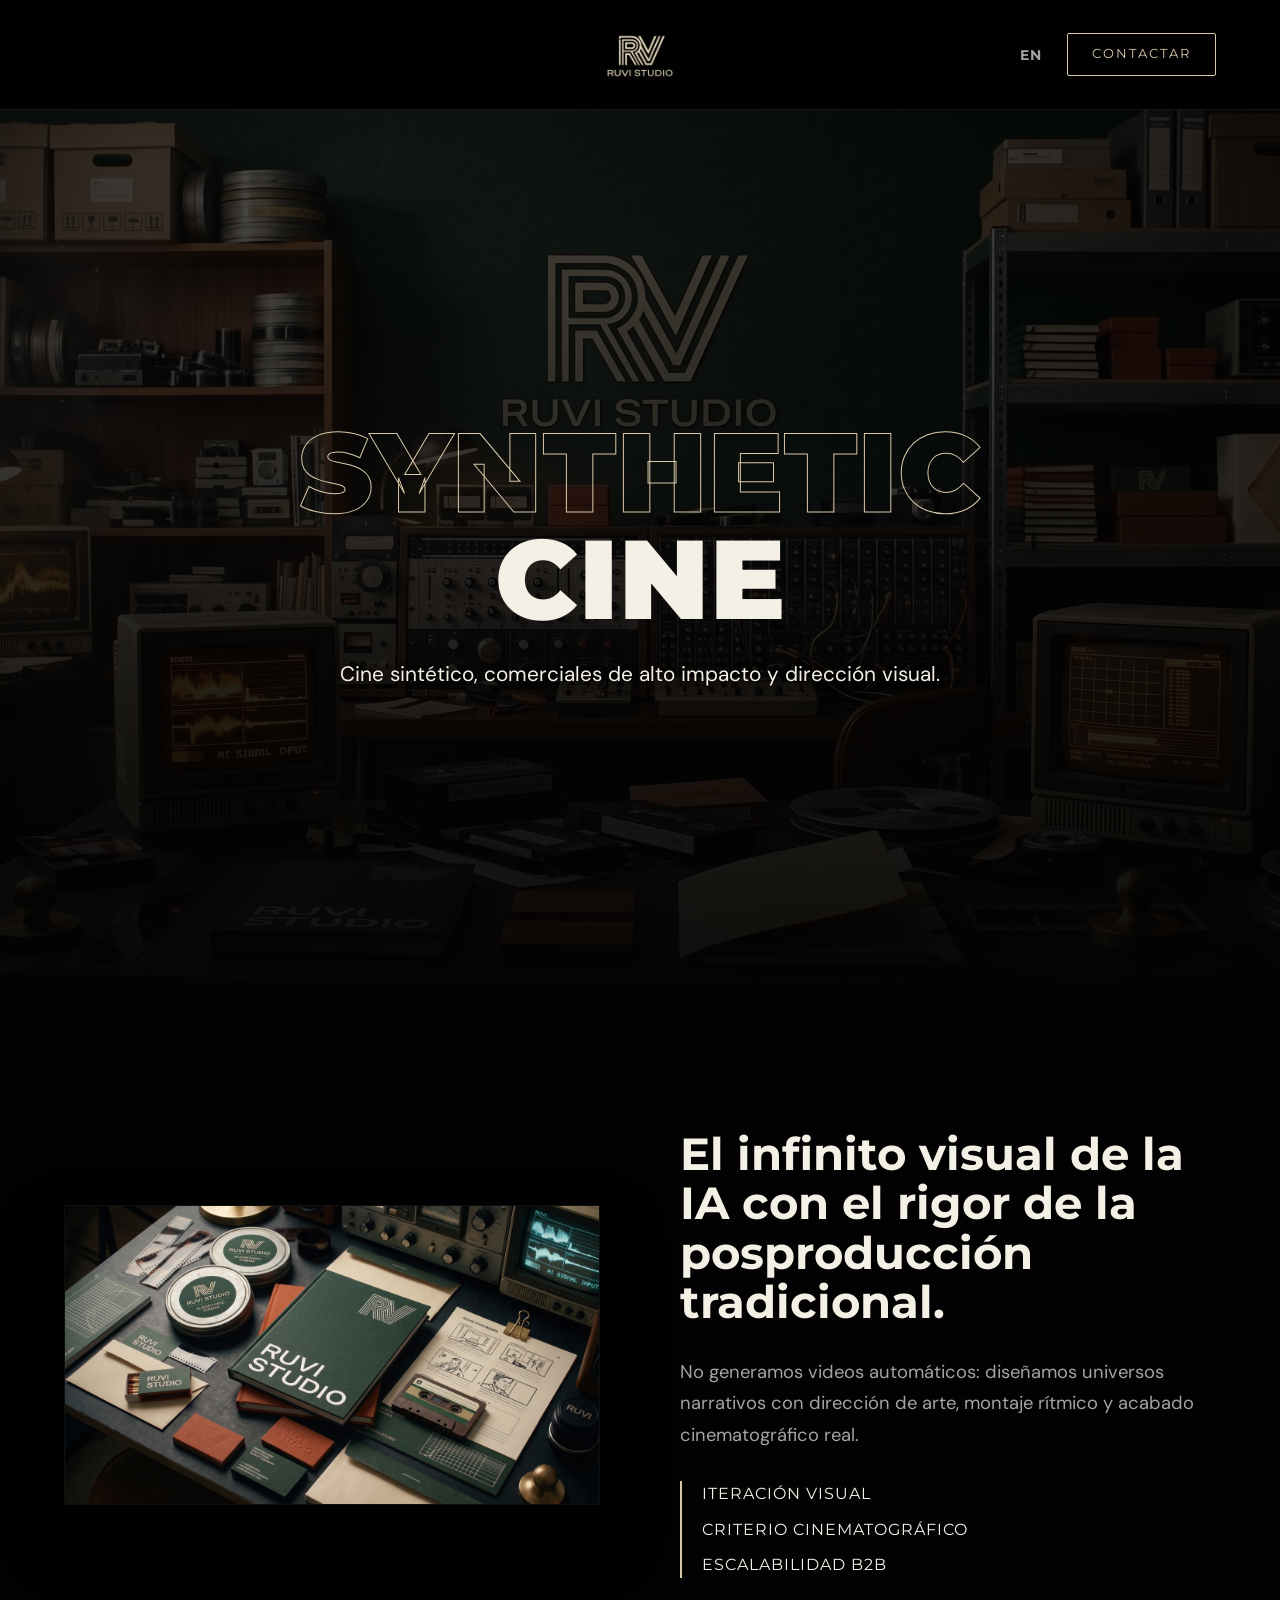
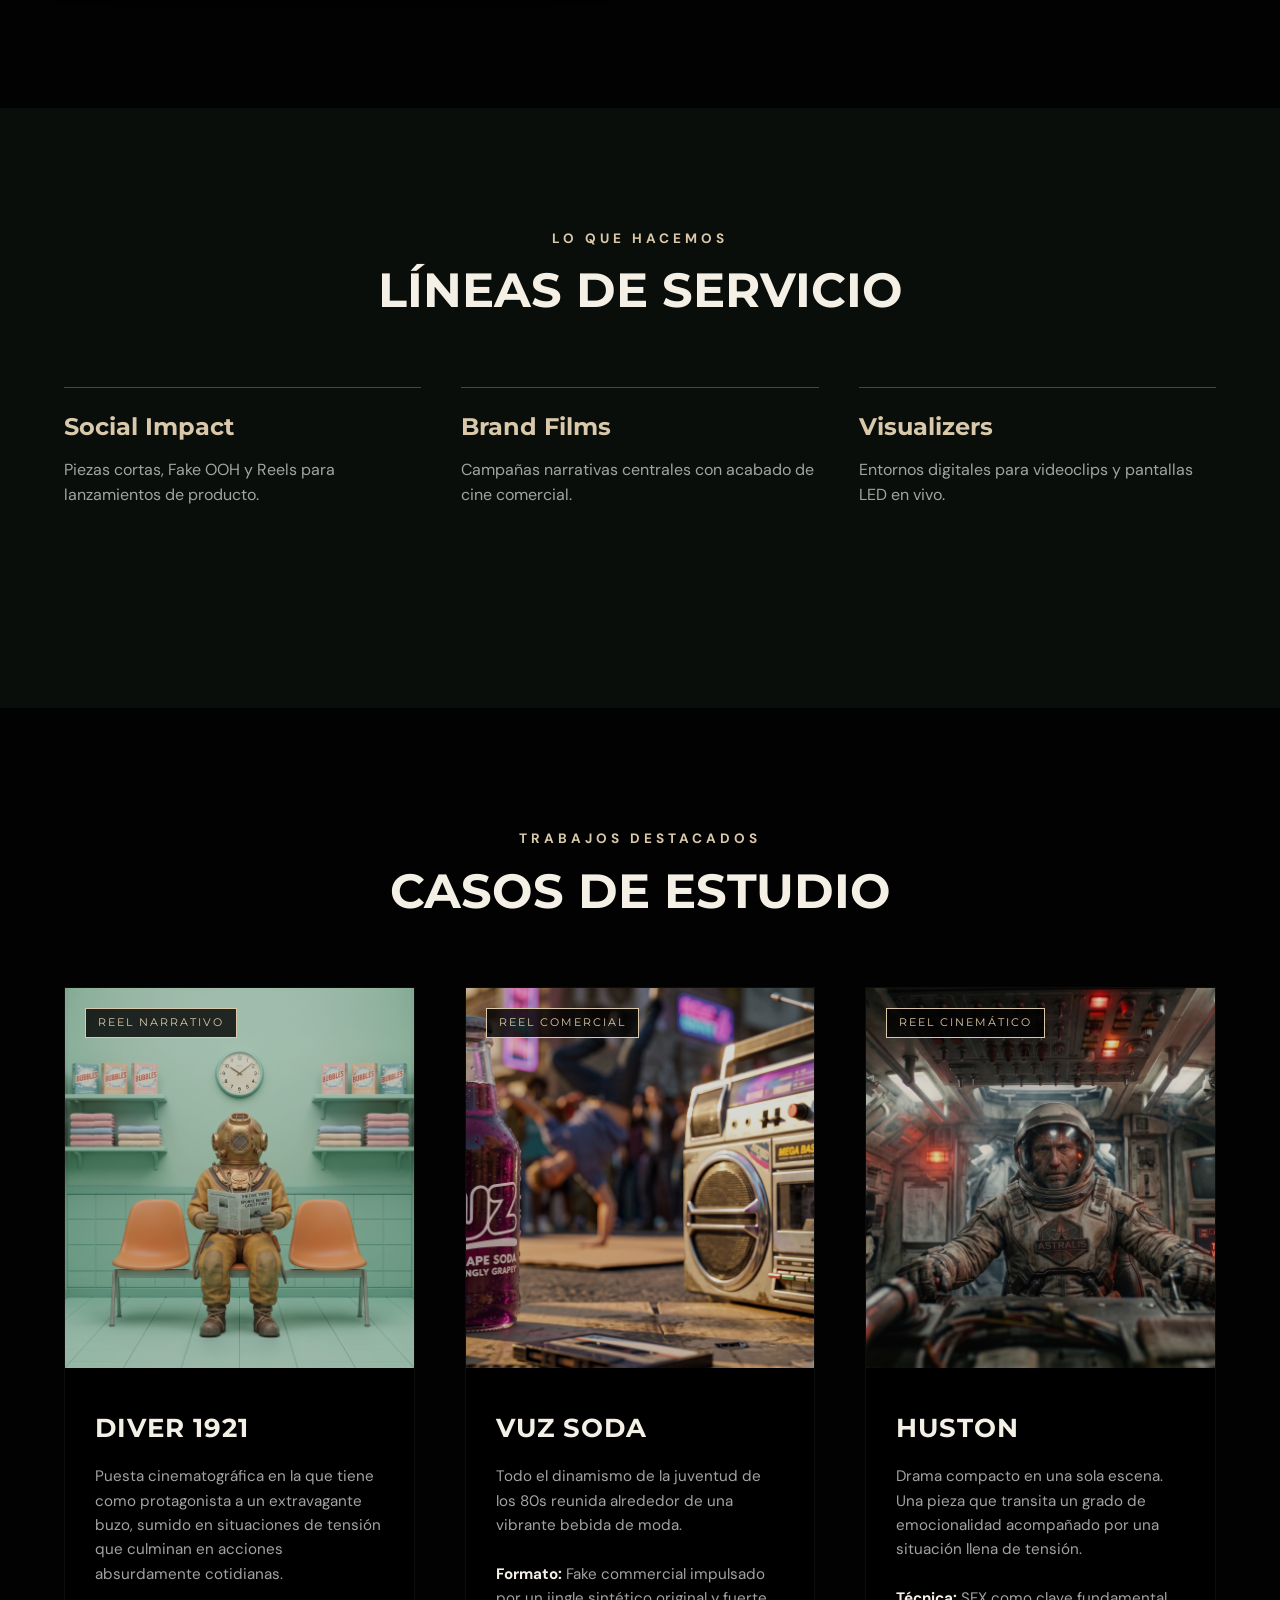
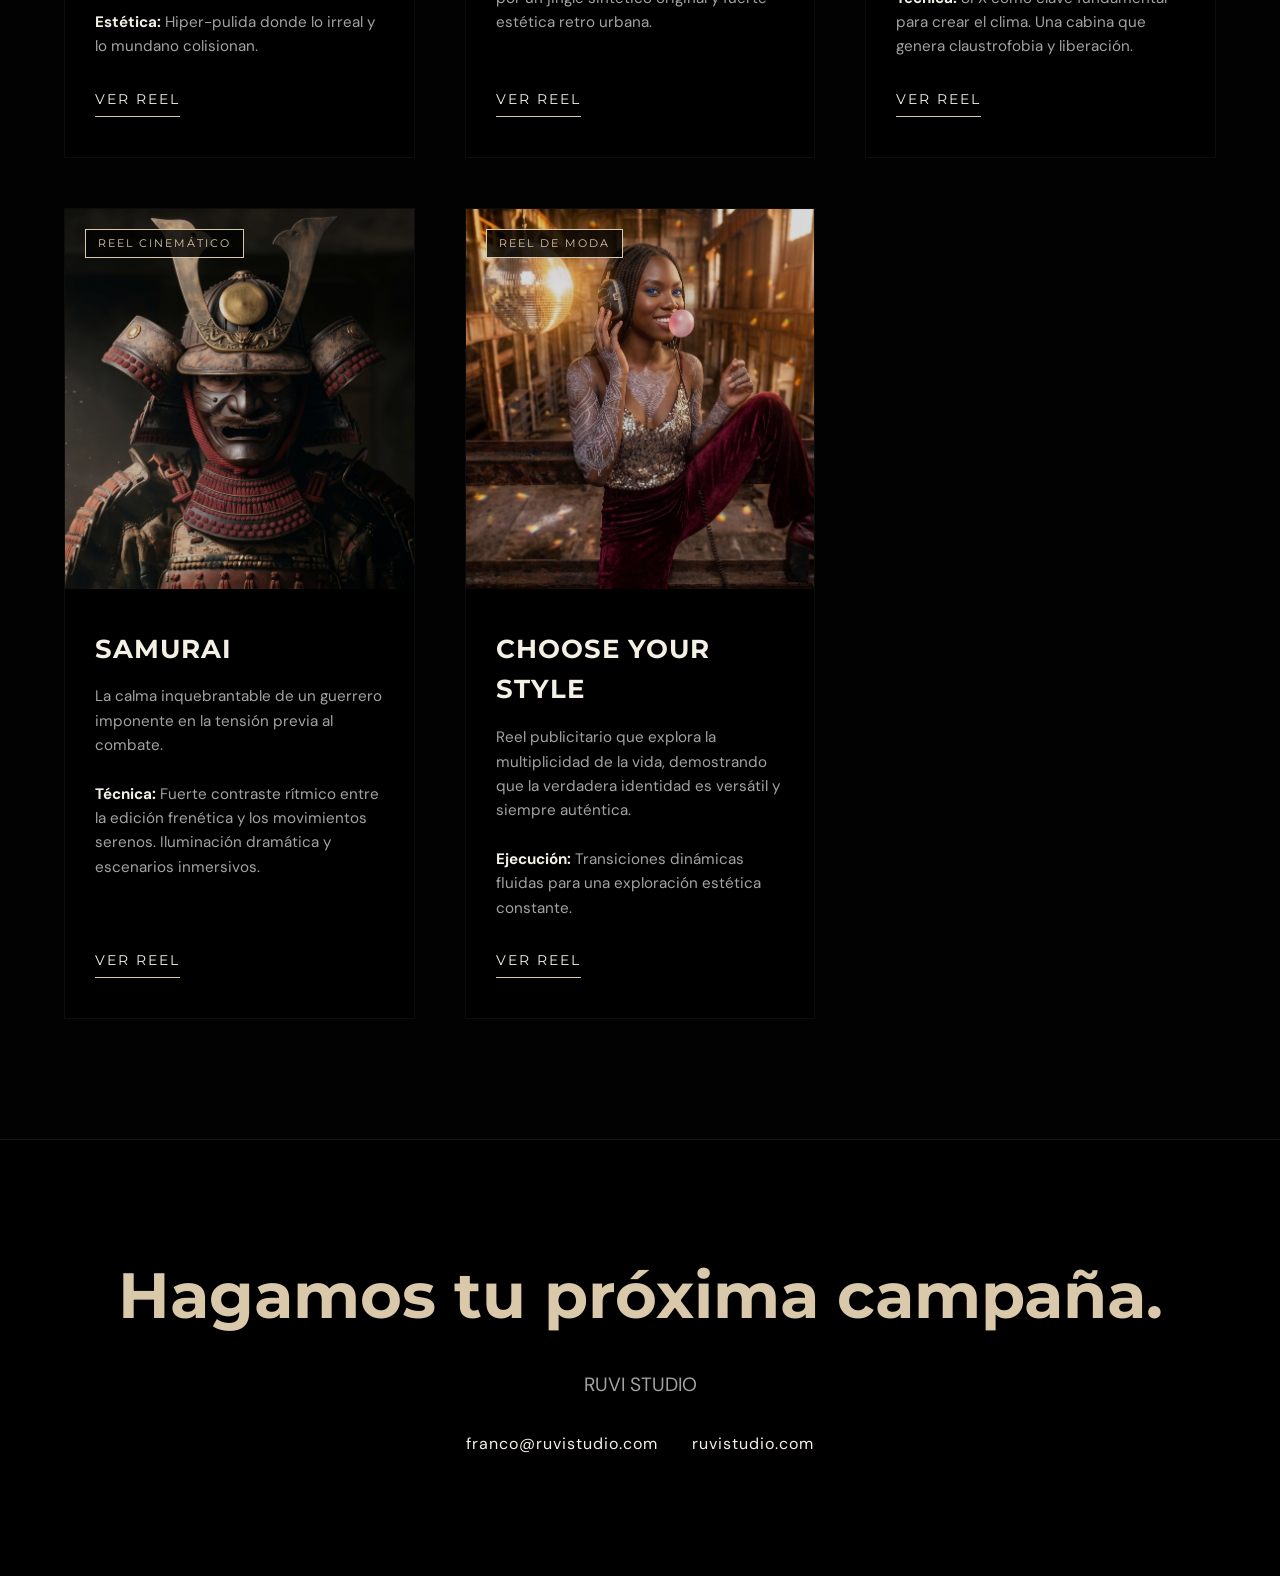
==== index.html @ b134ee83 "index.html" ====
<!DOCTYPE html>
<html lang="es">
<head>
    <meta charset="UTF-8">
    <meta name="viewport" content="width=device-width, initial-scale=1.0">
    <title>RUVI Studio | Synthetic Cinema & Creative Direction</title>
    
    <link rel="icon" type="image/png" href="logo.png">
    <link href="https://fonts.googleapis.com/css2?family=DM+Sans:wght@400;500&family=Montserrat:wght@700;900&display=swap" rel="stylesheet">
    <style>
        :root {
            --bg-deep: #020202; 
            --bg-section: #0a0e0b; 
            --text-main: #f4f0e6;
            --text-muted: #a3a3a3;
            --accent-gold: #d9c8aa;
            --accent-green: #142920;
        }

        * { margin: 0; padding: 0; box-sizing: border-box; }
        body {
            background-color: var(--bg-deep);
            color: var(--text-main);
            font-family: 'DM Sans', sans-serif;
            line-height: 1.6;
            overflow-x: hidden;
            -webkit-font-smoothing: antialiased;
        }

        [lang="es"] .en { display: none !important; }
        [lang="en"] .es { display: none !important; }

        nav {
            position: fixed;
            top: 0; width: 100%; 
            height: 110px; 
            display: flex;
            justify-content: center;
            align-items: center;
            background: rgba(2, 2, 2, 0.85);
            backdrop-filter: blur(15px);
            z-index: 100;
            border-bottom: 1px solid rgba(217, 200, 170, 0.1);
        }
        
        .logo-img { height: 85px; transition: transform 0.3s; }
        .logo-img:hover { transform: scale(1.05); }
        
        .nav-controls {
            position: absolute; right: 5%;
            display: flex; align-items: center; gap: 25px;
        }
        .lang-btn {
            background: transparent; border: none; color: var(--text-muted);
            font-family: 'Montserrat', sans-serif; font-size: 0.9rem; font-weight: 700;
            cursor: pointer; transition: color 0.3s; letter-spacing: 1px;
        }
        .lang-btn:hover { color: var(--accent-gold); }
        .nav-btn {
            color: var(--accent-gold); text-decoration: none; font-family: 'Montserrat', sans-serif;
            font-size: 0.8rem; letter-spacing: 2px; border: 1px solid var(--accent-gold);
            padding: 10px 24px; border-radius: 2px; transition: all 0.3s; text-transform: uppercase;
        }
        .nav-btn:hover { background: var(--accent-gold); color: #000; }

        .hero {
            height: 100vh; display: flex; flex-direction: column; justify-content: center;
            align-items: center; text-align: center; padding: 0 5%;
            background: linear-gradient(rgba(2, 2, 2, 0.7), rgba(2, 2, 2, 0.95)), url('Foto%2002.jpg') center/cover no-repeat;
            margin-top: 110px; 
        }
        .hero-title {
            font-family: 'Montserrat', sans-serif; font-weight: 900;
            font-size: clamp(3rem, 10vw, 7rem); line-height: 0.95; margin-bottom: 25px; letter-spacing: 1px;
        }
        .outline { color: transparent; -webkit-text-stroke: 1px var(--accent-gold); }
        .hero-desc {
            max-width: 800px; font-size: 1.3rem; color: var(--text-main); margin-bottom: 10px;
            text-shadow: 0 2px 8px rgba(0,0,0,0.9); font-weight: 400;
        }

        .container { padding: 120px 5%; background-color: var(--bg-section); }
        .container-dark { padding: 120px 5%; background-color: var(--bg-deep); }
        .section-header { margin-bottom: 70px; text-align: center; }
        .section-header p { color: var(--accent-gold); font-weight: 700; letter-spacing: 4px; font-size: 0.85rem; margin-bottom: 15px;}
        .section-header h2 { font-family: 'Montserrat', sans-serif; font-size: 3rem; text-transform: uppercase; line-height: 1.1; }

        .vision-section { display: grid; grid-template-columns: 1fr 1fr; gap: 80px; align-items: center; }
        .vision-img { width: 100%; border-radius: 2px; box-shadow: 0 30px 60px rgba(0,0,0,0.9); border: 1px solid rgba(255,255,255,0.05); }
        .vision-text h2 { font-family: 'Montserrat', sans-serif; font-size: 2.8rem; margin-bottom: 30px; line-height: 1.1; }
        .vision-text p { font-size: 1.15rem; color: var(--text-muted); margin-bottom: 25px; line-height: 1.7; }
        .vision-bullets { margin-top: 30px; border-left: 2px solid var(--accent-gold); padding-left: 20px; }
        .vision-bullets li { list-style: none; font-family: 'Montserrat', sans-serif; font-size: 1rem; color: var(--text-main); margin-bottom: 10px; letter-spacing: 1px; }

        .services-grid { display: grid; grid-template-columns: repeat(auto-fit, minmax(300px, 1fr)); gap: 40px; margin-bottom: 80px; }
        .service-box { border-top: 1px solid rgba(217, 200, 170, 0.3); padding-top: 20px; }
        .service-box h3 { font-family: 'Montserrat', sans-serif; font-size: 1.5rem; color: var(--accent-gold); margin-bottom: 10px; }
        .service-box p { color: var(--text-muted); font-size: 1rem; }

        .grid { display: grid; grid-template-columns: repeat(auto-fit, minmax(350px, 1fr)); gap: 50px; }
        .card { background: #000; border: 1px solid rgba(255, 255, 255, 0.05); transition: all 0.5s ease; display: flex; flex-direction: column; }
        .card:hover { border-color: var(--accent-gold); transform: translateY(-8px); box-shadow: 0 20px 40px rgba(0,0,0,0.6); }
        
        /* SLIDER STYLES */
        .slider-container { width: 100%; height: 380px; overflow: hidden; position: relative; }
        .card-tag { position: absolute; top: 20px; left: 20px; background: rgba(0,0,0,0.8); color: var(--accent-gold); padding: 5px 12px; font-family: 'Montserrat', sans-serif; font-size: 0.7rem; letter-spacing: 2px; text-transform: uppercase; z-index: 10; border: 1px solid var(--accent-gold); }
        .slider-wrapper { width: 100%; height: 100%; position: relative; }
        .slide { width: 100%; height: 100%; object-fit: cover; position: absolute; top: 0; left: 0; opacity: 0; transition: opacity 0.5s ease, transform 0.8s ease; }
        .slide.active { opacity: 0.85; z-index: 2; }
        .card:hover .slide.active { opacity: 1; transform: scale(1.04); }
        
        .slider-btn { position: absolute; top: 50%; transform: translateY(-50%); background: rgba(0,0,0,0.4); color: var(--accent-gold); border: 1px solid rgba(217, 200, 170, 0.2); width: 40px; height: 40px; border-radius: 50%; cursor: pointer; z-index: 10; display: flex; justify-content: center; align-items: center; transition: all 0.3s; opacity: 0; }
        .card:hover .slider-btn { opacity: 1; }
        .slider-btn:hover { background: var(--accent-gold); color: #000; }
        .slider-btn.prev { left: 10px; }
        .slider-btn.next { right: 10px; }

        .card-body { padding: 40px 30px; display: flex; flex-direction: column; flex-grow: 1; z-index: 5; position: relative;}
        .card-title { font-family: 'Montserrat', sans-serif; font-size: 1.6rem; margin-bottom: 15px; letter-spacing: 1px; text-transform: uppercase; }
        .card-text { font-size: 0.95rem; color: var(--text-muted); margin-bottom: 30px; flex-grow: 1; }
        .card-text strong { color: var(--text-main); }
        .watch-btn { align-self: flex-start; color: var(--text-main); text-decoration: none; font-family: 'Montserrat', sans-serif; font-size: 0.85rem; letter-spacing: 2px; border-bottom: 1px solid var(--accent-gold); padding-bottom: 5px; text-transform: uppercase; transition: color 0.3s; }
        .watch-btn:hover { color: var(--accent-gold); }

        footer { text-align: center; padding: 120px 5%; background: #000; border-top: 1px solid rgba(217, 200, 170, 0.1); }
        footer h2 { font-family: 'Montserrat', sans-serif; font-size: clamp(2rem, 5vw, 4rem); margin-bottom: 40px; color: var(--accent-gold); line-height: 1.1; }
        footer p { color: var(--text-muted); margin-bottom: 30px; font-size: 1.2rem; }
        footer a { color: var(--text-main); text-decoration: none; margin: 0 15px; letter-spacing: 1px; font-size: 1rem; border-bottom: 1px solid transparent; padding-bottom: 2px; transition: border-color 0.3s;}
        footer a:hover { border-color: var(--accent-gold); }

        @media (max-width: 900px) {
            .vision-section { grid-template-columns: 1fr; gap: 40px; }
            .nav-btn { display: none; }
            .slider-btn { opacity: 1; background: rgba(0,0,0,0.6); } /* Flechas siempre visibles en celu */
        }
    </style>
</head>
<body>

    <nav>
        <a href="#">
            <img src="logo.png" alt="RUVI Studio Logo" class="logo-img">
        </a>
        <div class="nav-controls">
            <button id="langBtn" class="lang-btn" onclick="toggleLang()">EN</button>
            <a href="mailto:franco@ruvistudio.com" class="nav-btn">
                <span class="es">Contactar</span>
                <span class="en">Start a Project</span>
            </a>
        </div>
    </nav>

    <section class="hero">
        <div class="hero-title">
            <div class="outline">SYNTHETIC</div>
            <div class="es">CINE</div>
            <div class="en">CINEMA</div>
        </div>
        <p class="hero-desc es">Cine sintético, comerciales de alto impacto y dirección visual.</p>
        <p class="hero-desc en">Synthetic cinema, high-impact commercials, and visual direction.</p>
    </section>

    <section class="container-dark vision-section">
        <div>
            <img src="FOTO%2001.jpg" alt="RUVI Studio Workspace" class="vision-img">
        </div>
        <div class="vision-text">
            <h2 class="es">El infinito visual de la IA con el rigor de la posproducción tradicional.</h2>
            <h2 class="en">The infinite visual potential of AI with traditional post-production rigor.</h2>
            
            <div class="es">
                <p>No generamos videos automáticos: diseñamos universos narrativos con dirección de arte, montaje rítmico y acabado cinematográfico real.</p>
                <ul class="vision-bullets">
                    <li>ITERACIÓN VISUAL</li>
                    <li>CRITERIO CINEMATOGRÁFICO</li>
                    <li>ESCALABILIDAD B2B</li>
                </ul>
            </div>
            
            <div class="en">
                <p>We don't generate automatic videos: we design narrative universes with art direction, rhythmic editing, and a real cinematic finish.</p>
                <ul class="vision-bullets">
                    <li>VISUAL ITERATION</li>
                    <li>CINEMATIC CRAFT</li>
                    <li>B2B SCALABILITY</li>
                </ul>
            </div>
        </div>
    </section>

    <section class="container">
        <div class="section-header">
            <p class="es">LO QUE HACEMOS</p>
            <p class="en">WHAT WE DO</p>
            <h2 class="es">Líneas de Servicio</h2>
            <h2 class="en">Service Lines</h2>
        </div>

        <div class="services-grid es">
            <div class="service-box">
                <h3>Social Impact</h3>
                <p>Piezas cortas, Fake OOH y Reels para lanzamientos de producto.</p>
            </div>
            <div class="service-box">
                <h3>Brand Films</h3>
                <p>Campañas narrativas centrales con acabado de cine comercial.</p>
            </div>
            <div class="service-box">
                <h3>Visualizers</h3>
                <p>Entornos digitales para videoclips y pantallas LED en vivo.</p>
            </div>
        </div>

        <div class="services-grid en">
            <div class="service-box">
                <h3>Social Impact</h3>
                <p>Short-form pieces, Fake OOH, and Reels for product launches.</p>
            </div>
            <div class="service-box">
                <h3>Brand Films</h3>
                <p>Core narrative campaigns with a commercial cinema finish.</p>
            </div>
            <div class="service-box">
                <h3>Visualizers</h3>
                <p>Digital environments for music videos and live LED screens.</p>
            </div>
        </div>
    </section>

    <section class="container-dark">
        <div class="section-header">
            <p class="es">TRABAJOS DESTACADOS</p>
            <p class="en">SELECTED WORK</p>
            <h2 class="es">Casos de Estudio</h2>
            <h2 class="en">Case Studies</h2>
        </div>

        <div class="grid">
            
            <!-- 1. DIVER 1921 -->
            <div class="card">
                <div class="slider-container">
                    <span class="card-tag es">Reel Narrativo</span>
                    <span class="card-tag en">Narrative Reel</span>
                    <button class="slider-btn prev" onclick="moveSlide(this, -1)">&#10094;</button>
                    <button class="slider-btn next" onclick="moveSlide(this, 1)">&#10095;</button>
                    <div class="slider-wrapper">
                        <img src="Lavanderia.png" class="slide active" alt="Diver">
                        <img src="Sushi%20bar.png" class="slide" alt="Diver">
                        <img src="Telephone.png" class="slide" alt="Diver">
                        <img src="Pasillo.jpeg" class="slide" alt="Diver">
                    </div>
                </div>
                <div class="card-body">
                    <h3 class="card-title">DIVER 1921</h3>
                    <div class="card-text es">
                        <p>Puesta cinematográfica en la que tiene como protagonista a un extravagante buzo, sumido en situaciones de tensión que culminan en acciones absurdamente cotidianas.</p>
                        <p><br><strong>Estética:</strong> Hiper-pulida donde lo irreal y lo mundano colisionan.</p>
                    </div>
                    <div class="card-text en">
                        <p>A cinematic staging featuring an extravagant diver immersed in tense situations that culminate in absurdly mundane actions.</p>
                        <p><br><strong>Aesthetics:</strong> Hyper-polished where the unreal and mundane collide.</p>
                    </div>
                    <a href="https://youtu.be/rPnYFZ-M8tg" target="_blank" class="watch-btn es">Ver Reel</a>
                    <a href="https://youtu.be/rPnYFZ-M8tg" target="_blank" class="watch-btn en">Watch Reel</a>
                </div>
            </div>

            <!-- 2. VUZ SODA -->
            <div class="card">
                <div class="slider-container">
                    <span class="card-tag es">Reel Comercial</span>
                    <span class="card-tag en">Commercial Reel</span>
                    <button class="slider-btn prev" onclick="moveSlide(this, -1)">&#10094;</button>
                    <button class="slider-btn next" onclick="moveSlide(this, 1)">&#10095;</button>
                    <div class="slider-wrapper">
                        <img src="Vuz%20Parlante.jpg" class="slide active" alt="VUZ">
                        <img src="Vuz%20Skate.jpg" class="slide" alt="VUZ">
                        <img src="Vuz%20Chico.jpg" class="slide" alt="VUZ">
                        <img src="Vuz%20Boliche.jpg" class="slide" alt="VUZ">
                    </div>
                </div>
                <div class="card-body">
                    <h3 class="card-title">VUZ SODA</h3>
                    <div class="card-text es">
                        <p>Todo el dinamismo de la juventud de los 80s reunida alrededor de una vibrante bebida de moda.</p>
                        <p><br><strong>Formato:</strong> Fake commercial impulsado por un jingle sintético original y fuerte estética retro urbana.</p>
                    </div>
                    <div class="card-text en">
                        <p>The dynamism of 80s youth gathered around a vibrant, trendy beverage.</p>
                        <p><br><strong>Format:</strong> Fake commercial driven by an original synthetic jingle and strong retro urban aesthetics.</p>
                    </div>
                    <a href="https://youtu.be/ayEPDruBNKI" target="_blank" class="watch-btn es">Ver Reel</a>
                    <a href="https://youtu.be/ayEPDruBNKI" target="_blank" class="watch-btn en">Watch Reel</a>
                </div>
            </div>

            <!-- 3. HUSTON (Sin slider, foto única) -->
            <div class="card">
                <div class="slider-container">
                    <span class="card-tag es">Reel Cinemático</span>
                    <span class="card-tag en">Cinematic Reel</span>
                    <div class="slider-wrapper">
                        <img src="Astronauta.jpg" class="slide active" alt="Huston">
                    </div>
                </div>
                <div class="card-body">
                    <h3 class="card-title">HUSTON</h3>
                    <div class="card-text es">
                        <p>Drama compacto en una sola escena. Una pieza que transita un grado de emocionalidad acompañado por una situación llena de tensión.</p>
                        <p><br><strong>Técnica:</strong> SFX como clave fundamental para crear el clima. Una cabina que genera claustrofobia y liberación.</p>
                    </div>
                    <div class="card-text en">
                        <p>A compact drama in a single scene. A piece that traverses emotional depth accompanied by a tension-filled situation.</p>
                        <p><br><strong>Technique:</strong> SFX as the fundamental key to setting the mood. A cabin that generates both claustrophobia and liberation.</p>
                    </div>
                    <a href="https://youtu.be/eiHfpl1FxrQ" target="_blank" class="watch-btn es">Ver Reel</a>
                    <a href="https://youtu.be/eiHfpl1FxrQ" target="_blank" class="watch-btn en">Watch Reel</a>
                </div>
            </div>

            <!-- 4. SAMURAI -->
            <div class="card">
                <div class="slider-container">
                    <span class="card-tag es">Reel Cinemático</span>
                    <span class="card-tag en">Cinematic Reel</span>
                    <button class="slider-btn prev" onclick="moveSlide(this, -1)">&#10094;</button>
                    <button class="slider-btn next" onclick="moveSlide(this, 1)">&#10095;</button>
                    <div class="slider-wrapper">
                        <img src="SAMURAI%20CASCO.jpeg" class="slide active" alt="Samurai">
                        <img src="Samurai%20smoking.jpg" class="slide" alt="Samurai">
                        <img src="Sitting%20Samurai.jpg" class="slide" alt="Samurai">
                    </div>
                </div>
                <div class="card-body">
                    <h3 class="card-title">SAMURAI</h3>
                    <div class="card-text es">
                        <p>La calma inquebrantable de un guerrero imponente en la tensión previa al combate.</p>
                        <p><br><strong>Técnica:</strong> Fuerte contraste rítmico entre la edición frenética y los movimientos serenos. Iluminación dramática y escenarios inmersivos.</p>
                    </div>
                    <div class="card-text en">
                        <p>The unbreakable calm of an imposing warrior in the pre-combat tension.</p>
                        <p><br><strong>Technique:</strong> Strong rhythmic contrast between frantic editing and serene movements. Dramatic lighting and immersive settings.</p>
                    </div>
                    <a href="https://youtu.be/cr6pFpzVu3k" target="_blank" class="watch-btn es">Ver Reel</a>
                    <a href="https://youtu.be/cr6pFpzVu3k" target="_blank" class="watch-btn en">Watch Reel</a>
                </div>
            </div>

            <!-- 5. CHOOSE YOUR STYLE -->
            <div class="card">
                <div class="slider-container">
                    <span class="card-tag es">Reel de Moda</span>
                    <span class="card-tag en">Fashion Reel</span>
                    <button class="slider-btn prev" onclick="moveSlide(this, -1)">&#10094;</button>
                    <button class="slider-btn next" onclick="moveSlide(this, 1)">&#10095;</button>
                    <div class="slider-wrapper">
                        <img src="Chica%2070.jpeg" class="slide active" alt="Style">
                        <img src="MET%20gala.jpeg" class="slide" alt="Style">
                        <img src="Electrica.jpeg" class="slide" alt="Style">
                        <img src="Chica%20vestido.png" class="slide" alt="Style">
                    </div>
                </div>
                <div class="card-body">
                    <h3 class="card-title">CHOOSE YOUR STYLE</h3>
                    <div class="card-text es">
                        <p> Reel publicitario que explora la multiplicidad de la vida, demostrando que la verdadera identidad es versátil y siempre auténtica.</p>
                        <p><br><strong>Ejecución:</strong> Transiciones dinámicas fluidas para una exploración estética constante.</p>
                    </div>
                    <div class="card-text en">
                        <p> Advertising reel exploring life's multiplicity, proving that true identity is versatile and always authentic.</p>
                        <p><br><strong>Execution:</strong> Fluid dynamic transitions for constant aesthetic exploration.</p>
                    </div>
                    <a href="https://youtu.be/c0Q_Xpwpi2w" target="_blank" class="watch-btn es">Ver Reel</a>
                    <a href="https://youtu.be/c0Q_Xpwpi2w" target="_blank" class="watch-btn en">Watch Reel</a>
                </div>
            </div>

        </div>
    </section>

    <footer>
        <h2 class="es">Hagamos tu próxima campaña.</h2>
        <h2 class="en">Let's build your next campaign.</h2>
        <p class="es">RUVI STUDIO</p>
        <p class="en">RUVI STUDIO</p>
        <div>
            <a href="mailto:franco@ruvistudio.com">franco@ruvistudio.com</a>
            <a href="https://ruvistudio.com">ruvistudio.com</a>
        </div>
    </footer>

    <script>
        // Lógica de Idiomas
        function toggleLang() {
            const htmlTag = document.documentElement;
            const btn = document.getElementById('langBtn');
            
            if (htmlTag.getAttribute('lang') === 'es') {
                htmlTag.setAttribute('lang', 'en');
                btn.textContent = 'ES';
            } else {
                htmlTag.setAttribute('lang', 'es');
                btn.textContent = 'EN';
            }
        }

        // Lógica de Sliders
        function moveSlide(btn, direction) {
            const container = btn.parentElement.querySelector('.slider-wrapper');
            const slides = container.querySelectorAll('.slide');
            let activeIndex = 0;
            
            slides.forEach((slide, index) => {
                if (slide.classList.contains('active')) {
                    activeIndex = index;
                    slide.classList.remove('active');
                }
            });
            
            let newIndex = activeIndex + direction;
            if (newIndex < 0) newIndex = slides.length - 1;
            if (newIndex >= slides.length) newIndex = 0;
            
            slides[newIndex].classList.add('active');
        }
    </script>
</body>
</html>
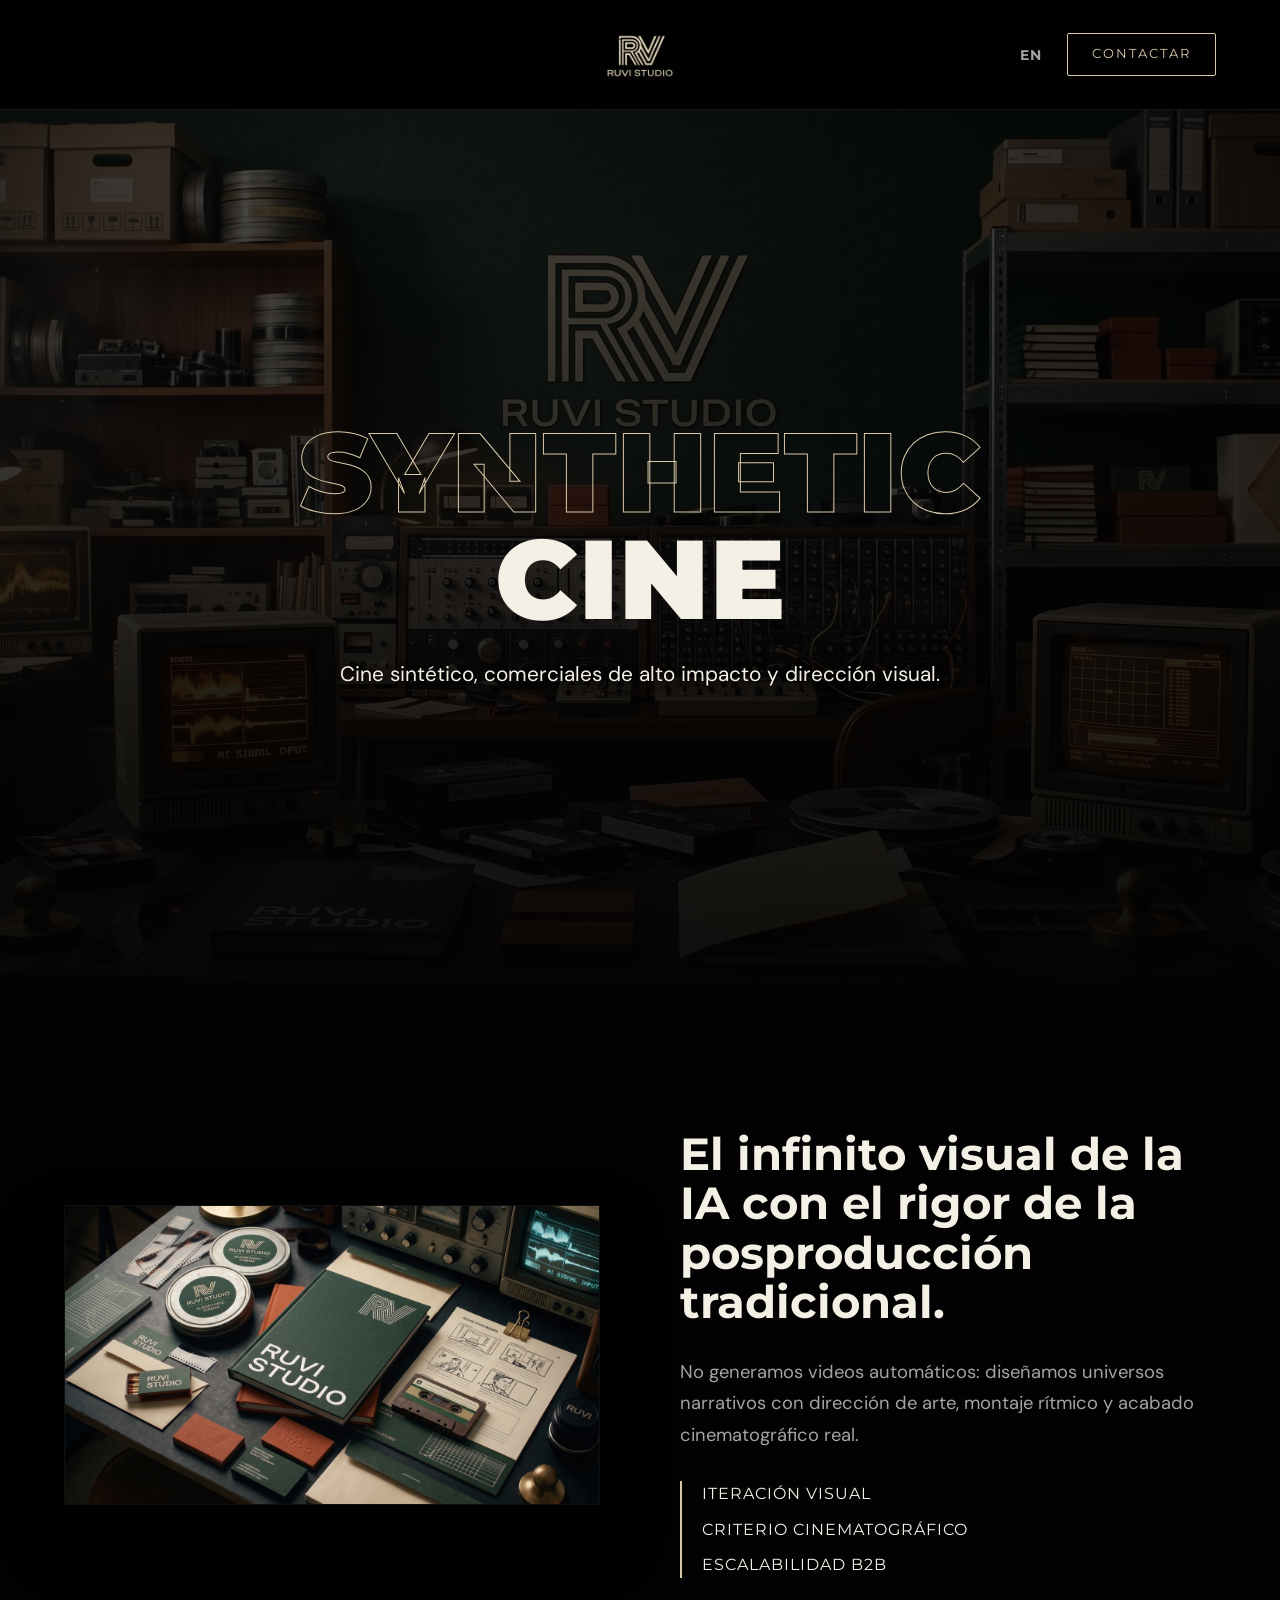
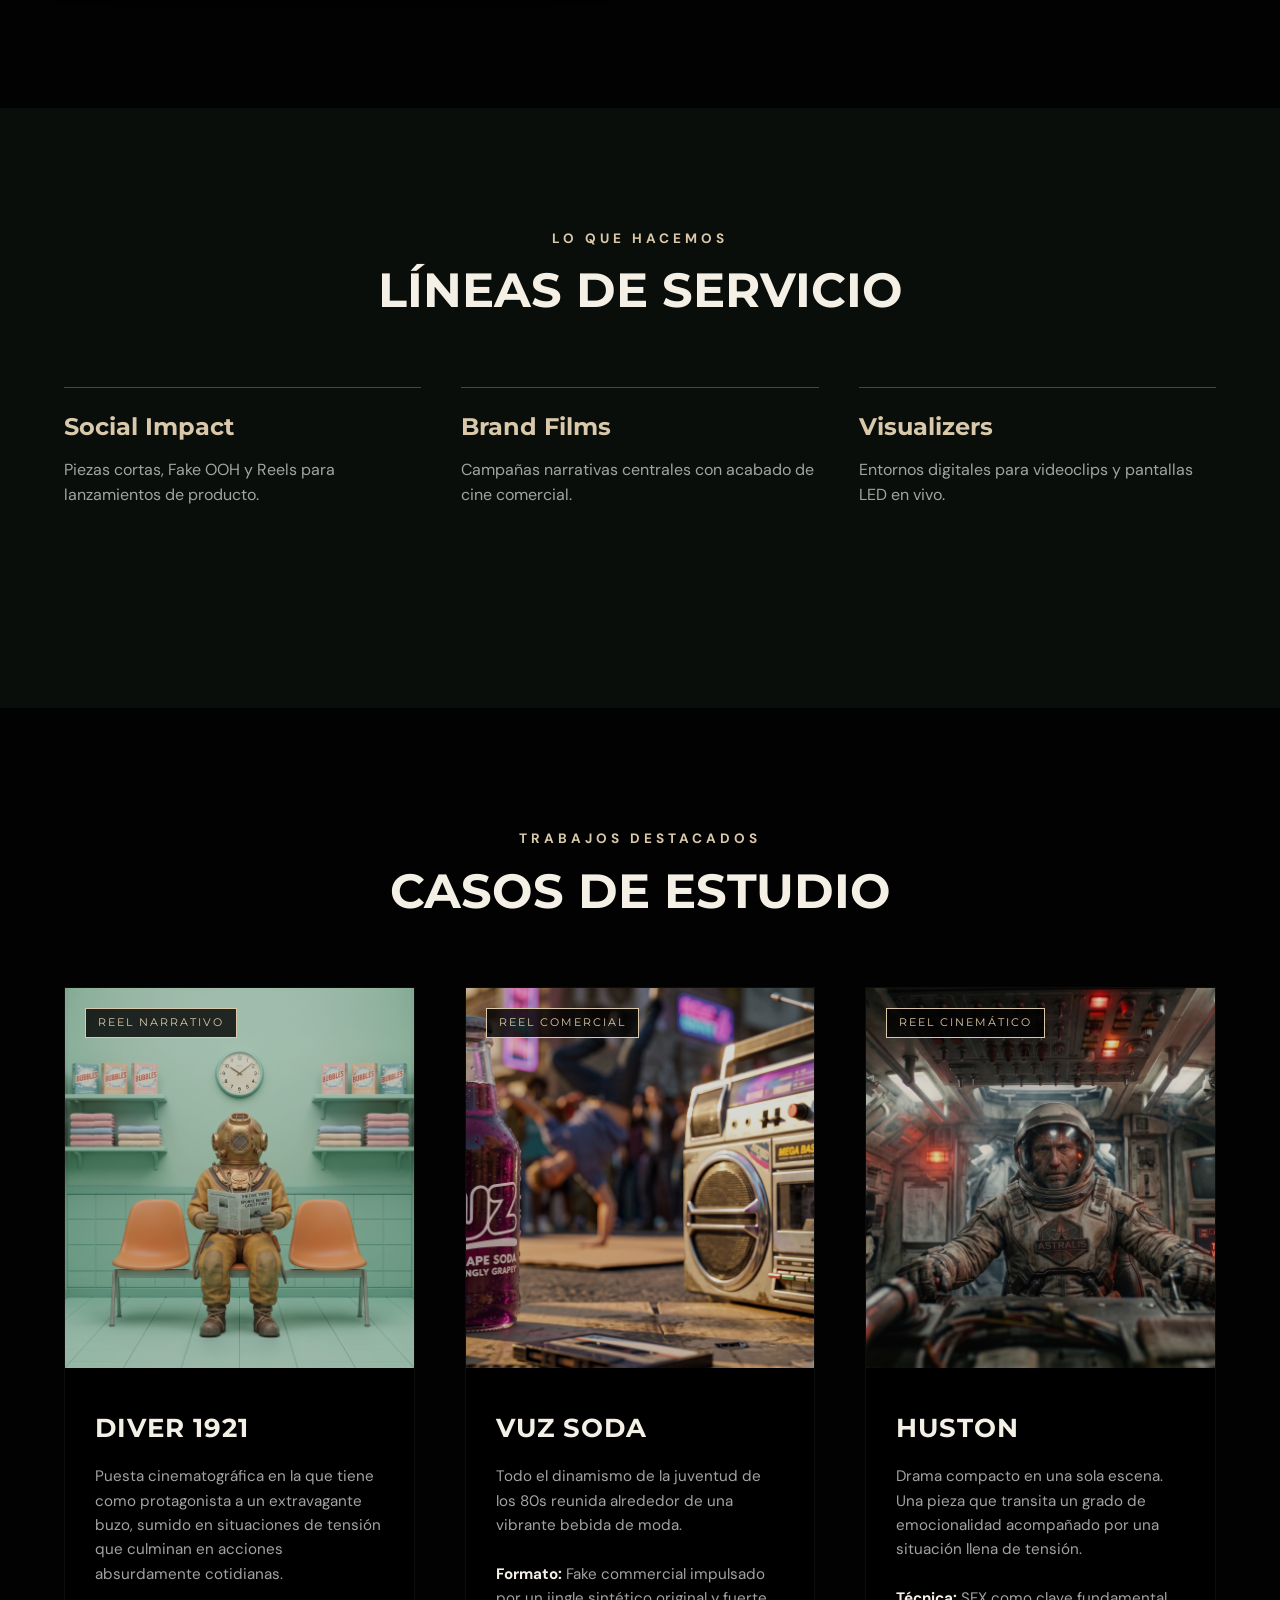
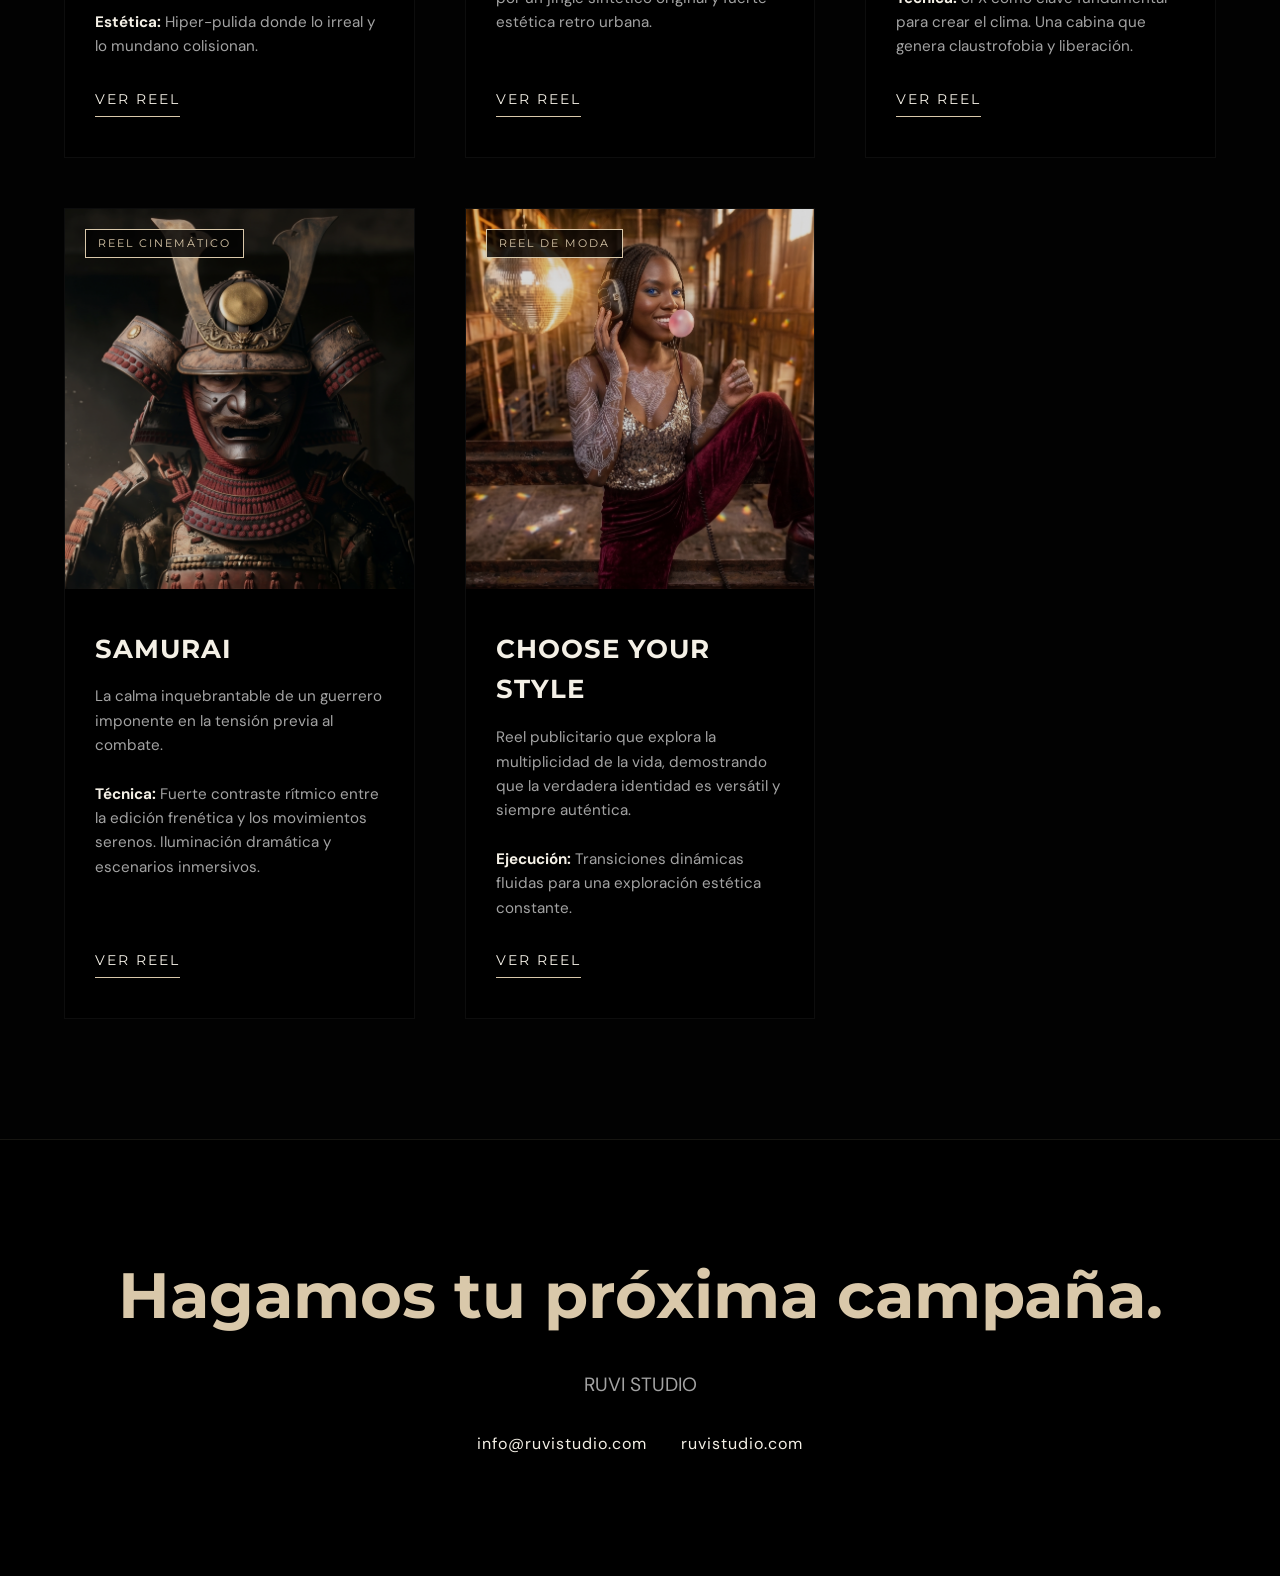
==== commit 4e6dac4e: "index.html" ====
--- a/index.html
+++ b/index.html
@@ -130,7 +130,11 @@
 
         @media (max-width: 900px) {
             .vision-section { grid-template-columns: 1fr; gap: 40px; }
-            .nav-btn { display: none; }
+            .nav-btn { 
+                display: inline-block; 
+                padding: 8px 16px; 
+                font-size: 0.7rem; 
+            }
             .slider-btn { opacity: 1; background: rgba(0,0,0,0.6); } /* Flechas siempre visibles en celu */
         }
     </style>
@@ -143,7 +147,7 @@
         </a>
         <div class="nav-controls">
             <button id="langBtn" class="lang-btn" onclick="toggleLang()">EN</button>
-            <a href="mailto:franco@ruvistudio.com" class="nav-btn">
+            <a href="mailto:info@ruvistudio.com" class="nav-btn">
                 <span class="es">Contactar</span>
                 <span class="en">Start a Project</span>
             </a>
@@ -385,7 +389,7 @@
         <p class="es">RUVI STUDIO</p>
         <p class="en">RUVI STUDIO</p>
         <div>
-            <a href="mailto:franco@ruvistudio.com">franco@ruvistudio.com</a>
+            <a href="mailto:info@ruvistudio.com">info@ruvistudio.com</a>
             <a href="https://ruvistudio.com">ruvistudio.com</a>
         </div>
     </footer>
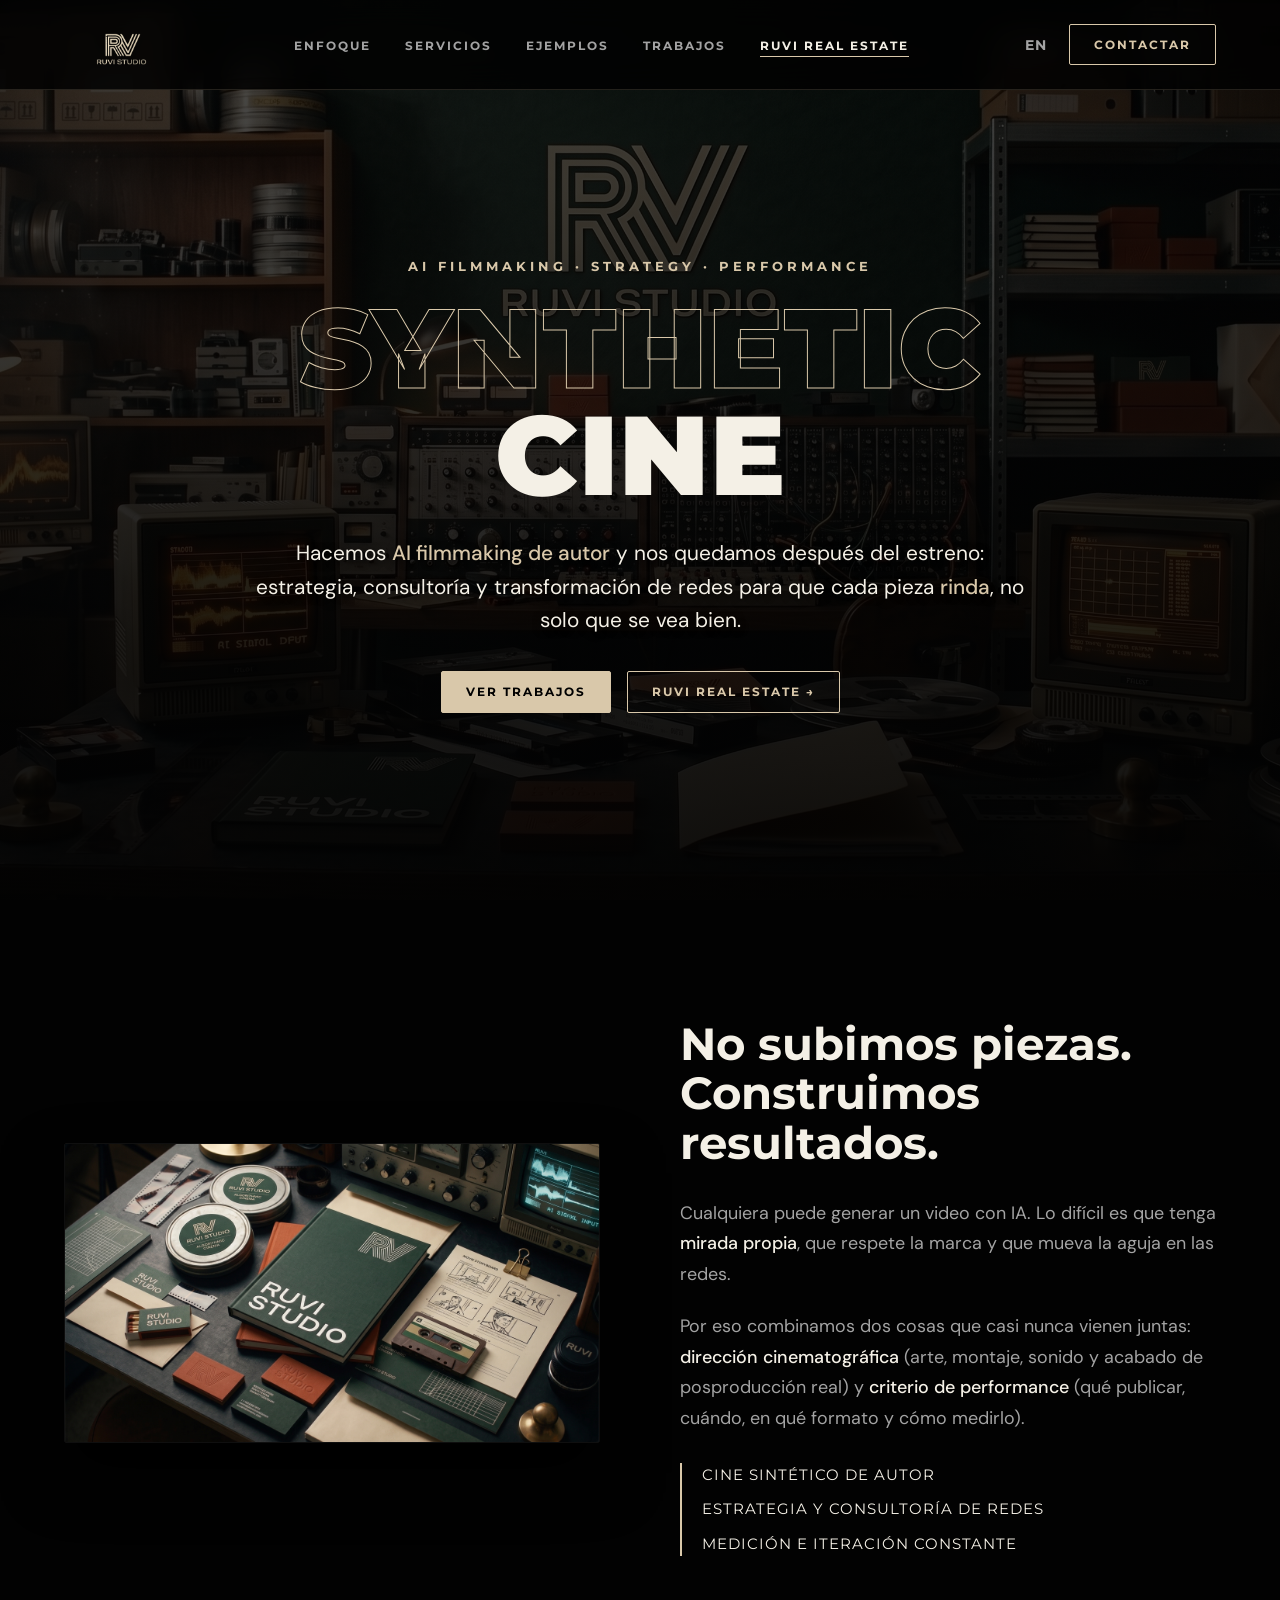
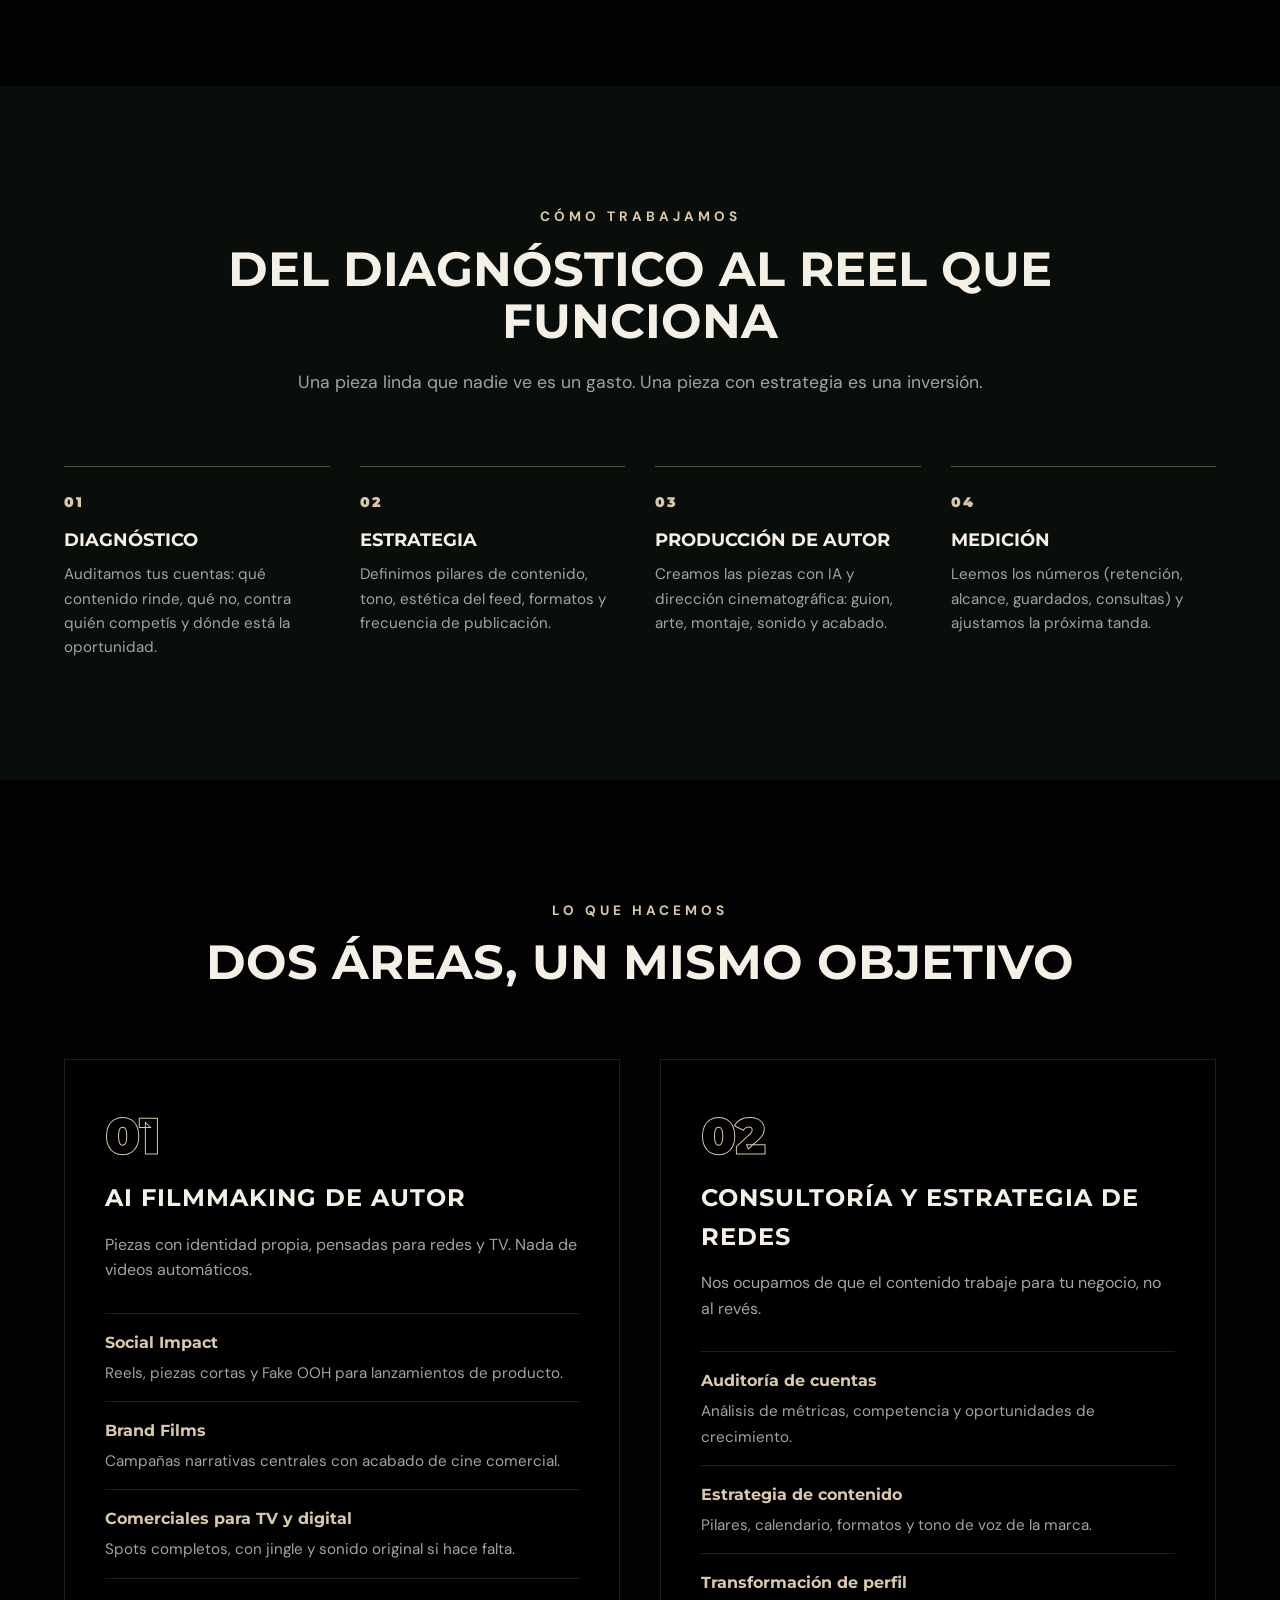
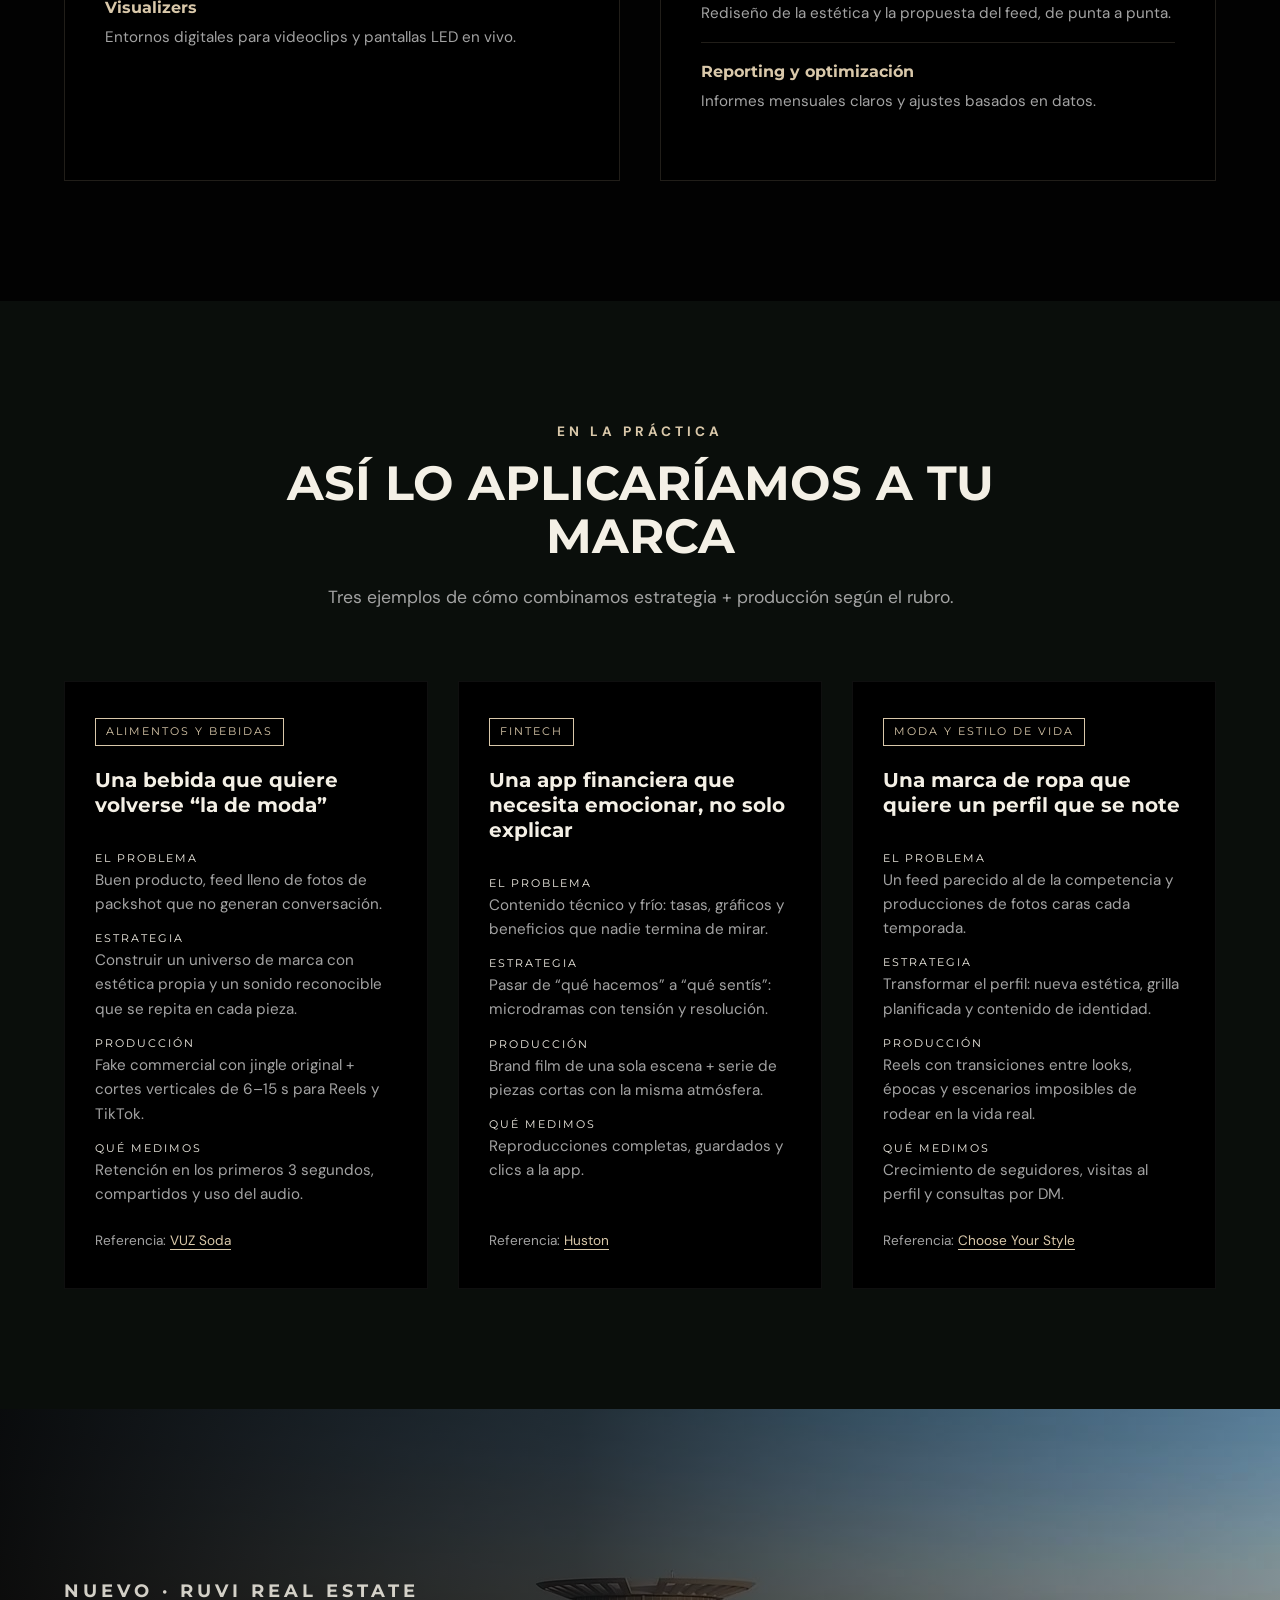
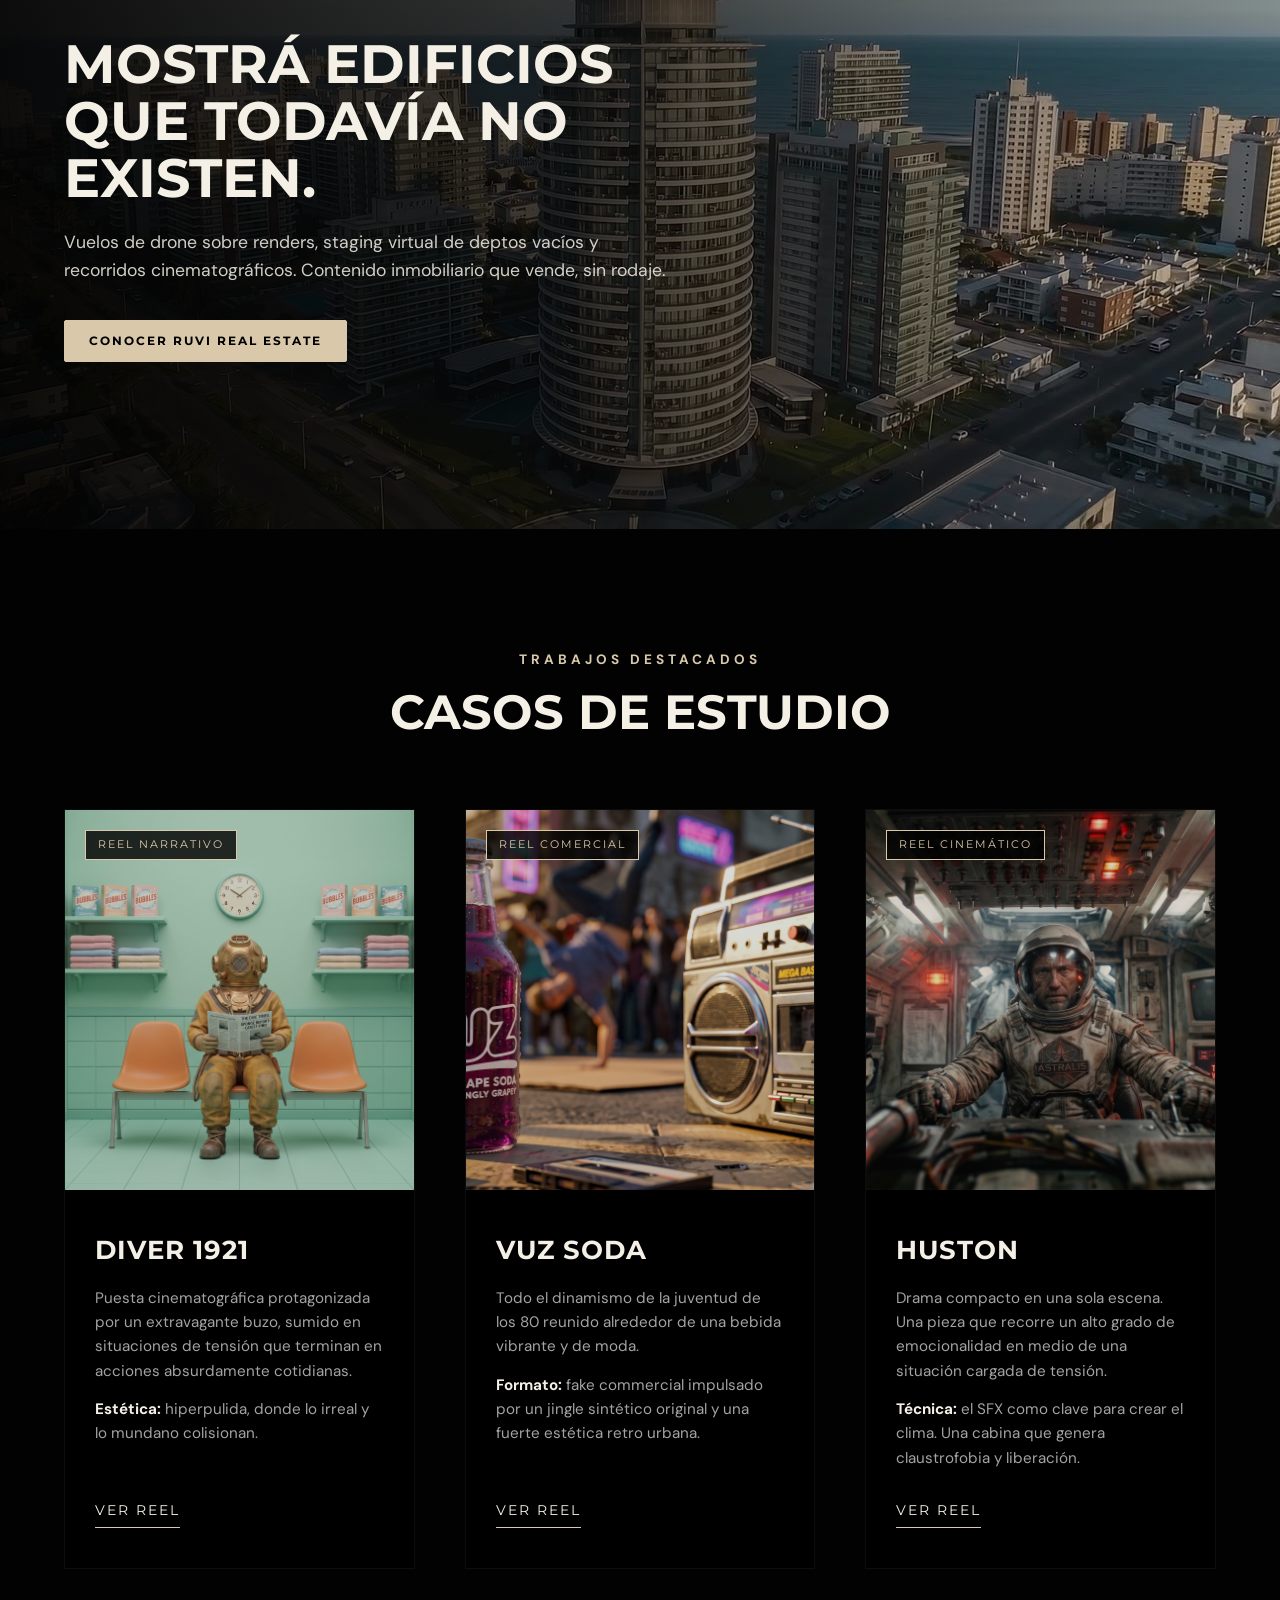
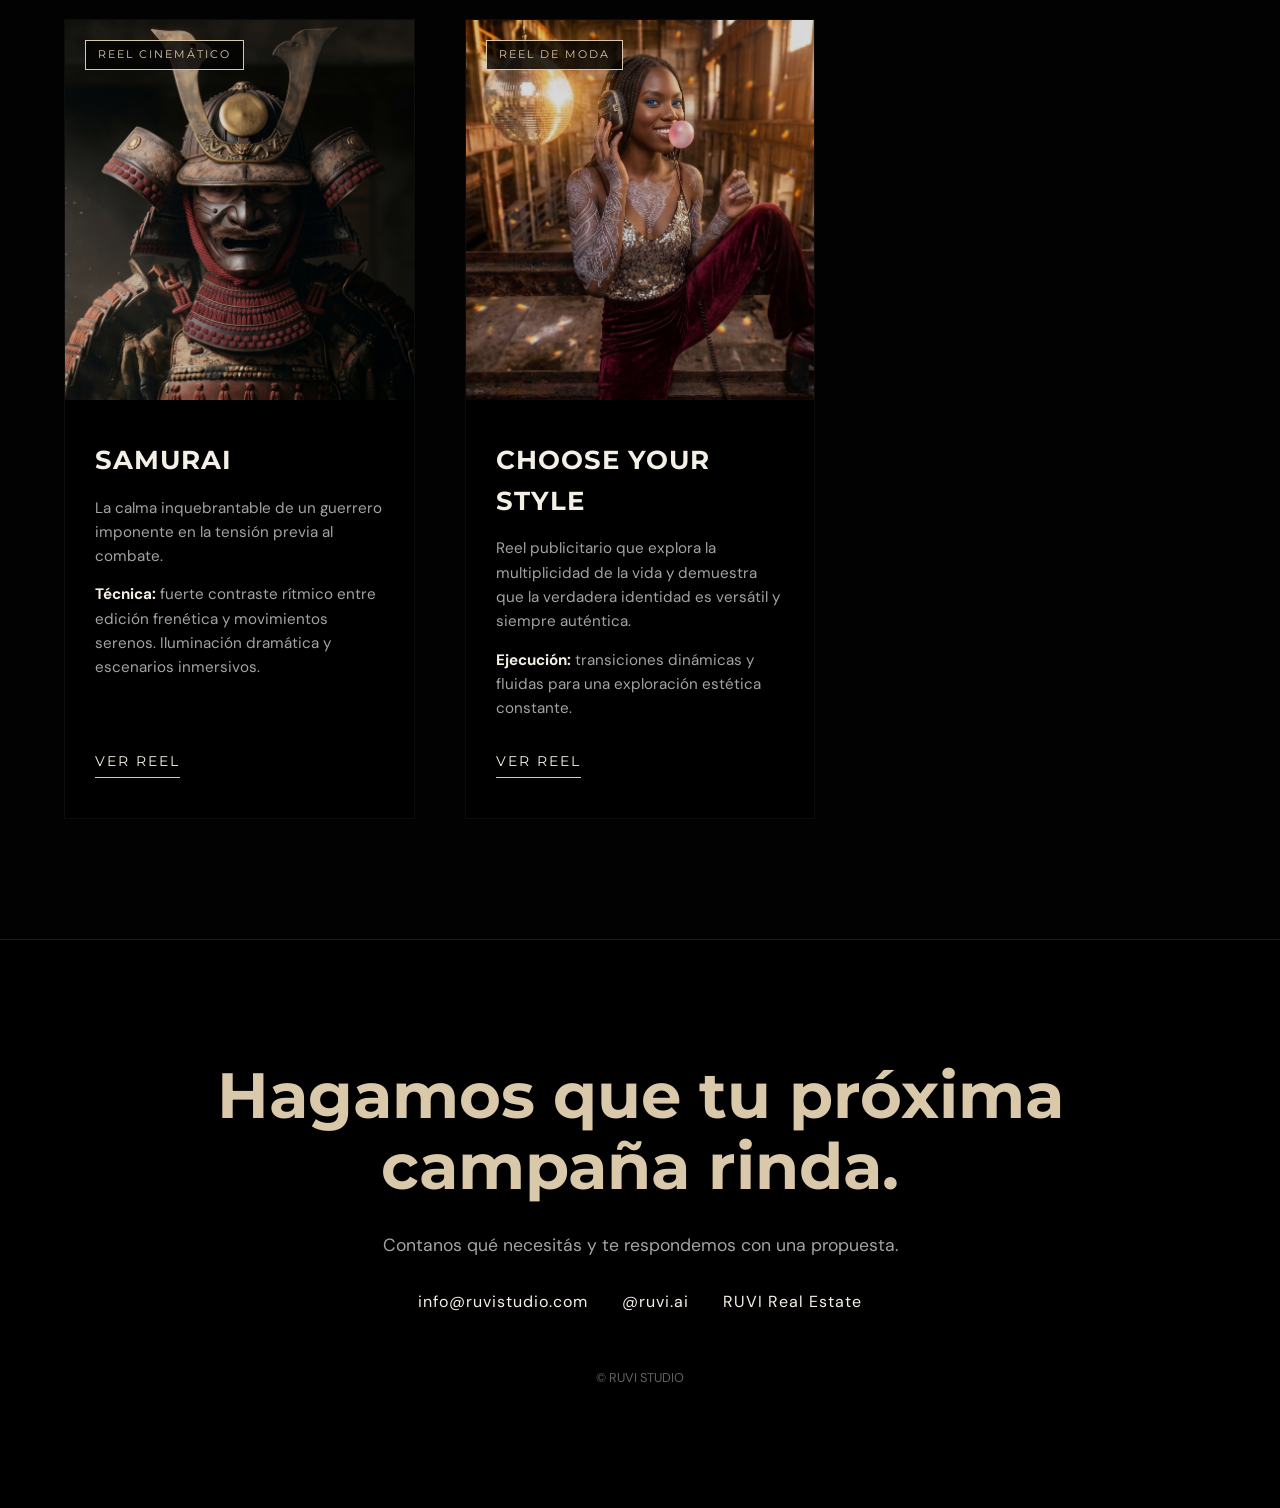
==== commit db849e1c: "Add files via upload" ====
--- a/index.html
+++ b/index.html
@@ -3,431 +3,433 @@
 <head>
     <meta charset="UTF-8">
     <meta name="viewport" content="width=device-width, initial-scale=1.0">
-    <title>RUVI Studio | Synthetic Cinema & Creative Direction</title>
-    
+    <title>RUVI Studio | AI Filmmaking de autor + Estrategia de redes</title>
+    <meta name="description" content="RUVI Studio: AI filmmaking de autor, consultoría y estrategia de redes sociales. No solo producimos piezas: nos ocupamos de que rindan.">
+    <meta property="og:title" content="RUVI Studio | AI Filmmaking de autor + Estrategia de redes">
+    <meta property="og:description" content="Cine sintético, comerciales y estrategia de redes con foco en performance.">
+    <meta property="og:image" content="Foto%2002.jpg">
+
     <link rel="icon" type="image/png" href="logo.png">
+    <link rel="preconnect" href="https://fonts.googleapis.com">
+    <link rel="preconnect" href="https://fonts.gstatic.com" crossorigin>
     <link href="https://fonts.googleapis.com/css2?family=DM+Sans:wght@400;500&family=Montserrat:wght@700;900&display=swap" rel="stylesheet">
-    <style>
-        :root {
-            --bg-deep: #020202; 
-            --bg-section: #0a0e0b; 
-            --text-main: #f4f0e6;
-            --text-muted: #a3a3a3;
-            --accent-gold: #d9c8aa;
-            --accent-green: #142920;
-        }
-
-        * { margin: 0; padding: 0; box-sizing: border-box; }
-        body {
-            background-color: var(--bg-deep);
-            color: var(--text-main);
-            font-family: 'DM Sans', sans-serif;
-            line-height: 1.6;
-            overflow-x: hidden;
-            -webkit-font-smoothing: antialiased;
-        }
-
-        [lang="es"] .en { display: none !important; }
-        [lang="en"] .es { display: none !important; }
-
-        nav {
-            position: fixed;
-            top: 0; width: 100%; 
-            height: 110px; 
-            display: flex;
-            justify-content: center;
-            align-items: center;
-            background: rgba(2, 2, 2, 0.85);
-            backdrop-filter: blur(15px);
-            z-index: 100;
-            border-bottom: 1px solid rgba(217, 200, 170, 0.1);
-        }
-        
-        .logo-img { height: 85px; transition: transform 0.3s; }
-        .logo-img:hover { transform: scale(1.05); }
-        
-        .nav-controls {
-            position: absolute; right: 5%;
-            display: flex; align-items: center; gap: 25px;
-        }
-        .lang-btn {
-            background: transparent; border: none; color: var(--text-muted);
-            font-family: 'Montserrat', sans-serif; font-size: 0.9rem; font-weight: 700;
-            cursor: pointer; transition: color 0.3s; letter-spacing: 1px;
-        }
-        .lang-btn:hover { color: var(--accent-gold); }
-        .nav-btn {
-            color: var(--accent-gold); text-decoration: none; font-family: 'Montserrat', sans-serif;
-            font-size: 0.8rem; letter-spacing: 2px; border: 1px solid var(--accent-gold);
-            padding: 10px 24px; border-radius: 2px; transition: all 0.3s; text-transform: uppercase;
-        }
-        .nav-btn:hover { background: var(--accent-gold); color: #000; }
-
-        .hero {
-            height: 100vh; display: flex; flex-direction: column; justify-content: center;
-            align-items: center; text-align: center; padding: 0 5%;
-            background: linear-gradient(rgba(2, 2, 2, 0.7), rgba(2, 2, 2, 0.95)), url('Foto%2002.jpg') center/cover no-repeat;
-            margin-top: 110px; 
-        }
-        .hero-title {
-            font-family: 'Montserrat', sans-serif; font-weight: 900;
-            font-size: clamp(3rem, 10vw, 7rem); line-height: 0.95; margin-bottom: 25px; letter-spacing: 1px;
-        }
-        .outline { color: transparent; -webkit-text-stroke: 1px var(--accent-gold); }
-        .hero-desc {
-            max-width: 800px; font-size: 1.3rem; color: var(--text-main); margin-bottom: 10px;
-            text-shadow: 0 2px 8px rgba(0,0,0,0.9); font-weight: 400;
-        }
-
-        .container { padding: 120px 5%; background-color: var(--bg-section); }
-        .container-dark { padding: 120px 5%; background-color: var(--bg-deep); }
-        .section-header { margin-bottom: 70px; text-align: center; }
-        .section-header p { color: var(--accent-gold); font-weight: 700; letter-spacing: 4px; font-size: 0.85rem; margin-bottom: 15px;}
-        .section-header h2 { font-family: 'Montserrat', sans-serif; font-size: 3rem; text-transform: uppercase; line-height: 1.1; }
-
-        .vision-section { display: grid; grid-template-columns: 1fr 1fr; gap: 80px; align-items: center; }
-        .vision-img { width: 100%; border-radius: 2px; box-shadow: 0 30px 60px rgba(0,0,0,0.9); border: 1px solid rgba(255,255,255,0.05); }
-        .vision-text h2 { font-family: 'Montserrat', sans-serif; font-size: 2.8rem; margin-bottom: 30px; line-height: 1.1; }
-        .vision-text p { font-size: 1.15rem; color: var(--text-muted); margin-bottom: 25px; line-height: 1.7; }
-        .vision-bullets { margin-top: 30px; border-left: 2px solid var(--accent-gold); padding-left: 20px; }
-        .vision-bullets li { list-style: none; font-family: 'Montserrat', sans-serif; font-size: 1rem; color: var(--text-main); margin-bottom: 10px; letter-spacing: 1px; }
-
-        .services-grid { display: grid; grid-template-columns: repeat(auto-fit, minmax(300px, 1fr)); gap: 40px; margin-bottom: 80px; }
-        .service-box { border-top: 1px solid rgba(217, 200, 170, 0.3); padding-top: 20px; }
-        .service-box h3 { font-family: 'Montserrat', sans-serif; font-size: 1.5rem; color: var(--accent-gold); margin-bottom: 10px; }
-        .service-box p { color: var(--text-muted); font-size: 1rem; }
-
-        .grid { display: grid; grid-template-columns: repeat(auto-fit, minmax(350px, 1fr)); gap: 50px; }
-        .card { background: #000; border: 1px solid rgba(255, 255, 255, 0.05); transition: all 0.5s ease; display: flex; flex-direction: column; }
-        .card:hover { border-color: var(--accent-gold); transform: translateY(-8px); box-shadow: 0 20px 40px rgba(0,0,0,0.6); }
-        
-        /* SLIDER STYLES */
-        .slider-container { width: 100%; height: 380px; overflow: hidden; position: relative; }
-        .card-tag { position: absolute; top: 20px; left: 20px; background: rgba(0,0,0,0.8); color: var(--accent-gold); padding: 5px 12px; font-family: 'Montserrat', sans-serif; font-size: 0.7rem; letter-spacing: 2px; text-transform: uppercase; z-index: 10; border: 1px solid var(--accent-gold); }
-        .slider-wrapper { width: 100%; height: 100%; position: relative; }
-        .slide { width: 100%; height: 100%; object-fit: cover; position: absolute; top: 0; left: 0; opacity: 0; transition: opacity 0.5s ease, transform 0.8s ease; }
-        .slide.active { opacity: 0.85; z-index: 2; }
-        .card:hover .slide.active { opacity: 1; transform: scale(1.04); }
-        
-        .slider-btn { position: absolute; top: 50%; transform: translateY(-50%); background: rgba(0,0,0,0.4); color: var(--accent-gold); border: 1px solid rgba(217, 200, 170, 0.2); width: 40px; height: 40px; border-radius: 50%; cursor: pointer; z-index: 10; display: flex; justify-content: center; align-items: center; transition: all 0.3s; opacity: 0; }
-        .card:hover .slider-btn { opacity: 1; }
-        .slider-btn:hover { background: var(--accent-gold); color: #000; }
-        .slider-btn.prev { left: 10px; }
-        .slider-btn.next { right: 10px; }
-
-        .card-body { padding: 40px 30px; display: flex; flex-direction: column; flex-grow: 1; z-index: 5; position: relative;}
-        .card-title { font-family: 'Montserrat', sans-serif; font-size: 1.6rem; margin-bottom: 15px; letter-spacing: 1px; text-transform: uppercase; }
-        .card-text { font-size: 0.95rem; color: var(--text-muted); margin-bottom: 30px; flex-grow: 1; }
-        .card-text strong { color: var(--text-main); }
-        .watch-btn { align-self: flex-start; color: var(--text-main); text-decoration: none; font-family: 'Montserrat', sans-serif; font-size: 0.85rem; letter-spacing: 2px; border-bottom: 1px solid var(--accent-gold); padding-bottom: 5px; text-transform: uppercase; transition: color 0.3s; }
-        .watch-btn:hover { color: var(--accent-gold); }
-
-        footer { text-align: center; padding: 120px 5%; background: #000; border-top: 1px solid rgba(217, 200, 170, 0.1); }
-        footer h2 { font-family: 'Montserrat', sans-serif; font-size: clamp(2rem, 5vw, 4rem); margin-bottom: 40px; color: var(--accent-gold); line-height: 1.1; }
-        footer p { color: var(--text-muted); margin-bottom: 30px; font-size: 1.2rem; }
-        footer a { color: var(--text-main); text-decoration: none; margin: 0 15px; letter-spacing: 1px; font-size: 1rem; border-bottom: 1px solid transparent; padding-bottom: 2px; transition: border-color 0.3s;}
-        footer a:hover { border-color: var(--accent-gold); }
-
-        @media (max-width: 900px) {
-            .vision-section { grid-template-columns: 1fr; gap: 40px; }
-            .nav-btn { 
-                display: inline-block; 
-                padding: 8px 16px; 
-                font-size: 0.7rem; 
-            }
-            .slider-btn { opacity: 1; background: rgba(0,0,0,0.6); } /* Flechas siempre visibles en celu */
-        }
-    </style>
+    <link rel="stylesheet" href="styles.css">
 </head>
 <body>
 
+    <!-- ===== NAV ===== -->
     <nav>
-        <a href="#">
-            <img src="logo.png" alt="RUVI Studio Logo" class="logo-img">
-        </a>
+        <a href="index.html"><img src="logo.png" alt="RUVI Studio" class="logo-img"></a>
+        <ul class="nav-links">
+            <li><a href="#enfoque"><span class="es">Enfoque</span><span class="en">Approach</span></a></li>
+            <li><a href="#servicios"><span class="es">Servicios</span><span class="en">Services</span></a></li>
+            <li><a href="#ejemplos"><span class="es">Ejemplos</span><span class="en">Examples</span></a></li>
+            <li><a href="#trabajos"><span class="es">Trabajos</span><span class="en">Work</span></a></li>
+            <li><a href="real-estate.html" class="highlight">RUVI Real Estate</a></li>
+        </ul>
         <div class="nav-controls">
-            <button id="langBtn" class="lang-btn" onclick="toggleLang()">EN</button>
+            <button id="langBtn" class="lang-btn" onclick="toggleLang()" aria-label="Cambiar idioma / Change language">EN</button>
             <a href="mailto:info@ruvistudio.com" class="nav-btn">
-                <span class="es">Contactar</span>
-                <span class="en">Start a Project</span>
+                <span class="es">Contactar</span><span class="en">Start a Project</span>
             </a>
         </div>
     </nav>
 
-    <section class="hero">
-        <div class="hero-title">
+    <!-- ===== HERO ===== -->
+    <section class="hero hero-bg-img">
+        <p class="eyebrow">AI Filmmaking · Strategy · Performance</p>
+        <h1 class="hero-title">
             <div class="outline">SYNTHETIC</div>
             <div class="es">CINE</div>
             <div class="en">CINEMA</div>
-        </div>
-        <p class="hero-desc es">Cine sintético, comerciales de alto impacto y dirección visual.</p>
-        <p class="hero-desc en">Synthetic cinema, high-impact commercials, and visual direction.</p>
-    </section>
-
+        </h1>
+        <p class="hero-desc es">Hacemos <strong>AI filmmaking de autor</strong> y nos quedamos después del estreno: estrategia, consultoría y transformación de redes para que cada pieza <strong>rinda</strong>, no solo que se vea bien.</p>
+        <p class="hero-desc en">We make <strong>auteur AI filmmaking</strong> and we stay after the premiere: strategy, consulting and social media transformation so every piece <strong>performs</strong>, not just looks good.</p>
+        <div class="btn-row">
+            <a href="#trabajos" class="btn solid"><span class="es">Ver trabajos</span><span class="en">See work</span></a>
+            <a href="real-estate.html" class="btn"><span class="es">RUVI Real Estate →</span><span class="en">RUVI Real Estate →</span></a>
+        </div>
+    </section>
+
+    <!-- ===== VISIÓN ===== -->
     <section class="container-dark vision-section">
-        <div>
-            <img src="FOTO%2001.jpg" alt="RUVI Studio Workspace" class="vision-img">
-        </div>
-        <div class="vision-text">
-            <h2 class="es">El infinito visual de la IA con el rigor de la posproducción tradicional.</h2>
-            <h2 class="en">The infinite visual potential of AI with traditional post-production rigor.</h2>
-            
+        <div class="reveal">
+            <img src="FOTO%2001.jpg" alt="RUVI Studio" class="vision-img" loading="lazy">
+        </div>
+        <div class="vision-text reveal">
             <div class="es">
-                <p>No generamos videos automáticos: diseñamos universos narrativos con dirección de arte, montaje rítmico y acabado cinematográfico real.</p>
+                <h2>No subimos piezas. Construimos resultados.</h2>
+                <p>Cualquiera puede generar un video con IA. Lo difícil es que tenga <strong>mirada propia</strong>, que respete la marca y que mueva la aguja en las redes.</p>
+                <p>Por eso combinamos dos cosas que casi nunca vienen juntas: <strong>dirección cinematográfica</strong> (arte, montaje, sonido y acabado de posproducción real) y <strong>criterio de performance</strong> (qué publicar, cuándo, en qué formato y cómo medirlo).</p>
                 <ul class="vision-bullets">
-                    <li>ITERACIÓN VISUAL</li>
-                    <li>CRITERIO CINEMATOGRÁFICO</li>
-                    <li>ESCALABILIDAD B2B</li>
-                </ul>
-            </div>
-            
+                    <li>CINE SINTÉTICO DE AUTOR</li>
+                    <li>ESTRATEGIA Y CONSULTORÍA DE REDES</li>
+                    <li>MEDICIÓN E ITERACIÓN CONSTANTE</li>
+                </ul>
+            </div>
             <div class="en">
-                <p>We don't generate automatic videos: we design narrative universes with art direction, rhythmic editing, and a real cinematic finish.</p>
+                <h2>We don't just post pieces. We build results.</h2>
+                <p>Anyone can generate an AI video. The hard part is giving it <strong>a point of view</strong>, staying on-brand and actually moving the needle on social.</p>
+                <p>That's why we combine two things that rarely come together: <strong>cinematic direction</strong> (art, editing, sound and real post-production finish) and <strong>performance thinking</strong> (what to post, when, in which format and how to measure it).</p>
                 <ul class="vision-bullets">
-                    <li>VISUAL ITERATION</li>
-                    <li>CINEMATIC CRAFT</li>
-                    <li>B2B SCALABILITY</li>
-                </ul>
-            </div>
-        </div>
-    </section>
-
-    <section class="container">
-        <div class="section-header">
-            <p class="es">LO QUE HACEMOS</p>
-            <p class="en">WHAT WE DO</p>
-            <h2 class="es">Líneas de Servicio</h2>
-            <h2 class="en">Service Lines</h2>
-        </div>
-
-        <div class="services-grid es">
-            <div class="service-box">
-                <h3>Social Impact</h3>
-                <p>Piezas cortas, Fake OOH y Reels para lanzamientos de producto.</p>
-            </div>
-            <div class="service-box">
-                <h3>Brand Films</h3>
-                <p>Campañas narrativas centrales con acabado de cine comercial.</p>
-            </div>
-            <div class="service-box">
-                <h3>Visualizers</h3>
-                <p>Entornos digitales para videoclips y pantallas LED en vivo.</p>
-            </div>
-        </div>
-
-        <div class="services-grid en">
-            <div class="service-box">
-                <h3>Social Impact</h3>
-                <p>Short-form pieces, Fake OOH, and Reels for product launches.</p>
-            </div>
-            <div class="service-box">
-                <h3>Brand Films</h3>
-                <p>Core narrative campaigns with a commercial cinema finish.</p>
-            </div>
-            <div class="service-box">
-                <h3>Visualizers</h3>
-                <p>Digital environments for music videos and live LED screens.</p>
-            </div>
-        </div>
-    </section>
-
-    <section class="container-dark">
-        <div class="section-header">
-            <p class="es">TRABAJOS DESTACADOS</p>
-            <p class="en">SELECTED WORK</p>
+                    <li>AUTEUR SYNTHETIC CINEMA</li>
+                    <li>SOCIAL STRATEGY & CONSULTING</li>
+                    <li>CONSTANT MEASUREMENT & ITERATION</li>
+                </ul>
+            </div>
+        </div>
+    </section>
+
+    <!-- ===== ENFOQUE / PROCESO ===== -->
+    <section class="container" id="enfoque">
+        <div class="section-header reveal">
+            <p class="kicker es">CÓMO TRABAJAMOS</p>
+            <p class="kicker en">HOW WE WORK</p>
+            <h2 class="es">Del diagnóstico al reel que funciona</h2>
+            <h2 class="en">From diagnosis to the reel that works</h2>
+            <p class="lead es">Una pieza linda que nadie ve es un gasto. Una pieza con estrategia es una inversión.</p>
+            <p class="lead en">A beautiful piece nobody sees is an expense. A piece with strategy is an investment.</p>
+        </div>
+
+        <div class="steps es reveal">
+            <div class="step"><h4>Diagnóstico</h4><p>Auditamos tus cuentas: qué contenido rinde, qué no, contra quién competís y dónde está la oportunidad.</p></div>
+            <div class="step"><h4>Estrategia</h4><p>Definimos pilares de contenido, tono, estética del feed, formatos y frecuencia de publicación.</p></div>
+            <div class="step"><h4>Producción de autor</h4><p>Creamos las piezas con IA y dirección cinematográfica: guion, arte, montaje, sonido y acabado.</p></div>
+            <div class="step"><h4>Medición</h4><p>Leemos los números (retención, alcance, guardados, consultas) y ajustamos la próxima tanda.</p></div>
+        </div>
+        <div class="steps en reveal">
+            <div class="step"><h4>Diagnosis</h4><p>We audit your accounts: what content performs, what doesn't, who you compete with and where the opportunity is.</p></div>
+            <div class="step"><h4>Strategy</h4><p>We define content pillars, tone, feed aesthetics, formats and posting frequency.</p></div>
+            <div class="step"><h4>Auteur production</h4><p>We create the pieces with AI and cinematic direction: script, art, editing, sound and finish.</p></div>
+            <div class="step"><h4>Measurement</h4><p>We read the numbers (retention, reach, saves, leads) and adjust the next batch.</p></div>
+        </div>
+    </section>
+
+    <!-- ===== SERVICIOS (2 PILARES) ===== -->
+    <section class="container-dark" id="servicios">
+        <div class="section-header reveal">
+            <p class="kicker es">LO QUE HACEMOS</p>
+            <p class="kicker en">WHAT WE DO</p>
+            <h2 class="es">Dos áreas, un mismo objetivo</h2>
+            <h2 class="en">Two areas, one goal</h2>
+        </div>
+
+        <div class="pillars es">
+            <div class="pillar reveal">
+                <div class="pillar-num outline">01</div>
+                <h3>AI Filmmaking de autor</h3>
+                <p>Piezas con identidad propia, pensadas para redes y TV. Nada de videos automáticos.</p>
+                <ul>
+                    <li><b>Social Impact</b><span>Reels, piezas cortas y Fake OOH para lanzamientos de producto.</span></li>
+                    <li><b>Brand Films</b><span>Campañas narrativas centrales con acabado de cine comercial.</span></li>
+                    <li><b>Comerciales para TV y digital</b><span>Spots completos, con jingle y sonido original si hace falta.</span></li>
+                    <li><b>Visualizers</b><span>Entornos digitales para videoclips y pantallas LED en vivo.</span></li>
+                </ul>
+            </div>
+            <div class="pillar reveal">
+                <div class="pillar-num outline">02</div>
+                <h3>Consultoría y estrategia de redes</h3>
+                <p>Nos ocupamos de que el contenido trabaje para tu negocio, no al revés.</p>
+                <ul>
+                    <li><b>Auditoría de cuentas</b><span>Análisis de métricas, competencia y oportunidades de crecimiento.</span></li>
+                    <li><b>Estrategia de contenido</b><span>Pilares, calendario, formatos y tono de voz de la marca.</span></li>
+                    <li><b>Transformación de perfil</b><span>Rediseño de la estética y la propuesta del feed, de punta a punta.</span></li>
+                    <li><b>Reporting y optimización</b><span>Informes mensuales claros y ajustes basados en datos.</span></li>
+                </ul>
+            </div>
+        </div>
+
+        <div class="pillars en">
+            <div class="pillar reveal">
+                <div class="pillar-num outline">01</div>
+                <h3>Auteur AI Filmmaking</h3>
+                <p>Pieces with their own identity, made for social and TV. No automatic videos.</p>
+                <ul>
+                    <li><b>Social Impact</b><span>Reels, short-form pieces and Fake OOH for product launches.</span></li>
+                    <li><b>Brand Films</b><span>Core narrative campaigns with a commercial cinema finish.</span></li>
+                    <li><b>TV & digital commercials</b><span>Full spots, with original jingle and sound when needed.</span></li>
+                    <li><b>Visualizers</b><span>Digital environments for music videos and live LED screens.</span></li>
+                </ul>
+            </div>
+            <div class="pillar reveal">
+                <div class="pillar-num outline">02</div>
+                <h3>Social media consulting & strategy</h3>
+                <p>We make sure content works for your business, not the other way around.</p>
+                <ul>
+                    <li><b>Account audit</b><span>Metrics, competitor and growth-opportunity analysis.</span></li>
+                    <li><b>Content strategy</b><span>Pillars, calendar, formats and brand tone of voice.</span></li>
+                    <li><b>Profile transformation</b><span>End-to-end redesign of the feed's aesthetics and proposition.</span></li>
+                    <li><b>Reporting & optimization</b><span>Clear monthly reports and data-driven adjustments.</span></li>
+                </ul>
+            </div>
+        </div>
+    </section>
+
+    <!-- ===== EJEMPLOS ===== -->
+    <section class="container" id="ejemplos">
+        <div class="section-header reveal">
+            <p class="kicker es">EN LA PRÁCTICA</p>
+            <p class="kicker en">IN PRACTICE</p>
+            <h2 class="es">Así lo aplicaríamos a tu marca</h2>
+            <h2 class="en">How we'd apply it to your brand</h2>
+            <p class="lead es">Tres ejemplos de cómo combinamos estrategia + producción según el rubro.</p>
+            <p class="lead en">Three examples of how we combine strategy + production by industry.</p>
+        </div>
+
+        <div class="examples es">
+            <article class="example reveal">
+                <span class="tag">Alimentos y bebidas</span>
+                <h4>Una bebida que quiere volverse “la de moda”</h4>
+                <dl>
+                    <dt>El problema</dt><dd>Buen producto, feed lleno de fotos de packshot que no generan conversación.</dd>
+                    <dt>Estrategia</dt><dd>Construir un universo de marca con estética propia y un sonido reconocible que se repita en cada pieza.</dd>
+                    <dt>Producción</dt><dd>Fake commercial con jingle original + cortes verticales de 6–15 s para Reels y TikTok.</dd>
+                    <dt>Qué medimos</dt><dd>Retención en los primeros 3 segundos, compartidos y uso del audio.</dd>
+                </dl>
+                <p class="ref">Referencia: <a href="https://youtu.be/ayEPDruBNKI" target="_blank" rel="noopener">VUZ Soda</a></p>
+            </article>
+            <article class="example reveal">
+                <span class="tag">Fintech</span>
+                <h4>Una app financiera que necesita emocionar, no solo explicar</h4>
+                <dl>
+                    <dt>El problema</dt><dd>Contenido técnico y frío: tasas, gráficos y beneficios que nadie termina de mirar.</dd>
+                    <dt>Estrategia</dt><dd>Pasar de “qué hacemos” a “qué sentís”: microdramas con tensión y resolución.</dd>
+                    <dt>Producción</dt><dd>Brand film de una sola escena + serie de piezas cortas con la misma atmósfera.</dd>
+                    <dt>Qué medimos</dt><dd>Reproducciones completas, guardados y clics a la app.</dd>
+                </dl>
+                <p class="ref">Referencia: <a href="https://youtu.be/eiHfpl1FxrQ" target="_blank" rel="noopener">Huston</a></p>
+            </article>
+            <article class="example reveal">
+                <span class="tag">Moda y estilo de vida</span>
+                <h4>Una marca de ropa que quiere un perfil que se note</h4>
+                <dl>
+                    <dt>El problema</dt><dd>Un feed parecido al de la competencia y producciones de fotos caras cada temporada.</dd>
+                    <dt>Estrategia</dt><dd>Transformar el perfil: nueva estética, grilla planificada y contenido de identidad.</dd>
+                    <dt>Producción</dt><dd>Reels con transiciones entre looks, épocas y escenarios imposibles de rodear en la vida real.</dd>
+                    <dt>Qué medimos</dt><dd>Crecimiento de seguidores, visitas al perfil y consultas por DM.</dd>
+                </dl>
+                <p class="ref">Referencia: <a href="https://youtu.be/c0Q_Xpwpi2w" target="_blank" rel="noopener">Choose Your Style</a></p>
+            </article>
+        </div>
+
+        <div class="examples en">
+            <article class="example reveal">
+                <span class="tag">Food & beverage</span>
+                <h4>A drink that wants to become “the trendy one”</h4>
+                <dl>
+                    <dt>The problem</dt><dd>Great product, feed full of packshots that spark no conversation.</dd>
+                    <dt>Strategy</dt><dd>Build a brand universe with its own aesthetic and a recognizable sound repeated in every piece.</dd>
+                    <dt>Production</dt><dd>Fake commercial with original jingle + 6–15 s vertical cuts for Reels and TikTok.</dd>
+                    <dt>What we measure</dt><dd>3-second retention, shares and audio usage.</dd>
+                </dl>
+                <p class="ref">Reference: <a href="https://youtu.be/ayEPDruBNKI" target="_blank" rel="noopener">VUZ Soda</a></p>
+            </article>
+            <article class="example reveal">
+                <span class="tag">Fintech</span>
+                <h4>A finance app that needs to move people, not just explain</h4>
+                <dl>
+                    <dt>The problem</dt><dd>Cold, technical content: rates, charts and benefits nobody watches to the end.</dd>
+                    <dt>Strategy</dt><dd>Shift from “what we do” to “how it feels”: micro-dramas with tension and release.</dd>
+                    <dt>Production</dt><dd>Single-scene brand film + a series of short pieces with the same atmosphere.</dd>
+                    <dt>What we measure</dt><dd>Completed views, saves and app clicks.</dd>
+                </dl>
+                <p class="ref">Reference: <a href="https://youtu.be/eiHfpl1FxrQ" target="_blank" rel="noopener">Huston</a></p>
+            </article>
+            <article class="example reveal">
+                <span class="tag">Fashion & lifestyle</span>
+                <h4>A clothing brand that wants a profile that stands out</h4>
+                <dl>
+                    <dt>The problem</dt><dd>A feed that looks like the competition and expensive photo shoots every season.</dd>
+                    <dt>Strategy</dt><dd>Transform the profile: new aesthetic, planned grid and identity-driven content.</dd>
+                    <dt>Production</dt><dd>Reels transitioning across looks, eras and settings impossible to shoot in real life.</dd>
+                    <dt>What we measure</dt><dd>Follower growth, profile visits and DM inquiries.</dd>
+                </dl>
+                <p class="ref">Reference: <a href="https://youtu.be/c0Q_Xpwpi2w" target="_blank" rel="noopener">Choose Your Style</a></p>
+            </article>
+        </div>
+    </section>
+
+    <!-- ===== BANDA REAL ESTATE ===== -->
+    <section class="re-band">
+        <video data-autoplay muted loop playsinline preload="metadata" poster="videos/re-drone.jpg">
+            <source src="videos/re-drone.mp4" type="video/mp4">
+        </video>
+        <div class="re-band-content reveal">
+            <p class="eyebrow">NUEVO · RUVI REAL ESTATE</p>
+            <div class="es">
+                <h2>Mostrá edificios que todavía no existen.</h2>
+                <p>Vuelos de drone sobre renders, staging virtual de deptos vacíos y recorridos cinematográficos. Contenido inmobiliario que vende, sin rodaje.</p>
+            </div>
+            <div class="en">
+                <h2>Show buildings that don't exist yet.</h2>
+                <p>Drone flights over renders, virtual staging for empty units and cinematic walkthroughs. Real estate content that sells, no shoot required.</p>
+            </div>
+            <div class="btn-row">
+                <a href="real-estate.html" class="btn solid"><span class="es">Conocer RUVI Real Estate</span><span class="en">Explore RUVI Real Estate</span></a>
+            </div>
+        </div>
+    </section>
+
+    <!-- ===== CASOS ===== -->
+    <section class="container-dark" id="trabajos">
+        <div class="section-header reveal">
+            <p class="kicker es">TRABAJOS DESTACADOS</p>
+            <p class="kicker en">SELECTED WORK</p>
             <h2 class="es">Casos de Estudio</h2>
             <h2 class="en">Case Studies</h2>
         </div>
 
         <div class="grid">
-            
             <!-- 1. DIVER 1921 -->
-            <div class="card">
+            <div class="card reveal">
                 <div class="slider-container">
                     <span class="card-tag es">Reel Narrativo</span>
                     <span class="card-tag en">Narrative Reel</span>
-                    <button class="slider-btn prev" onclick="moveSlide(this, -1)">&#10094;</button>
-                    <button class="slider-btn next" onclick="moveSlide(this, 1)">&#10095;</button>
+                    <button class="slider-btn prev" onclick="moveSlide(this, -1)" aria-label="Anterior">&#10094;</button>
+                    <button class="slider-btn next" onclick="moveSlide(this, 1)" aria-label="Siguiente">&#10095;</button>
                     <div class="slider-wrapper">
-                        <img src="Lavanderia.png" class="slide active" alt="Diver">
-                        <img src="Sushi%20bar.png" class="slide" alt="Diver">
-                        <img src="Telephone.png" class="slide" alt="Diver">
-                        <img src="Pasillo.jpeg" class="slide" alt="Diver">
+                        <img src="Lavanderia.png" class="slide active" alt="Diver 1921" loading="lazy">
+                        <img src="Sushi%20bar.png" class="slide" alt="Diver 1921" loading="lazy">
+                        <img src="Telephone.png" class="slide" alt="Diver 1921" loading="lazy">
+                        <img src="Pasillo.jpeg" class="slide" alt="Diver 1921" loading="lazy">
                     </div>
                 </div>
                 <div class="card-body">
                     <h3 class="card-title">DIVER 1921</h3>
                     <div class="card-text es">
-                        <p>Puesta cinematográfica en la que tiene como protagonista a un extravagante buzo, sumido en situaciones de tensión que culminan en acciones absurdamente cotidianas.</p>
-                        <p><br><strong>Estética:</strong> Hiper-pulida donde lo irreal y lo mundano colisionan.</p>
+                        <p>Puesta cinematográfica protagonizada por un extravagante buzo, sumido en situaciones de tensión que terminan en acciones absurdamente cotidianas.</p>
+                        <p><strong>Estética:</strong> hiperpulida, donde lo irreal y lo mundano colisionan.</p>
                     </div>
                     <div class="card-text en">
-                        <p>A cinematic staging featuring an extravagant diver immersed in tense situations that culminate in absurdly mundane actions.</p>
-                        <p><br><strong>Aesthetics:</strong> Hyper-polished where the unreal and mundane collide.</p>
-                    </div>
-                    <a href="https://youtu.be/rPnYFZ-M8tg" target="_blank" class="watch-btn es">Ver Reel</a>
-                    <a href="https://youtu.be/rPnYFZ-M8tg" target="_blank" class="watch-btn en">Watch Reel</a>
+                        <p>A cinematic staging featuring an extravagant diver immersed in tense situations that end in absurdly mundane actions.</p>
+                        <p><strong>Aesthetics:</strong> hyper-polished, where the unreal and the mundane collide.</p>
+                    </div>
+                    <a href="https://youtu.be/rPnYFZ-M8tg" target="_blank" rel="noopener" class="watch-btn"><span class="es">Ver Reel</span><span class="en">Watch Reel</span></a>
                 </div>
             </div>
 
             <!-- 2. VUZ SODA -->
-            <div class="card">
+            <div class="card reveal">
                 <div class="slider-container">
                     <span class="card-tag es">Reel Comercial</span>
                     <span class="card-tag en">Commercial Reel</span>
-                    <button class="slider-btn prev" onclick="moveSlide(this, -1)">&#10094;</button>
-                    <button class="slider-btn next" onclick="moveSlide(this, 1)">&#10095;</button>
+                    <button class="slider-btn prev" onclick="moveSlide(this, -1)" aria-label="Anterior">&#10094;</button>
+                    <button class="slider-btn next" onclick="moveSlide(this, 1)" aria-label="Siguiente">&#10095;</button>
                     <div class="slider-wrapper">
-                        <img src="Vuz%20Parlante.jpg" class="slide active" alt="VUZ">
-                        <img src="Vuz%20Skate.jpg" class="slide" alt="VUZ">
-                        <img src="Vuz%20Chico.jpg" class="slide" alt="VUZ">
-                        <img src="Vuz%20Boliche.jpg" class="slide" alt="VUZ">
+                        <img src="Vuz%20Parlante.jpg" class="slide active" alt="VUZ Soda" loading="lazy">
+                        <img src="Vuz%20Skate.jpg" class="slide" alt="VUZ Soda" loading="lazy">
+                        <img src="Vuz%20Chico.jpg" class="slide" alt="VUZ Soda" loading="lazy">
+                        <img src="Vuz%20Boliche.jpg" class="slide" alt="VUZ Soda" loading="lazy">
                     </div>
                 </div>
                 <div class="card-body">
                     <h3 class="card-title">VUZ SODA</h3>
                     <div class="card-text es">
-                        <p>Todo el dinamismo de la juventud de los 80s reunida alrededor de una vibrante bebida de moda.</p>
-                        <p><br><strong>Formato:</strong> Fake commercial impulsado por un jingle sintético original y fuerte estética retro urbana.</p>
+                        <p>Todo el dinamismo de la juventud de los 80 reunido alrededor de una bebida vibrante y de moda.</p>
+                        <p><strong>Formato:</strong> fake commercial impulsado por un jingle sintético original y una fuerte estética retro urbana.</p>
                     </div>
                     <div class="card-text en">
                         <p>The dynamism of 80s youth gathered around a vibrant, trendy beverage.</p>
-                        <p><br><strong>Format:</strong> Fake commercial driven by an original synthetic jingle and strong retro urban aesthetics.</p>
-                    </div>
-                    <a href="https://youtu.be/ayEPDruBNKI" target="_blank" class="watch-btn es">Ver Reel</a>
-                    <a href="https://youtu.be/ayEPDruBNKI" target="_blank" class="watch-btn en">Watch Reel</a>
-                </div>
-            </div>
-
-            <!-- 3. HUSTON (Sin slider, foto única) -->
-            <div class="card">
+                        <p><strong>Format:</strong> fake commercial driven by an original synthetic jingle and strong retro urban aesthetics.</p>
+                    </div>
+                    <a href="https://youtu.be/ayEPDruBNKI" target="_blank" rel="noopener" class="watch-btn"><span class="es">Ver Reel</span><span class="en">Watch Reel</span></a>
+                </div>
+            </div>
+
+            <!-- 3. HUSTON -->
+            <div class="card reveal">
                 <div class="slider-container">
                     <span class="card-tag es">Reel Cinemático</span>
                     <span class="card-tag en">Cinematic Reel</span>
                     <div class="slider-wrapper">
-                        <img src="Astronauta.jpg" class="slide active" alt="Huston">
+                        <img src="Astronauta.jpg" class="slide active" alt="Huston" loading="lazy">
                     </div>
                 </div>
                 <div class="card-body">
                     <h3 class="card-title">HUSTON</h3>
                     <div class="card-text es">
-                        <p>Drama compacto en una sola escena. Una pieza que transita un grado de emocionalidad acompañado por una situación llena de tensión.</p>
-                        <p><br><strong>Técnica:</strong> SFX como clave fundamental para crear el clima. Una cabina que genera claustrofobia y liberación.</p>
+                        <p>Drama compacto en una sola escena. Una pieza que recorre un alto grado de emocionalidad en medio de una situación cargada de tensión.</p>
+                        <p><strong>Técnica:</strong> el SFX como clave para crear el clima. Una cabina que genera claustrofobia y liberación.</p>
                     </div>
                     <div class="card-text en">
-                        <p>A compact drama in a single scene. A piece that traverses emotional depth accompanied by a tension-filled situation.</p>
-                        <p><br><strong>Technique:</strong> SFX as the fundamental key to setting the mood. A cabin that generates both claustrophobia and liberation.</p>
-                    </div>
-                    <a href="https://youtu.be/eiHfpl1FxrQ" target="_blank" class="watch-btn es">Ver Reel</a>
-                    <a href="https://youtu.be/eiHfpl1FxrQ" target="_blank" class="watch-btn en">Watch Reel</a>
+                        <p>A compact drama in a single scene. A piece that travels through deep emotion within a tension-filled situation.</p>
+                        <p><strong>Technique:</strong> SFX as the key to setting the mood. A cabin that generates both claustrophobia and release.</p>
+                    </div>
+                    <a href="https://youtu.be/eiHfpl1FxrQ" target="_blank" rel="noopener" class="watch-btn"><span class="es">Ver Reel</span><span class="en">Watch Reel</span></a>
                 </div>
             </div>
 
             <!-- 4. SAMURAI -->
-            <div class="card">
+            <div class="card reveal">
                 <div class="slider-container">
                     <span class="card-tag es">Reel Cinemático</span>
                     <span class="card-tag en">Cinematic Reel</span>
-                    <button class="slider-btn prev" onclick="moveSlide(this, -1)">&#10094;</button>
-                    <button class="slider-btn next" onclick="moveSlide(this, 1)">&#10095;</button>
+                    <button class="slider-btn prev" onclick="moveSlide(this, -1)" aria-label="Anterior">&#10094;</button>
+                    <button class="slider-btn next" onclick="moveSlide(this, 1)" aria-label="Siguiente">&#10095;</button>
                     <div class="slider-wrapper">
-                        <img src="SAMURAI%20CASCO.jpeg" class="slide active" alt="Samurai">
-                        <img src="Samurai%20smoking.jpg" class="slide" alt="Samurai">
-                        <img src="Sitting%20Samurai.jpg" class="slide" alt="Samurai">
+                        <img src="SAMURAI%20CASCO.jpeg" class="slide active" alt="Samurai" loading="lazy">
+                        <img src="Samurai%20smoking.jpg" class="slide" alt="Samurai" loading="lazy">
+                        <img src="Sitting%20Samurai.jpg" class="slide" alt="Samurai" loading="lazy">
                     </div>
                 </div>
                 <div class="card-body">
                     <h3 class="card-title">SAMURAI</h3>
                     <div class="card-text es">
                         <p>La calma inquebrantable de un guerrero imponente en la tensión previa al combate.</p>
-                        <p><br><strong>Técnica:</strong> Fuerte contraste rítmico entre la edición frenética y los movimientos serenos. Iluminación dramática y escenarios inmersivos.</p>
+                        <p><strong>Técnica:</strong> fuerte contraste rítmico entre edición frenética y movimientos serenos. Iluminación dramática y escenarios inmersivos.</p>
                     </div>
                     <div class="card-text en">
-                        <p>The unbreakable calm of an imposing warrior in the pre-combat tension.</p>
-                        <p><br><strong>Technique:</strong> Strong rhythmic contrast between frantic editing and serene movements. Dramatic lighting and immersive settings.</p>
-                    </div>
-                    <a href="https://youtu.be/cr6pFpzVu3k" target="_blank" class="watch-btn es">Ver Reel</a>
-                    <a href="https://youtu.be/cr6pFpzVu3k" target="_blank" class="watch-btn en">Watch Reel</a>
+                        <p>The unbreakable calm of an imposing warrior in the tension before combat.</p>
+                        <p><strong>Technique:</strong> strong rhythmic contrast between frantic editing and serene movement. Dramatic lighting and immersive settings.</p>
+                    </div>
+                    <a href="https://youtu.be/cr6pFpzVu3k" target="_blank" rel="noopener" class="watch-btn"><span class="es">Ver Reel</span><span class="en">Watch Reel</span></a>
                 </div>
             </div>
 
             <!-- 5. CHOOSE YOUR STYLE -->
-            <div class="card">
+            <div class="card reveal">
                 <div class="slider-container">
                     <span class="card-tag es">Reel de Moda</span>
                     <span class="card-tag en">Fashion Reel</span>
-                    <button class="slider-btn prev" onclick="moveSlide(this, -1)">&#10094;</button>
-                    <button class="slider-btn next" onclick="moveSlide(this, 1)">&#10095;</button>
+                    <button class="slider-btn prev" onclick="moveSlide(this, -1)" aria-label="Anterior">&#10094;</button>
+                    <button class="slider-btn next" onclick="moveSlide(this, 1)" aria-label="Siguiente">&#10095;</button>
                     <div class="slider-wrapper">
-                        <img src="Chica%2070.jpeg" class="slide active" alt="Style">
-                        <img src="MET%20gala.jpeg" class="slide" alt="Style">
-                        <img src="Electrica.jpeg" class="slide" alt="Style">
-                        <img src="Chica%20vestido.png" class="slide" alt="Style">
+                        <img src="Chica%2070.jpeg" class="slide active" alt="Choose Your Style" loading="lazy">
+                        <img src="MET%20gala.jpeg" class="slide" alt="Choose Your Style" loading="lazy">
+                        <img src="Electrica.jpeg" class="slide" alt="Choose Your Style" loading="lazy">
+                        <img src="Chica%20vestido.png" class="slide" alt="Choose Your Style" loading="lazy">
                     </div>
                 </div>
                 <div class="card-body">
                     <h3 class="card-title">CHOOSE YOUR STYLE</h3>
                     <div class="card-text es">
-                        <p> Reel publicitario que explora la multiplicidad de la vida, demostrando que la verdadera identidad es versátil y siempre auténtica.</p>
-                        <p><br><strong>Ejecución:</strong> Transiciones dinámicas fluidas para una exploración estética constante.</p>
+                        <p>Reel publicitario que explora la multiplicidad de la vida y demuestra que la verdadera identidad es versátil y siempre auténtica.</p>
+                        <p><strong>Ejecución:</strong> transiciones dinámicas y fluidas para una exploración estética constante.</p>
                     </div>
                     <div class="card-text en">
-                        <p> Advertising reel exploring life's multiplicity, proving that true identity is versatile and always authentic.</p>
-                        <p><br><strong>Execution:</strong> Fluid dynamic transitions for constant aesthetic exploration.</p>
-                    </div>
-                    <a href="https://youtu.be/c0Q_Xpwpi2w" target="_blank" class="watch-btn es">Ver Reel</a>
-                    <a href="https://youtu.be/c0Q_Xpwpi2w" target="_blank" class="watch-btn en">Watch Reel</a>
-                </div>
-            </div>
-
-        </div>
-    </section>
-
+                        <p>Advertising reel exploring life's multiplicity, proving that true identity is versatile and always authentic.</p>
+                        <p><strong>Execution:</strong> fluid, dynamic transitions for constant aesthetic exploration.</p>
+                    </div>
+                    <a href="https://youtu.be/c0Q_Xpwpi2w" target="_blank" rel="noopener" class="watch-btn"><span class="es">Ver Reel</span><span class="en">Watch Reel</span></a>
+                </div>
+            </div>
+        </div>
+    </section>
+
+    <!-- ===== FOOTER ===== -->
     <footer>
-        <h2 class="es">Hagamos tu próxima campaña.</h2>
-        <h2 class="en">Let's build your next campaign.</h2>
-        <p class="es">RUVI STUDIO</p>
-        <p class="en">RUVI STUDIO</p>
-        <div>
+        <h2 class="es">Hagamos que tu próxima campaña rinda.</h2>
+        <h2 class="en">Let's make your next campaign perform.</h2>
+        <p class="es">Contanos qué necesitás y te respondemos con una propuesta.</p>
+        <p class="en">Tell us what you need and we'll get back with a proposal.</p>
+        <div class="links">
             <a href="mailto:info@ruvistudio.com">info@ruvistudio.com</a>
-            <a href="https://ruvistudio.com">ruvistudio.com</a>
-        </div>
+            <a href="https://instagram.com/ruvi.ai" target="_blank" rel="noopener">@ruvi.ai</a>
+            <a href="real-estate.html">RUVI Real Estate</a>
+        </div>
+        <p class="legal">© RUVI STUDIO</p>
     </footer>
 
-    <script>
-        // Lógica de Idiomas
-        function toggleLang() {
-            const htmlTag = document.documentElement;
-            const btn = document.getElementById('langBtn');
-            
-            if (htmlTag.getAttribute('lang') === 'es') {
-                htmlTag.setAttribute('lang', 'en');
-                btn.textContent = 'ES';
-            } else {
-                htmlTag.setAttribute('lang', 'es');
-                btn.textContent = 'EN';
-            }
-        }
-
-        // Lógica de Sliders
-        function moveSlide(btn, direction) {
-            const container = btn.parentElement.querySelector('.slider-wrapper');
-            const slides = container.querySelectorAll('.slide');
-            let activeIndex = 0;
-            
-            slides.forEach((slide, index) => {
-                if (slide.classList.contains('active')) {
-                    activeIndex = index;
-                    slide.classList.remove('active');
-                }
-            });
-            
-            let newIndex = activeIndex + direction;
-            if (newIndex < 0) newIndex = slides.length - 1;
-            if (newIndex >= slides.length) newIndex = 0;
-            
-            slides[newIndex].classList.add('active');
-        }
-    </script>
+    <script src="script.js"></script>
 </body>
 </html>
--- a/styles.css
+++ b/styles.css
@@ -0,0 +1,263 @@
+/* ===== RUVI STUDIO — estilos compartidos (index.html + real-estate.html) ===== */
+:root {
+    --bg-deep: #020202;
+    --bg-section: #0a0e0b;
+    --bg-card: #000;
+    --text-main: #f4f0e6;
+    --text-muted: #a3a3a3;
+    --accent-gold: #d9c8aa;
+    --accent-green: #142920;
+    --line: rgba(217, 200, 170, 0.15);
+    --nav-h: 90px;
+}
+
+* { margin: 0; padding: 0; box-sizing: border-box; }
+html { scroll-behavior: smooth; scroll-padding-top: var(--nav-h); }
+body {
+    background-color: var(--bg-deep);
+    color: var(--text-main);
+    font-family: 'DM Sans', sans-serif;
+    line-height: 1.6;
+    overflow-x: hidden;
+    -webkit-font-smoothing: antialiased;
+}
+img, video { display: block; max-width: 100%; }
+
+/* ===== Idiomas ===== */
+[lang="es"] .en { display: none !important; }
+[lang="en"] .es { display: none !important; }
+
+/* ===== NAV ===== */
+nav {
+    position: fixed; top: 0; left: 0; width: 100%; height: var(--nav-h);
+    display: flex; justify-content: space-between; align-items: center;
+    padding: 0 5%;
+    background: rgba(2, 2, 2, 0.85);
+    backdrop-filter: blur(15px); -webkit-backdrop-filter: blur(15px);
+    z-index: 100;
+    border-bottom: 1px solid var(--line);
+}
+.logo-img { height: 64px; transition: transform 0.3s; }
+.logo-img:hover { transform: scale(1.05); }
+
+.nav-links { display: flex; gap: 34px; list-style: none; }
+.nav-links a {
+    color: var(--text-muted); text-decoration: none;
+    font-family: 'Montserrat', sans-serif; font-weight: 700;
+    font-size: 0.75rem; letter-spacing: 2px; text-transform: uppercase;
+    transition: color 0.3s;
+}
+.nav-links a:hover, .nav-links a.current { color: var(--accent-gold); }
+.nav-links a.highlight { color: var(--text-main); border-bottom: 1px solid var(--accent-gold); padding-bottom: 3px; }
+
+.nav-controls { display: flex; align-items: center; gap: 22px; }
+.lang-btn {
+    background: transparent; border: none; color: var(--text-muted);
+    font-family: 'Montserrat', sans-serif; font-size: 0.9rem; font-weight: 700;
+    cursor: pointer; transition: color 0.3s; letter-spacing: 1px;
+}
+.lang-btn:hover { color: var(--accent-gold); }
+.nav-btn, .btn {
+    color: var(--accent-gold); text-decoration: none; font-family: 'Montserrat', sans-serif; font-weight: 700;
+    font-size: 0.78rem; letter-spacing: 2px; border: 1px solid var(--accent-gold);
+    padding: 10px 24px; border-radius: 2px; transition: all 0.3s; text-transform: uppercase;
+    display: inline-block;
+}
+.nav-btn:hover, .btn:hover { background: var(--accent-gold); color: #000; }
+.btn.solid { background: var(--accent-gold); color: #000; }
+.btn.solid:hover { background: transparent; color: var(--accent-gold); }
+.btn-row { display: flex; gap: 16px; flex-wrap: wrap; justify-content: center; margin-top: 35px; }
+
+/* ===== HERO ===== */
+.hero {
+    min-height: 100vh; min-height: 100svh;
+    display: flex; flex-direction: column; justify-content: center; align-items: center;
+    text-align: center; padding: calc(var(--nav-h) + 40px) 5% 60px;
+    position: relative; overflow: hidden;
+}
+.hero-bg-img { background: linear-gradient(rgba(2,2,2,0.7), rgba(2,2,2,0.95)), url('Foto%2002.jpg') center/cover no-repeat; }
+.hero-video { position: absolute; inset: 0; width: 100%; height: 100%; object-fit: cover; z-index: 0; }
+.hero-overlay { position: absolute; inset: 0; background: linear-gradient(rgba(2,2,2,0.55), rgba(2,2,2,0.92)); z-index: 1; }
+.hero > *:not(.hero-video):not(.hero-overlay) { position: relative; z-index: 2; }
+
+.eyebrow { color: var(--accent-gold); font-family: 'Montserrat', sans-serif; font-weight: 700; letter-spacing: 4px; font-size: 0.8rem; margin-bottom: 18px; text-transform: uppercase; }
+.hero-title {
+    font-family: 'Montserrat', sans-serif; font-weight: 900;
+    font-size: clamp(2.8rem, 10vw, 7rem); line-height: 0.95; margin-bottom: 28px; letter-spacing: 1px;
+}
+.hero-title.sm { font-size: clamp(2.4rem, 7.5vw, 5.4rem); }
+.outline { color: transparent; -webkit-text-stroke: 1px var(--accent-gold); }
+.hero-desc {
+    max-width: 780px; font-size: clamp(1.05rem, 2.2vw, 1.3rem); color: var(--text-main);
+    text-shadow: 0 2px 8px rgba(0,0,0,0.9);
+}
+.hero-desc strong { color: var(--accent-gold); font-weight: 500; }
+
+/* ===== SECCIONES ===== */
+.container { padding: 120px 5%; background-color: var(--bg-section); }
+.container-dark { padding: 120px 5%; background-color: var(--bg-deep); }
+.section-header { margin: 0 auto 70px; text-align: center; max-width: 900px; }
+.section-header p.kicker { color: var(--accent-gold); font-weight: 700; letter-spacing: 4px; font-size: 0.85rem; margin-bottom: 15px; text-transform: uppercase; }
+.section-header h2 { font-family: 'Montserrat', sans-serif; font-size: clamp(2rem, 5vw, 3rem); text-transform: uppercase; line-height: 1.1; }
+.section-header .lead { color: var(--text-muted); font-size: 1.1rem; margin-top: 20px; }
+
+/* Visión */
+.vision-section { display: grid; grid-template-columns: 1fr 1fr; gap: 80px; align-items: center; }
+.vision-img { width: 100%; border-radius: 2px; box-shadow: 0 30px 60px rgba(0,0,0,0.9); border: 1px solid rgba(255,255,255,0.05); }
+.vision-text h2 { font-family: 'Montserrat', sans-serif; font-size: clamp(1.9rem, 4vw, 2.8rem); margin-bottom: 30px; line-height: 1.1; }
+.vision-text p { font-size: 1.12rem; color: var(--text-muted); margin-bottom: 22px; line-height: 1.7; }
+.vision-text p strong { color: var(--text-main); font-weight: 500; }
+.vision-bullets { margin-top: 30px; border-left: 2px solid var(--accent-gold); padding-left: 20px; }
+.vision-bullets li { list-style: none; font-family: 'Montserrat', sans-serif; font-size: 0.95rem; color: var(--text-main); margin-bottom: 10px; letter-spacing: 1px; }
+
+/* Pilares */
+.pillars { display: grid; grid-template-columns: 1fr 1fr; gap: 40px; }
+.pillar { border: 1px solid var(--line); padding: 50px 40px; background: var(--bg-card); }
+.pillar-num { font-family: 'Montserrat', sans-serif; font-weight: 900; font-size: 3.2rem; line-height: 1; margin-bottom: 18px; }
+.pillar h3 { font-family: 'Montserrat', sans-serif; font-size: 1.5rem; text-transform: uppercase; letter-spacing: 1px; margin-bottom: 14px; }
+.pillar > p { color: var(--text-muted); margin-bottom: 30px; }
+.pillar ul { list-style: none; }
+.pillar li { padding: 16px 0; border-top: 1px solid var(--line); }
+.pillar li b { display: block; font-family: 'Montserrat', sans-serif; color: var(--accent-gold); font-size: 1rem; margin-bottom: 4px; }
+.pillar li span { color: var(--text-muted); font-size: 0.95rem; }
+
+/* Proceso */
+.steps { display: grid; grid-template-columns: repeat(4, 1fr); gap: 30px; counter-reset: step; }
+.step { border-top: 1px solid rgba(217,200,170,0.35); padding-top: 22px; }
+.step::before { counter-increment: step; content: "0" counter(step); font-family: 'Montserrat', sans-serif; font-weight: 900; color: var(--accent-gold); font-size: 0.9rem; letter-spacing: 2px; }
+.step h4 { font-family: 'Montserrat', sans-serif; font-size: 1.15rem; margin: 10px 0 8px; text-transform: uppercase; }
+.step p { color: var(--text-muted); font-size: 0.95rem; }
+
+/* Ejemplos */
+.examples { display: grid; grid-template-columns: repeat(auto-fit, minmax(300px, 1fr)); gap: 30px; }
+.example { background: var(--bg-card); border: 1px solid rgba(255,255,255,0.06); padding: 36px 30px; display: flex; flex-direction: column; transition: border-color 0.4s; }
+.example:hover { border-color: var(--accent-gold); }
+.example .tag { align-self: flex-start; color: var(--accent-gold); border: 1px solid var(--accent-gold); font-family: 'Montserrat', sans-serif; font-size: 0.68rem; letter-spacing: 2px; text-transform: uppercase; padding: 4px 10px; margin-bottom: 22px; }
+.example h4 { font-family: 'Montserrat', sans-serif; font-size: 1.25rem; margin-bottom: 18px; line-height: 1.25; }
+.example dl { flex-grow: 1; }
+.example dt { font-family: 'Montserrat', sans-serif; font-size: 0.7rem; letter-spacing: 2px; text-transform: uppercase; color: var(--text-main); margin-top: 14px; }
+.example dd { color: var(--text-muted); font-size: 0.95rem; }
+.example .ref { margin-top: 24px; font-size: 0.85rem; color: var(--text-muted); }
+.example .ref a { color: var(--accent-gold); text-decoration: none; border-bottom: 1px solid var(--accent-gold); }
+.note { text-align: center; color: var(--text-muted); font-size: 0.85rem; margin-top: 40px; font-style: italic; }
+
+/* Banda Real Estate (home) */
+.re-band { position: relative; min-height: 80vh; display: flex; align-items: center; padding: 100px 5%; overflow: hidden; }
+.re-band video { position: absolute; inset: 0; width: 100%; height: 100%; object-fit: cover; z-index: 0; }
+.re-band::after { content: ""; position: absolute; inset: 0; background: linear-gradient(90deg, rgba(2,2,2,0.95) 0%, rgba(2,2,2,0.75) 45%, rgba(2,2,2,0.2) 100%); z-index: 1; }
+.re-band-content { position: relative; z-index: 2; max-width: 620px; }
+.re-band-content h2 { font-family: 'Montserrat', sans-serif; font-size: clamp(2rem, 5vw, 3.4rem); line-height: 1.05; margin-bottom: 22px; text-transform: uppercase; }
+.re-band-content p { color: var(--text-main); opacity: 0.85; font-size: 1.1rem; margin-bottom: 30px; }
+.re-band-content .btn-row { justify-content: flex-start; }
+
+/* Cards / sliders (casos) */
+.grid { display: grid; grid-template-columns: repeat(auto-fit, minmax(340px, 1fr)); gap: 50px; }
+.card { background: var(--bg-card); border: 1px solid rgba(255, 255, 255, 0.05); transition: all 0.5s ease; display: flex; flex-direction: column; }
+.card:hover { border-color: var(--accent-gold); transform: translateY(-8px); box-shadow: 0 20px 40px rgba(0,0,0,0.6); }
+.slider-container { width: 100%; height: 380px; overflow: hidden; position: relative; }
+.card-tag { position: absolute; top: 20px; left: 20px; background: rgba(0,0,0,0.8); color: var(--accent-gold); padding: 5px 12px; font-family: 'Montserrat', sans-serif; font-size: 0.7rem; letter-spacing: 2px; text-transform: uppercase; z-index: 10; border: 1px solid var(--accent-gold); }
+.slider-wrapper { width: 100%; height: 100%; position: relative; }
+.slide { width: 100%; height: 100%; object-fit: cover; position: absolute; top: 0; left: 0; opacity: 0; transition: opacity 0.5s ease, transform 0.8s ease; }
+.slide.active { opacity: 0.85; z-index: 2; }
+.card:hover .slide.active { opacity: 1; transform: scale(1.04); }
+.slider-btn { position: absolute; top: 50%; transform: translateY(-50%); background: rgba(0,0,0,0.4); color: var(--accent-gold); border: 1px solid rgba(217, 200, 170, 0.2); width: 40px; height: 40px; border-radius: 50%; cursor: pointer; z-index: 10; display: flex; justify-content: center; align-items: center; transition: all 0.3s; opacity: 0; }
+.card:hover .slider-btn { opacity: 1; }
+.slider-btn:hover { background: var(--accent-gold); color: #000; }
+.slider-btn.prev { left: 10px; }
+.slider-btn.next { right: 10px; }
+.card-body { padding: 40px 30px; display: flex; flex-direction: column; flex-grow: 1; z-index: 5; position: relative; }
+.card-title { font-family: 'Montserrat', sans-serif; font-size: 1.6rem; margin-bottom: 15px; letter-spacing: 1px; text-transform: uppercase; }
+.card-text { font-size: 0.95rem; color: var(--text-muted); margin-bottom: 30px; flex-grow: 1; }
+.card-text p + p { margin-top: 14px; }
+.card-text strong { color: var(--text-main); }
+.watch-btn { align-self: flex-start; color: var(--text-main); text-decoration: none; font-family: 'Montserrat', sans-serif; font-size: 0.85rem; letter-spacing: 2px; border-bottom: 1px solid var(--accent-gold); padding-bottom: 5px; text-transform: uppercase; transition: color 0.3s; }
+.watch-btn:hover { color: var(--accent-gold); }
+
+/* ===== REAL ESTATE: servicios con video ===== */
+.showcase { display: grid; grid-template-columns: 1.3fr 1fr; gap: 60px; align-items: center; margin-bottom: 110px; }
+.showcase:last-child { margin-bottom: 0; }
+.showcase.reverse .showcase-media { order: 2; }
+.showcase-media { position: relative; border: 1px solid var(--line); background: #000; aspect-ratio: 16 / 9; overflow: hidden; }
+.showcase-media video { width: 100%; height: 100%; object-fit: cover; }
+.showcase-media .live { position: absolute; top: 16px; left: 16px; background: rgba(0,0,0,0.75); color: var(--accent-gold); border: 1px solid var(--accent-gold); font-family: 'Montserrat', sans-serif; font-size: 0.65rem; letter-spacing: 2px; padding: 4px 10px; text-transform: uppercase; }
+.showcase-text .num { font-family: 'Montserrat', sans-serif; font-weight: 900; color: var(--accent-gold); letter-spacing: 3px; font-size: 0.85rem; }
+.showcase-text h3 { font-family: 'Montserrat', sans-serif; font-size: clamp(1.6rem, 3.2vw, 2.2rem); line-height: 1.1; margin: 12px 0 18px; text-transform: uppercase; }
+.showcase-text > p { color: var(--text-muted); font-size: 1.05rem; margin-bottom: 22px; }
+.showcase-text ul { list-style: none; border-left: 2px solid var(--accent-gold); padding-left: 18px; }
+.showcase-text li { color: var(--text-main); font-size: 0.95rem; margin-bottom: 8px; }
+.showcase-text li em { color: var(--text-muted); font-style: normal; }
+
+/* Placeholder para servicio sin video */
+.media-placeholder { display: flex; flex-direction: column; justify-content: center; align-items: center; text-align: center; gap: 14px; padding: 30px; background: radial-gradient(circle at 30% 30%, var(--accent-green), #000 70%); }
+.media-placeholder .big { font-family: 'Montserrat', sans-serif; font-weight: 900; font-size: clamp(2rem, 5vw, 3.4rem); line-height: 1; }
+.media-placeholder small { color: var(--text-muted); letter-spacing: 2px; text-transform: uppercase; font-size: 0.72rem; }
+
+/* Beneficios */
+.benefits { display: grid; grid-template-columns: repeat(auto-fit, minmax(250px, 1fr)); gap: 1px; background: var(--line); border: 1px solid var(--line); }
+.benefit { background: var(--bg-section); padding: 40px 30px; }
+.benefit .big { font-family: 'Montserrat', sans-serif; font-weight: 900; font-size: 2.2rem; color: var(--accent-gold); line-height: 1; margin-bottom: 14px; }
+.benefit h4 { font-family: 'Montserrat', sans-serif; text-transform: uppercase; font-size: 1rem; letter-spacing: 1px; margin-bottom: 8px; }
+.benefit p { color: var(--text-muted); font-size: 0.95rem; }
+
+/* Packs */
+.packs { display: grid; grid-template-columns: repeat(3, 1fr); gap: 30px; align-items: stretch; }
+.pack { border: 1px solid var(--line); background: var(--bg-card); padding: 44px 34px; display: flex; flex-direction: column; }
+.pack.featured { border-color: var(--accent-gold); box-shadow: 0 0 0 1px var(--accent-gold) inset; }
+.pack .who { color: var(--accent-gold); font-family: 'Montserrat', sans-serif; font-size: 0.7rem; letter-spacing: 2px; text-transform: uppercase; }
+.pack h3 { font-family: 'Montserrat', sans-serif; font-size: 1.7rem; text-transform: uppercase; margin: 10px 0 6px; }
+.pack .price { color: var(--text-muted); font-size: 0.9rem; margin-bottom: 24px; }
+.pack ul { list-style: none; flex-grow: 1; margin-bottom: 30px; }
+.pack li { padding: 11px 0; border-top: 1px solid var(--line); font-size: 0.95rem; }
+.pack li::before { content: "— "; color: var(--accent-gold); }
+.pack .btn { text-align: center; }
+
+/* FAQ */
+.faq { max-width: 860px; margin: 0 auto; }
+.faq details { border-top: 1px solid var(--line); padding: 22px 0; }
+.faq details:last-child { border-bottom: 1px solid var(--line); }
+.faq summary { cursor: pointer; font-family: 'Montserrat', sans-serif; font-weight: 700; font-size: 1.05rem; list-style: none; display: flex; justify-content: space-between; gap: 20px; }
+.faq summary::-webkit-details-marker { display: none; }
+.faq summary::after { content: "+"; color: var(--accent-gold); font-size: 1.4rem; line-height: 1; }
+.faq details[open] summary::after { content: "–"; }
+.faq details p { color: var(--text-muted); margin-top: 12px; }
+
+/* ===== FOOTER ===== */
+footer { text-align: center; padding: 120px 5%; background: #000; border-top: 1px solid var(--line); }
+footer h2 { font-family: 'Montserrat', sans-serif; font-size: clamp(2rem, 5vw, 4rem); margin-bottom: 30px; color: var(--accent-gold); line-height: 1.1; }
+footer p { color: var(--text-muted); margin-bottom: 30px; font-size: 1.1rem; }
+footer .links a { color: var(--text-main); text-decoration: none; margin: 0 15px; letter-spacing: 1px; font-size: 1rem; border-bottom: 1px solid transparent; padding-bottom: 2px; transition: border-color 0.3s; display: inline-block; margin-bottom: 10px; }
+footer .links a:hover { border-color: var(--accent-gold); }
+footer .legal { font-size: 0.8rem; margin: 40px 0 0; opacity: 0.6; }
+
+/* Aparición suave al scrollear */
+.reveal { opacity: 0; transform: translateY(24px); transition: opacity 0.8s ease, transform 0.8s ease; }
+.reveal.in { opacity: 1; transform: none; }
+@media (prefers-reduced-motion: reduce) { .reveal { opacity: 1; transform: none; transition: none; } html { scroll-behavior: auto; } }
+
+/* ===== RESPONSIVE ===== */
+@media (max-width: 1100px) {
+    .nav-links { display: none; }
+    .steps { grid-template-columns: 1fr 1fr; }
+    .packs { grid-template-columns: 1fr; max-width: 560px; margin: 0 auto; }
+}
+@media (max-width: 900px) {
+    :root { --nav-h: 76px; }
+    .logo-img { height: 52px; }
+    .container, .container-dark { padding: 80px 16px; }
+    .vision-section, .pillars, .showcase { grid-template-columns: 1fr; gap: 36px; }
+    .showcase.reverse .showcase-media { order: 0; }
+    .showcase { margin-bottom: 80px; }
+    .pillar { padding: 36px 24px; }
+    .nav-btn { padding: 8px 14px; font-size: 0.68rem; letter-spacing: 1px; }
+    .nav-controls { gap: 14px; }
+    .slider-btn { opacity: 1; background: rgba(0,0,0,0.6); }
+    .grid { grid-template-columns: 1fr; }
+    .re-band { padding: 80px 16px; }
+    .re-band::after { background: linear-gradient(rgba(2,2,2,0.6), rgba(2,2,2,0.92)); }
+    nav { padding: 0 16px; }
+}
+@media (max-width: 560px) {
+    .steps { grid-template-columns: 1fr; }
+    .slider-container { height: 300px; }
+    .examples { grid-template-columns: 1fr; }
+}
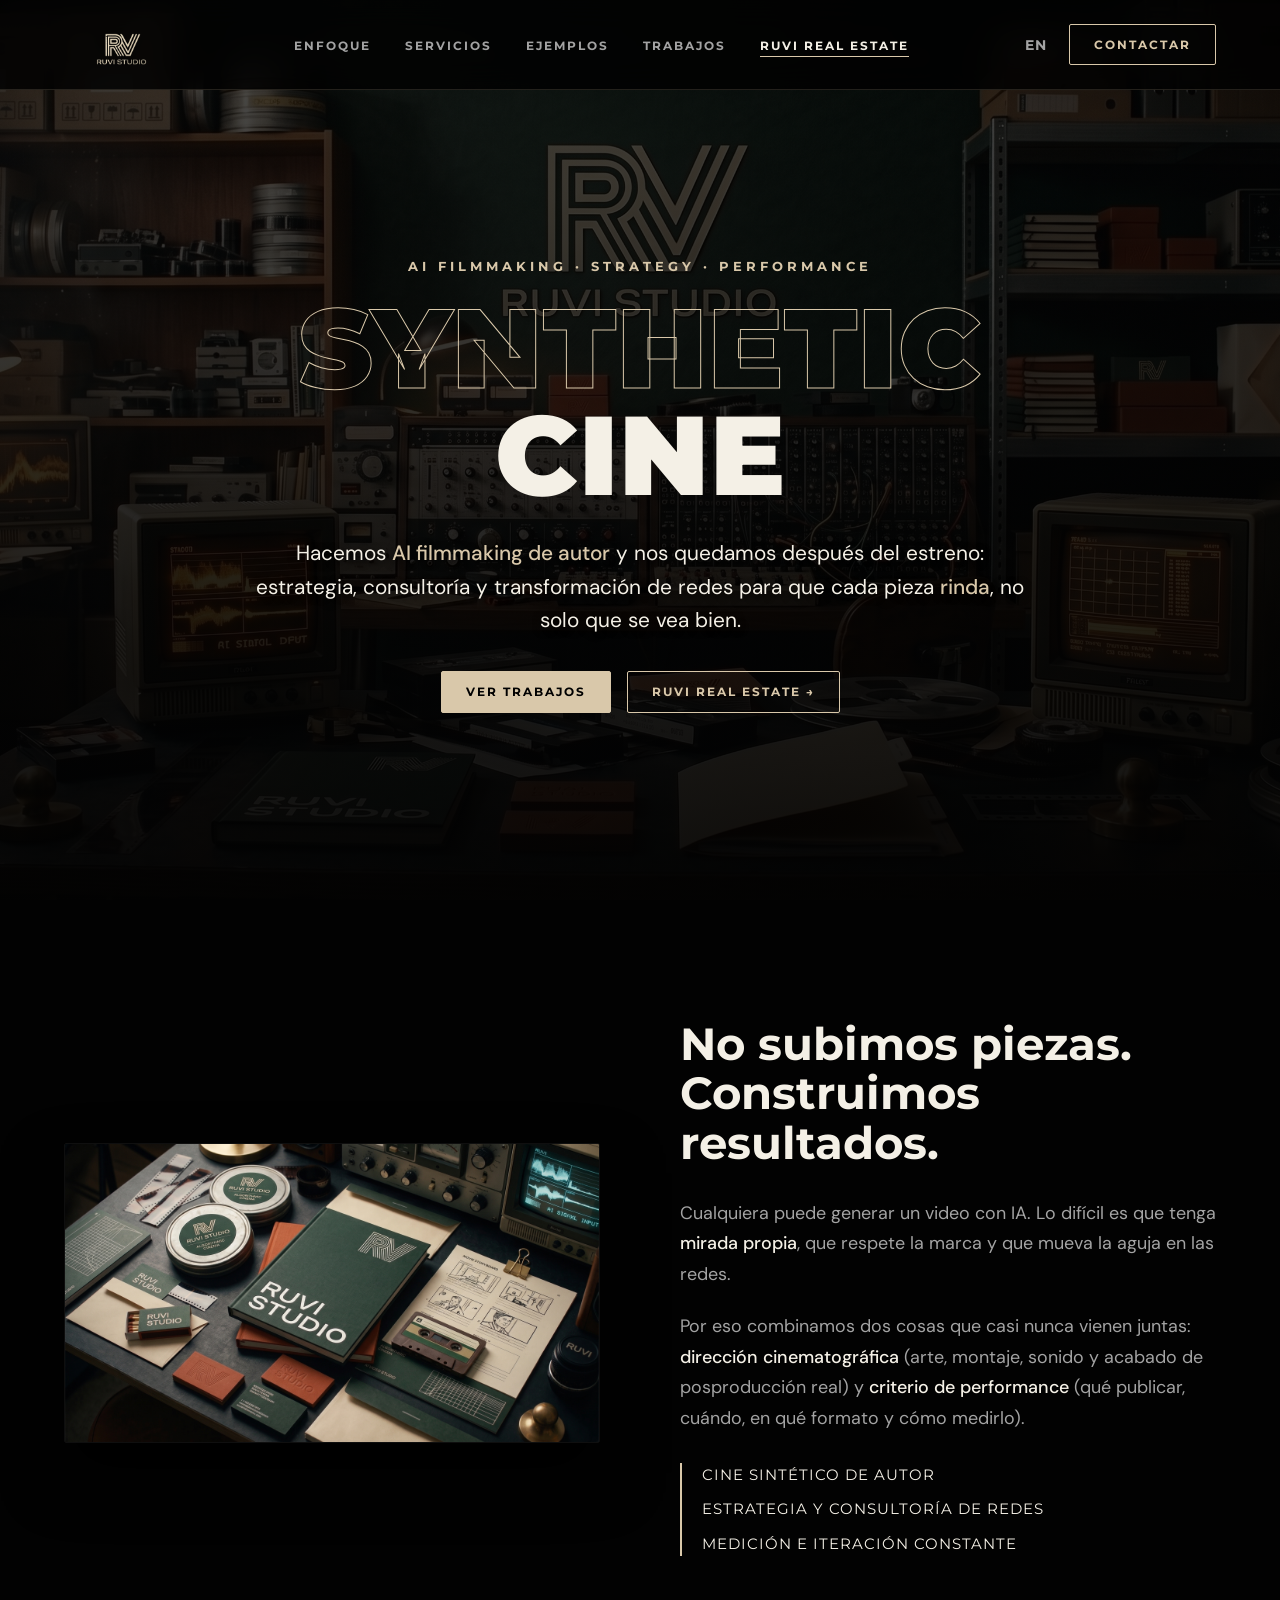
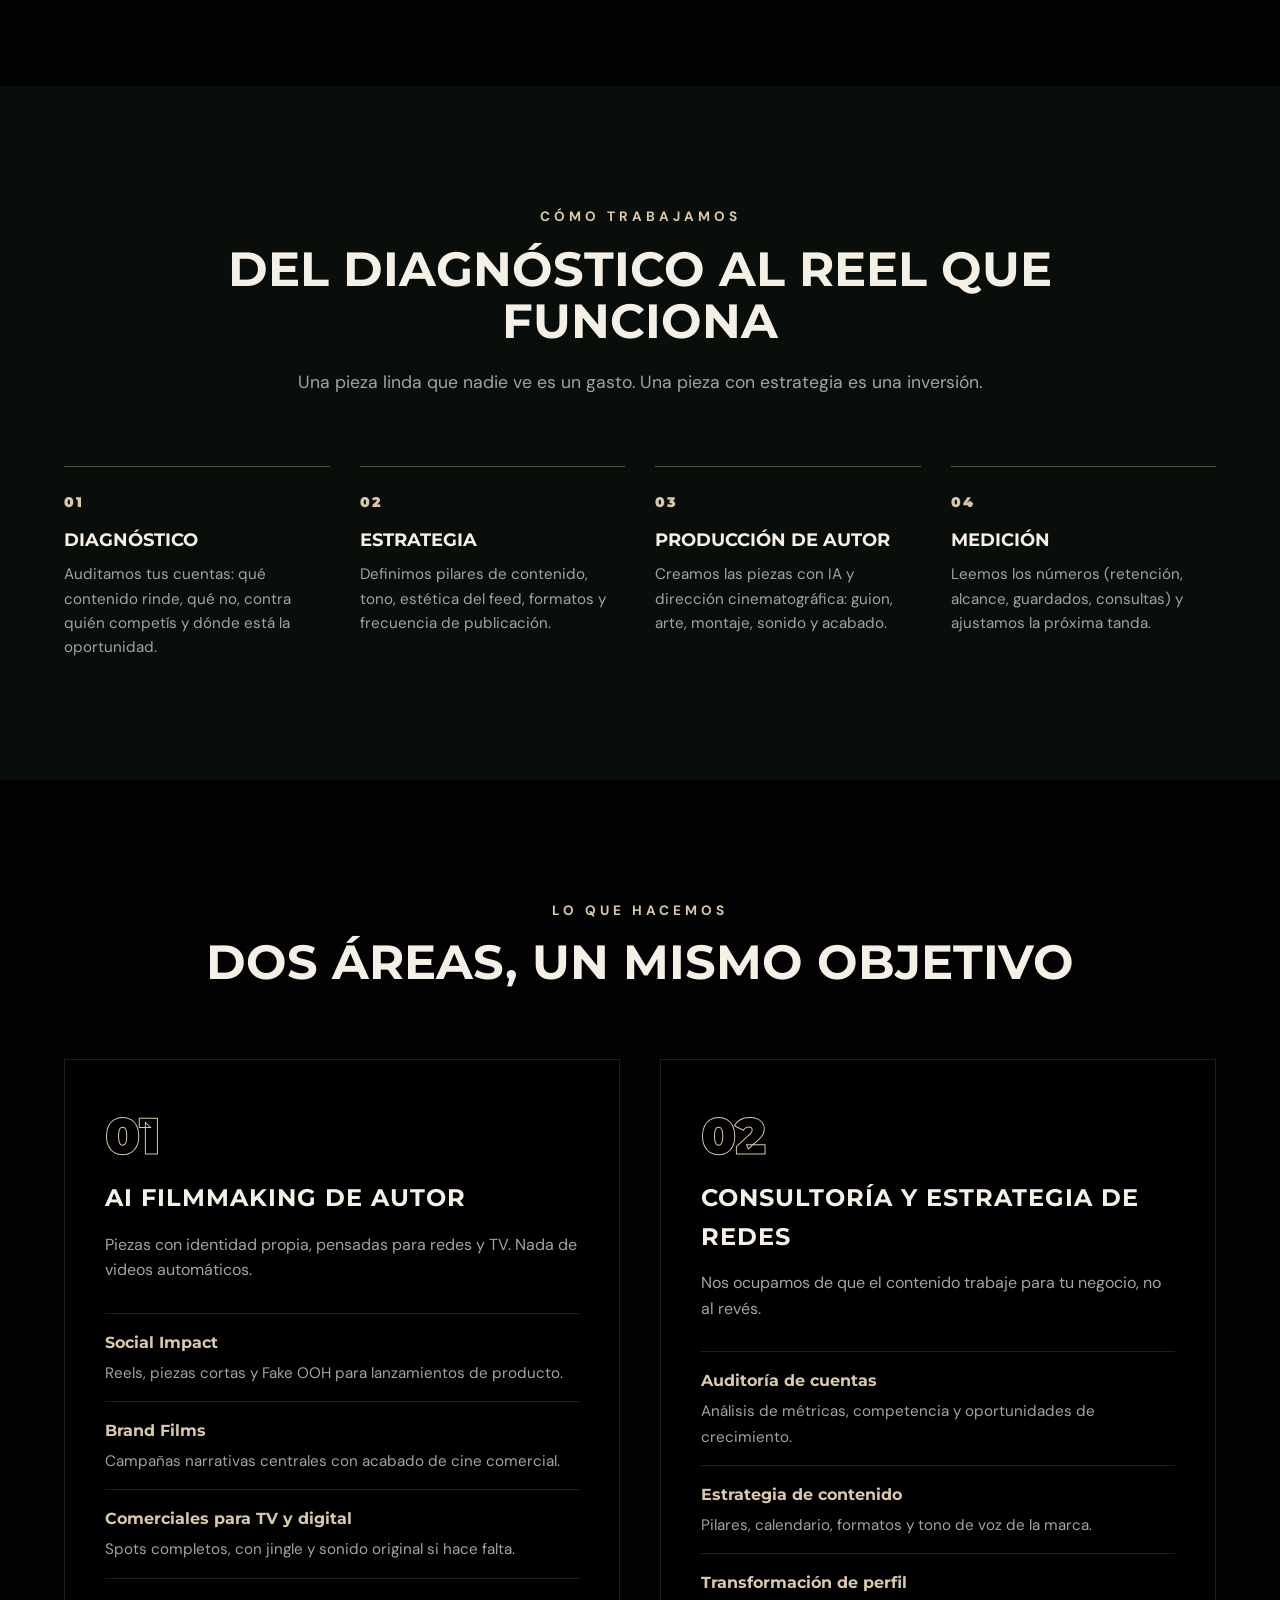
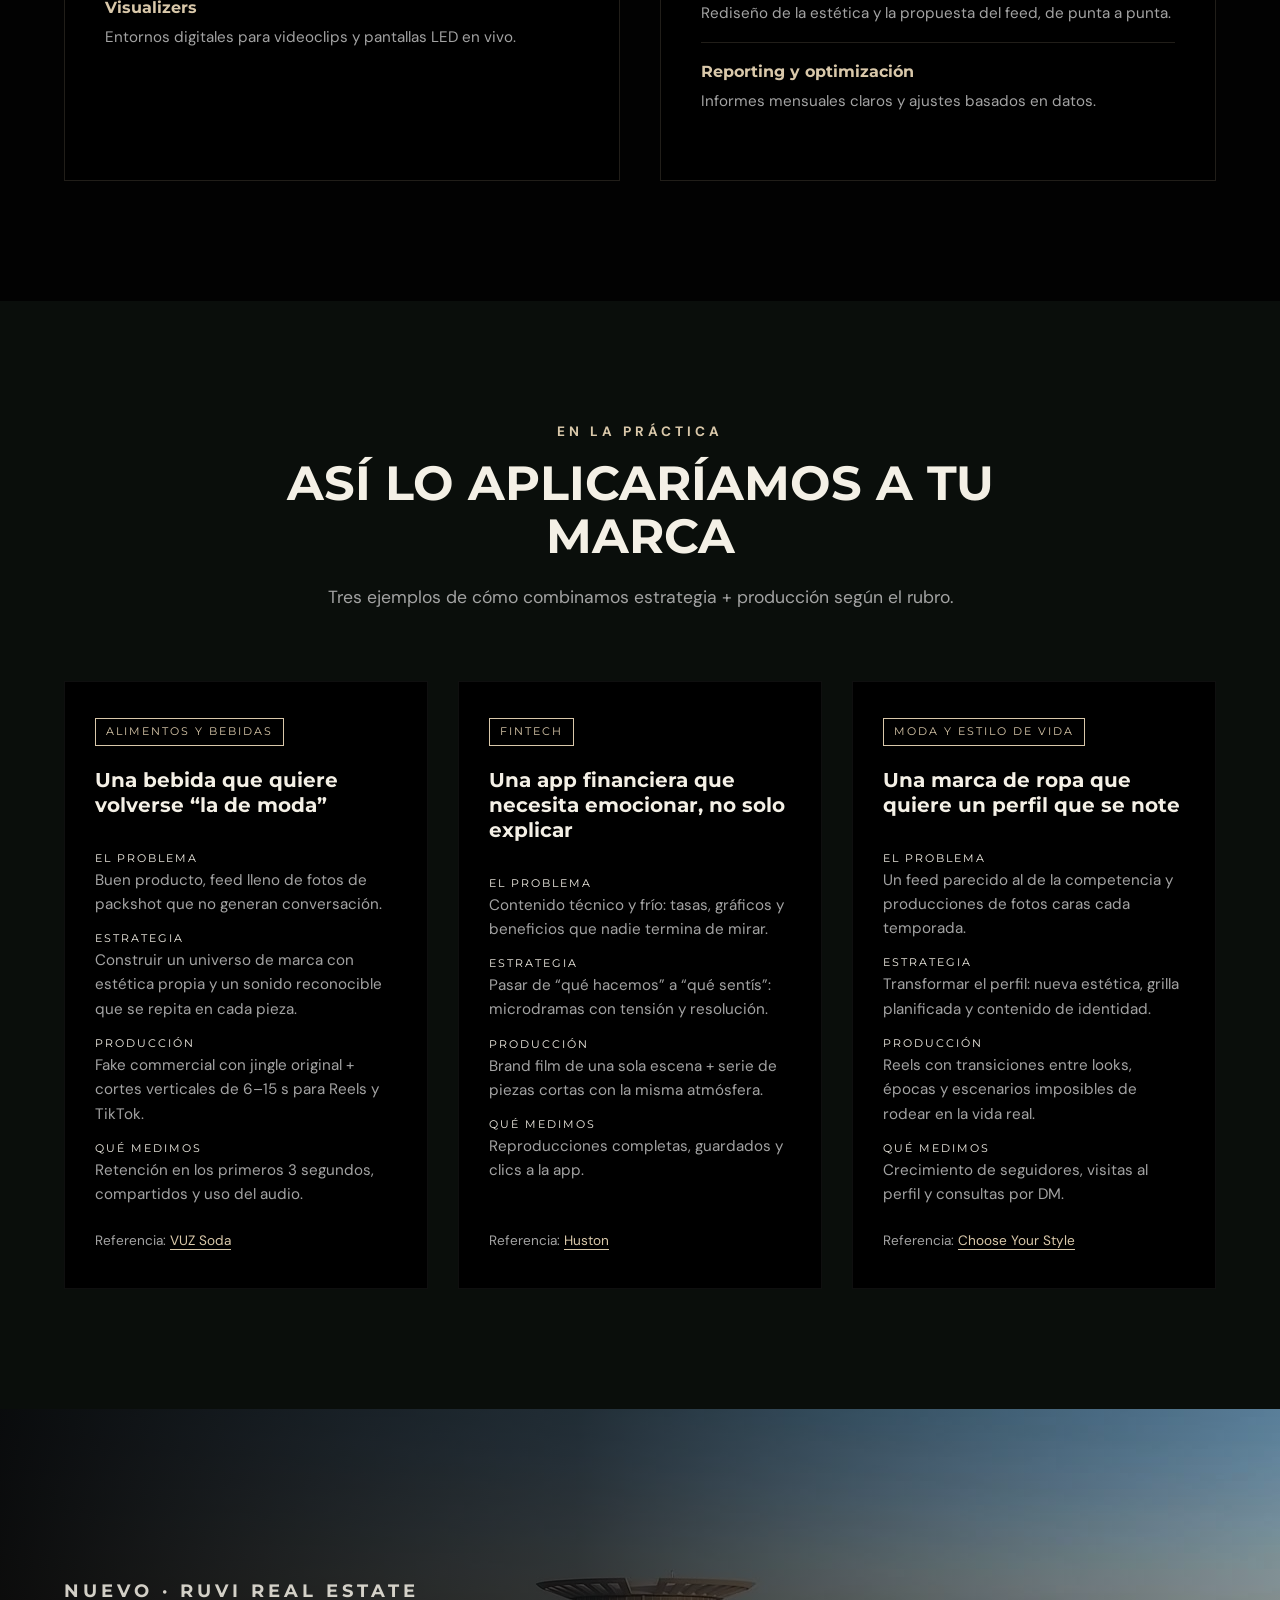
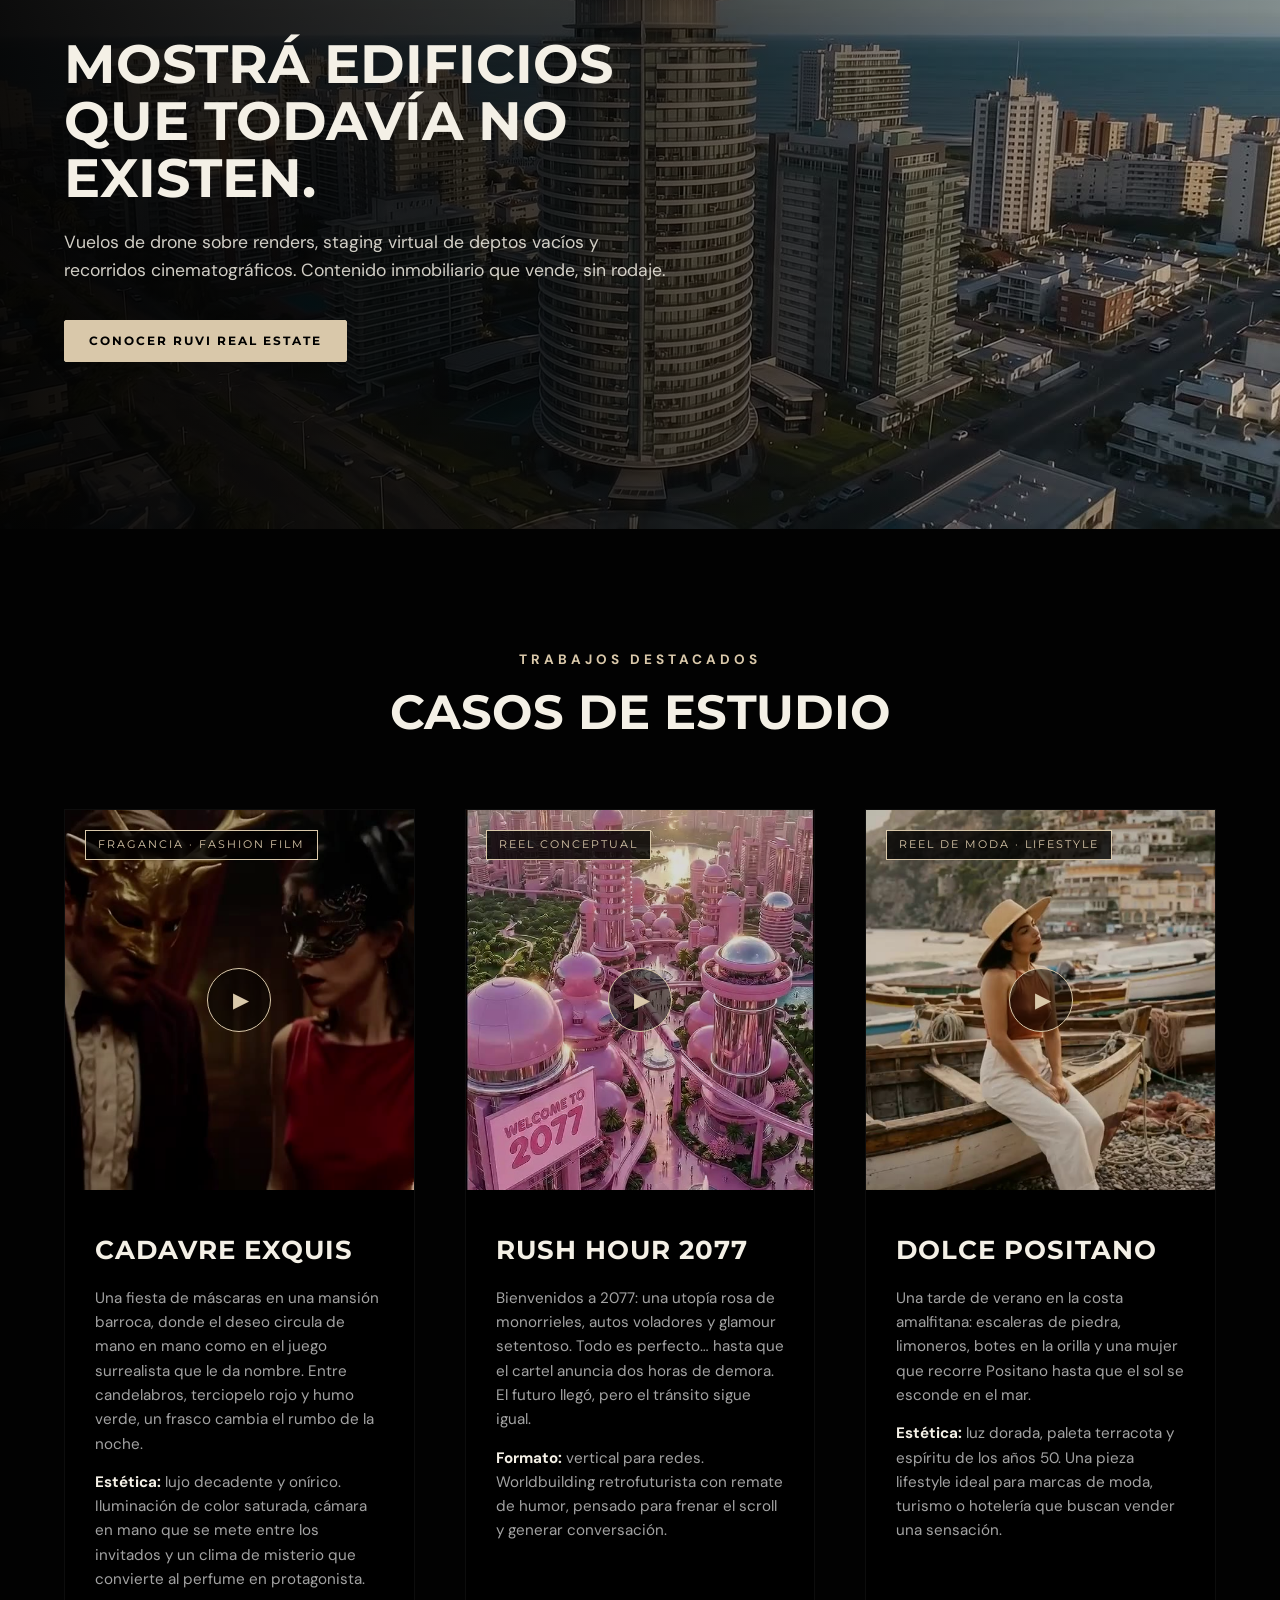
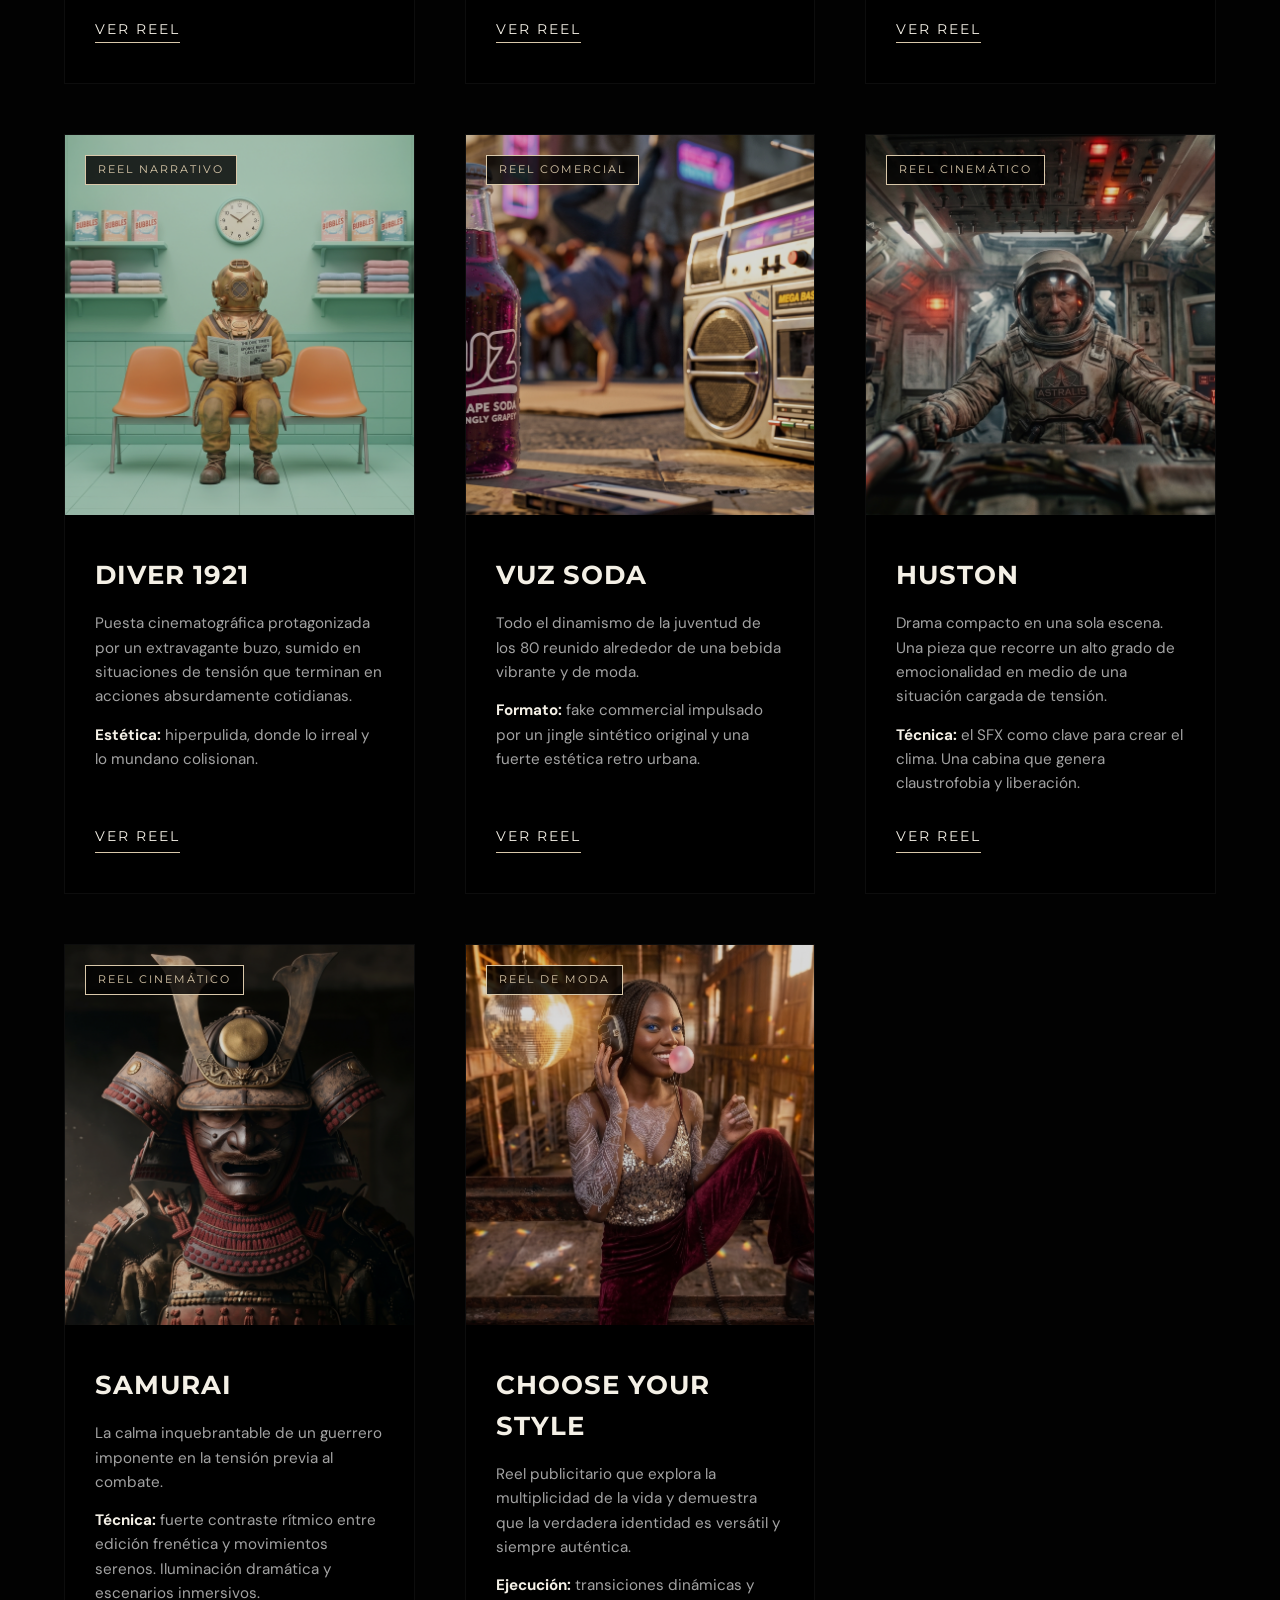
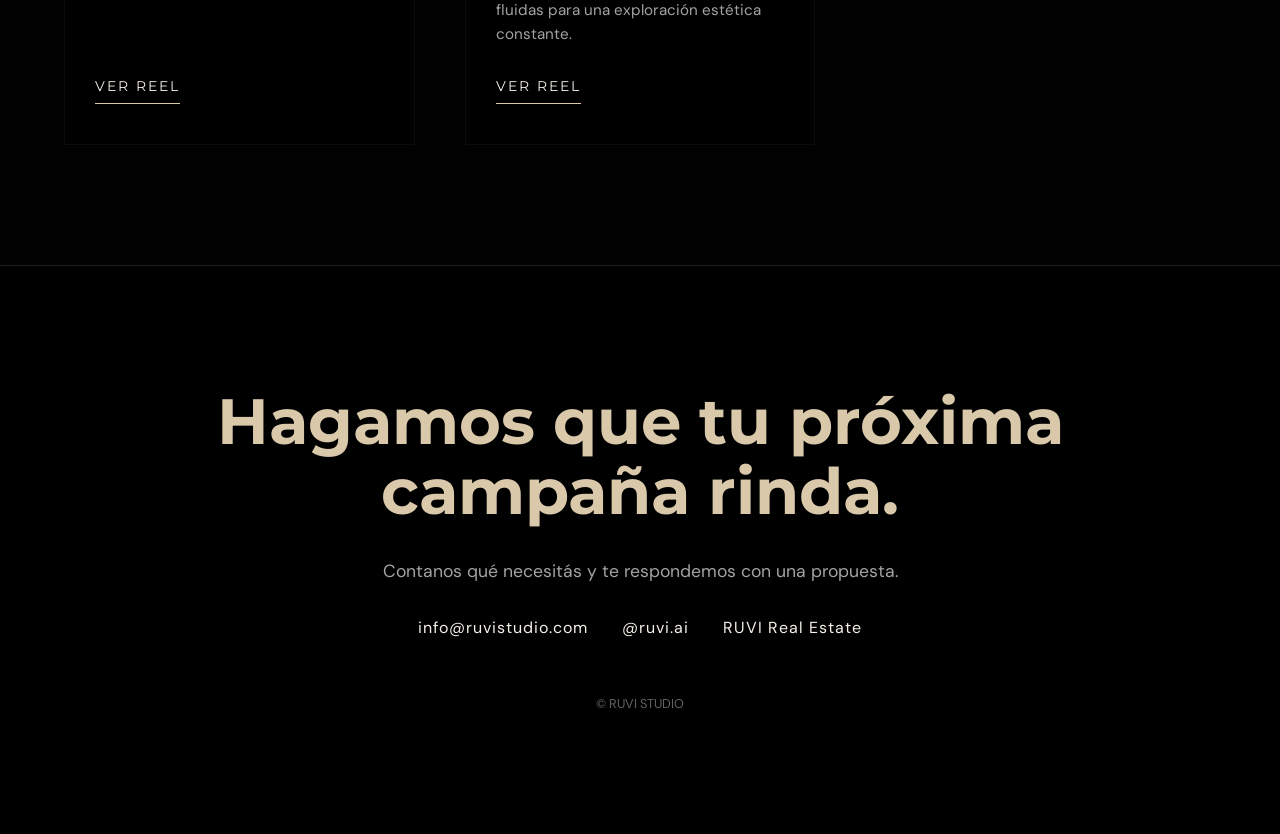
==== commit f21ae8b8: "Agregar 3 proyectos nuevos con video: Cadavre Exquis, Rush Hour 2077 y Dolce Positano Las tarjetas m" ====
--- a/index.html
+++ b/index.html
@@ -280,6 +280,78 @@
         </div>
 
         <div class="grid">
+            <!-- CADAVRE EXQUIS -->
+            <div class="card reveal">
+                <div class="slider-container video-card" onclick="openVideo('videos/cadavre-exquis.mp4')">
+                    <span class="card-tag es">Fragancia · Fashion Film</span>
+                    <span class="card-tag en">Fragrance · Fashion Film</span>
+                    <video class="card-video" data-autoplay muted loop playsinline preload="metadata" poster="videos/cadavre-exquis.jpg">
+                        <source src="videos/cadavre-exquis.mp4" type="video/mp4">
+                    </video>
+                    <span class="play-icon" aria-hidden="true">&#9654;</span>
+                </div>
+                <div class="card-body">
+                    <h3 class="card-title">CADAVRE EXQUIS</h3>
+                    <div class="card-text es">
+                        <p>Una fiesta de máscaras en una mansión barroca, donde el deseo circula de mano en mano como en el juego surrealista que le da nombre. Entre candelabros, terciopelo rojo y humo verde, un frasco cambia el rumbo de la noche.</p>
+                        <p><strong>Estética:</strong> lujo decadente y onírico. Iluminación de color saturada, cámara en mano que se mete entre los invitados y un clima de misterio que convierte al perfume en protagonista.</p>
+                    </div>
+                    <div class="card-text en">
+                        <p>A masquerade ball in a baroque mansion, where desire passes from hand to hand like the surrealist game that gives it its name. Among chandeliers, red velvet and green smoke, a single bottle changes the course of the night.</p>
+                        <p><strong>Aesthetics:</strong> decadent, dreamlike luxury. Saturated colour lighting, handheld camera weaving between the guests and an air of mystery that makes the fragrance the star.</p>
+                    </div>
+                    <button type="button" class="watch-btn" onclick="openVideo('videos/cadavre-exquis.mp4')"><span class="es">Ver Reel</span><span class="en">Watch Reel</span></button>
+                </div>
+            </div>
+
+            <!-- RUSH HOUR 2077 -->
+            <div class="card reveal">
+                <div class="slider-container video-card" onclick="openVideo('videos/rush-hour-2077.mp4')">
+                    <span class="card-tag es">Reel Conceptual</span>
+                    <span class="card-tag en">Concept Reel</span>
+                    <video class="card-video" data-autoplay muted loop playsinline preload="metadata" poster="videos/rush-hour-2077.jpg">
+                        <source src="videos/rush-hour-2077.mp4" type="video/mp4">
+                    </video>
+                    <span class="play-icon" aria-hidden="true">&#9654;</span>
+                </div>
+                <div class="card-body">
+                    <h3 class="card-title">RUSH HOUR 2077</h3>
+                    <div class="card-text es">
+                        <p>Bienvenidos a 2077: una utopía rosa de monorrieles, autos voladores y glamour setentoso. Todo es perfecto… hasta que el cartel anuncia dos horas de demora. El futuro llegó, pero el tránsito sigue igual.</p>
+                        <p><strong>Formato:</strong> vertical para redes. Worldbuilding retrofuturista con remate de humor, pensado para frenar el scroll y generar conversación.</p>
+                    </div>
+                    <div class="card-text en">
+                        <p>Welcome to 2077: a pink utopia of monorails, flying cars and 70s glamour. Everything is perfect… until the sign announces a two-hour delay. The future is here, but traffic is just the same.</p>
+                        <p><strong>Format:</strong> vertical, social-first. Retro-futuristic worldbuilding with a comedic punchline, built to stop the scroll and spark conversation.</p>
+                    </div>
+                    <button type="button" class="watch-btn" onclick="openVideo('videos/rush-hour-2077.mp4')"><span class="es">Ver Reel</span><span class="en">Watch Reel</span></button>
+                </div>
+            </div>
+
+            <!-- DOLCE POSITANO -->
+            <div class="card reveal">
+                <div class="slider-container video-card" onclick="openVideo('videos/dolce-positano.mp4')">
+                    <span class="card-tag es">Reel de Moda · Lifestyle</span>
+                    <span class="card-tag en">Fashion · Lifestyle Reel</span>
+                    <video class="card-video" data-autoplay muted loop playsinline preload="metadata" poster="videos/dolce-positano.jpg">
+                        <source src="videos/dolce-positano.mp4" type="video/mp4">
+                    </video>
+                    <span class="play-icon" aria-hidden="true">&#9654;</span>
+                </div>
+                <div class="card-body">
+                    <h3 class="card-title">DOLCE POSITANO</h3>
+                    <div class="card-text es">
+                        <p>Una tarde de verano en la costa amalfitana: escaleras de piedra, limoneros, botes en la orilla y una mujer que recorre Positano hasta que el sol se esconde en el mar.</p>
+                        <p><strong>Estética:</strong> luz dorada, paleta terracota y espíritu de los años 50. Una pieza lifestyle ideal para marcas de moda, turismo o hotelería que buscan vender una sensación.</p>
+                    </div>
+                    <div class="card-text en">
+                        <p>A summer afternoon on the Amalfi Coast: stone stairways, lemon trees, boats on the shore and a woman wandering through Positano until the sun sinks into the sea.</p>
+                        <p><strong>Aesthetics:</strong> golden-hour light, terracotta palette and a 1950s spirit. A lifestyle piece made for fashion, travel or hospitality brands that want to sell a feeling.</p>
+                    </div>
+                    <button type="button" class="watch-btn" onclick="openVideo('videos/dolce-positano.mp4')"><span class="es">Ver Reel</span><span class="en">Watch Reel</span></button>
+                </div>
+            </div>
+
             <!-- 1. DIVER 1921 -->
             <div class="card reveal">
                 <div class="slider-container">
@@ -369,7 +441,7 @@
                     <div class="slider-wrapper">
                         <img src="SAMURAI%20CASCO.jpeg" class="slide active" alt="Samurai" loading="lazy">
                         <img src="Samurai%20smoking.jpg" class="slide" alt="Samurai" loading="lazy">
-                        <img src="Sitting%20Samurai.jpg" class="slide" alt="Samurai" loading="lazy">
+                        <img src="Sitting%20Samurai.jpeg" class="slide" alt="Samurai" loading="lazy">
                     </div>
                 </div>
                 <div class="card-body">
@@ -430,6 +502,12 @@
         <p class="legal">© RUVI STUDIO</p>
     </footer>
 
+    <!-- ===== REPRODUCTOR DE VIDEO ===== -->
+    <div class="video-modal" id="videoModal" onclick="if (event.target === this) closeVideo()">
+        <button type="button" class="video-modal-close" onclick="closeVideo()" aria-label="Cerrar">&times;</button>
+        <video id="modalVideo" controls playsinline></video>
+    </div>
+
     <script src="script.js"></script>
 </body>
 </html>
--- a/styles.css
+++ b/styles.css
@@ -261,3 +261,15 @@
     .slider-container { height: 300px; }
     .examples { grid-template-columns: 1fr; }
 }
+
+/* ===== Tarjetas con video + reproductor ===== */
+.video-card { cursor: pointer; }
+.card-video { width: 100%; height: 100%; object-fit: cover; opacity: 0.85; transition: opacity 0.5s ease, transform 0.8s ease; }
+.card:hover .card-video { opacity: 1; transform: scale(1.04); }
+.play-icon { position: absolute; top: 50%; left: 50%; transform: translate(-50%, -50%); width: 64px; height: 64px; border-radius: 50%; border: 1px solid var(--accent-gold); background: rgba(0,0,0,0.5); color: var(--accent-gold); display: flex; justify-content: center; align-items: center; padding-left: 4px; font-size: 1.3rem; z-index: 5; transition: all 0.3s; }
+.video-card:hover .play-icon { background: var(--accent-gold); color: #000; }
+button.watch-btn { background: none; border-top: 0; border-left: 0; border-right: 0; cursor: pointer; }
+.video-modal { position: fixed; inset: 0; background: rgba(0,0,0,0.92); display: none; justify-content: center; align-items: center; z-index: 1000; padding: 60px 16px 24px; }
+.video-modal.open { display: flex; }
+.video-modal video { max-width: min(1200px, 100%); max-height: 100%; width: auto; height: auto; background: #000; }
+.video-modal-close { position: absolute; top: 14px; right: 20px; background: none; border: 0; color: var(--accent-gold); font-size: 2.4rem; line-height: 1; cursor: pointer; }
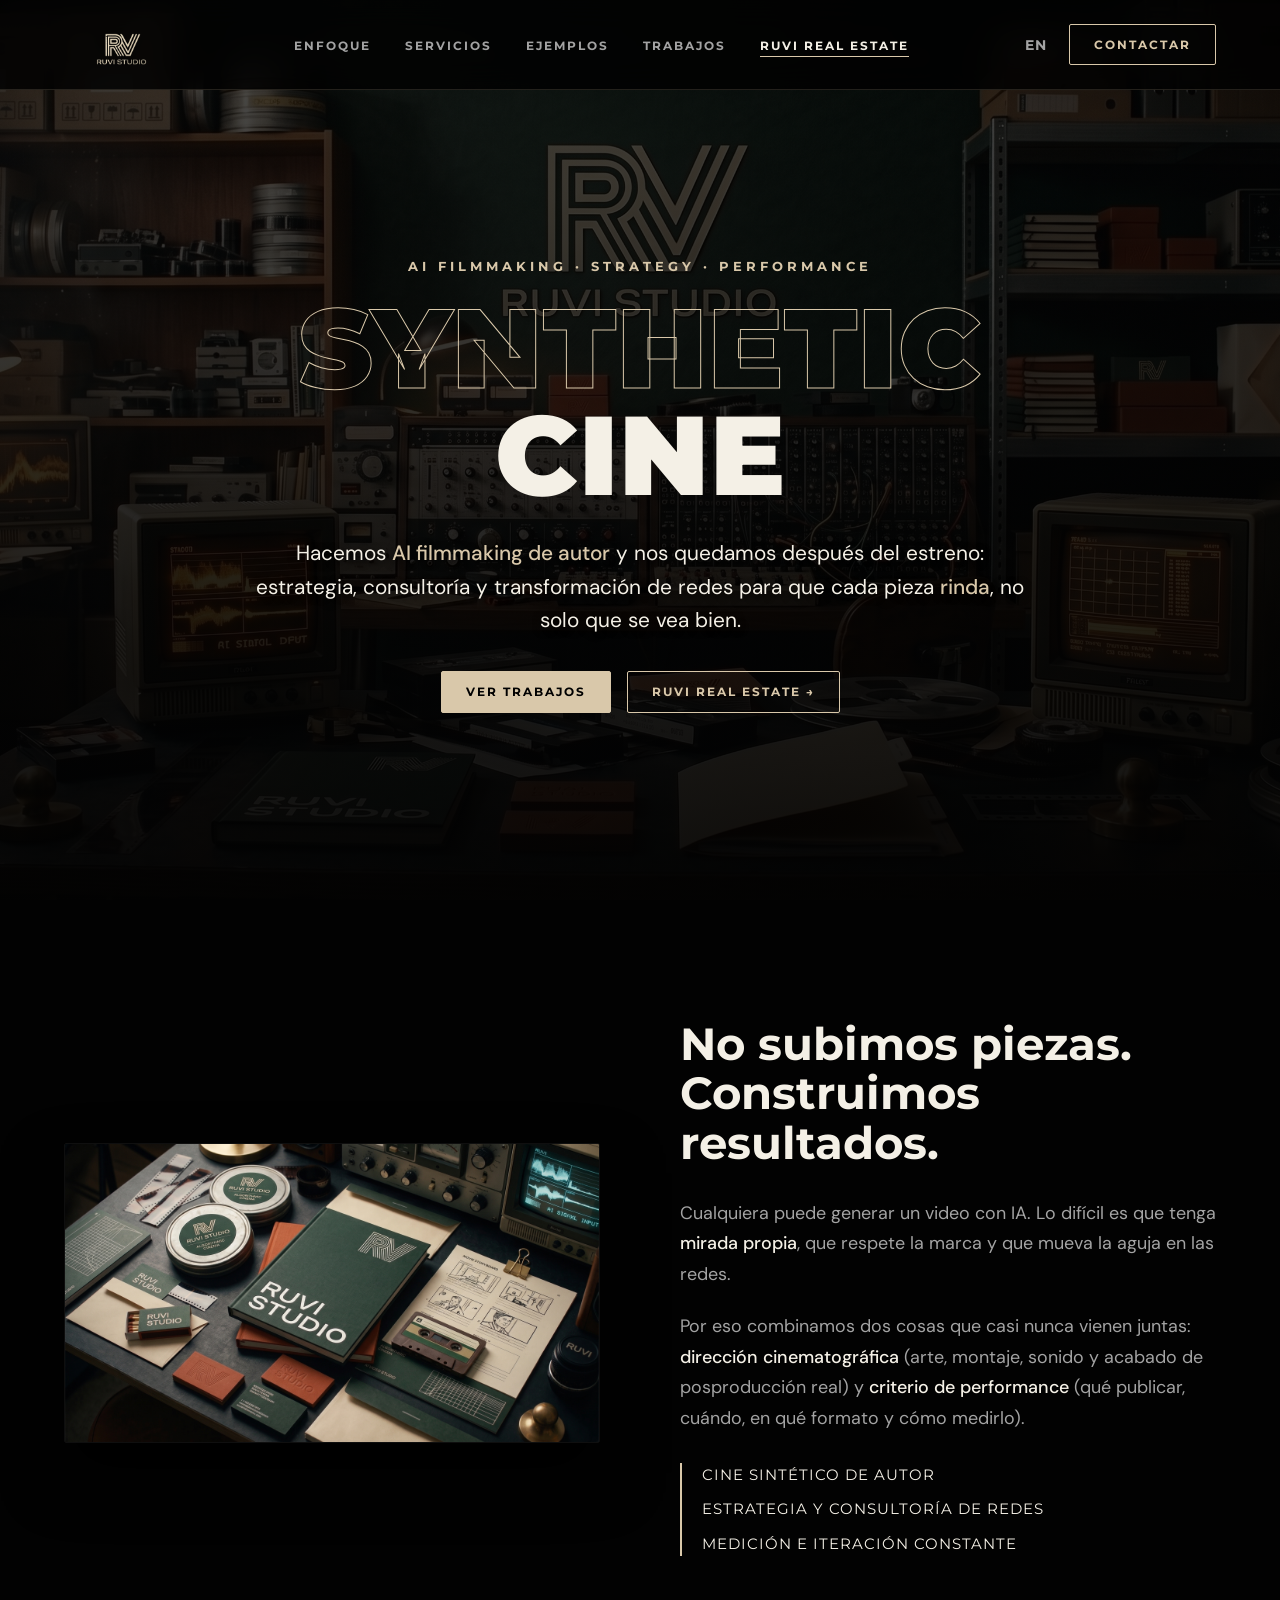
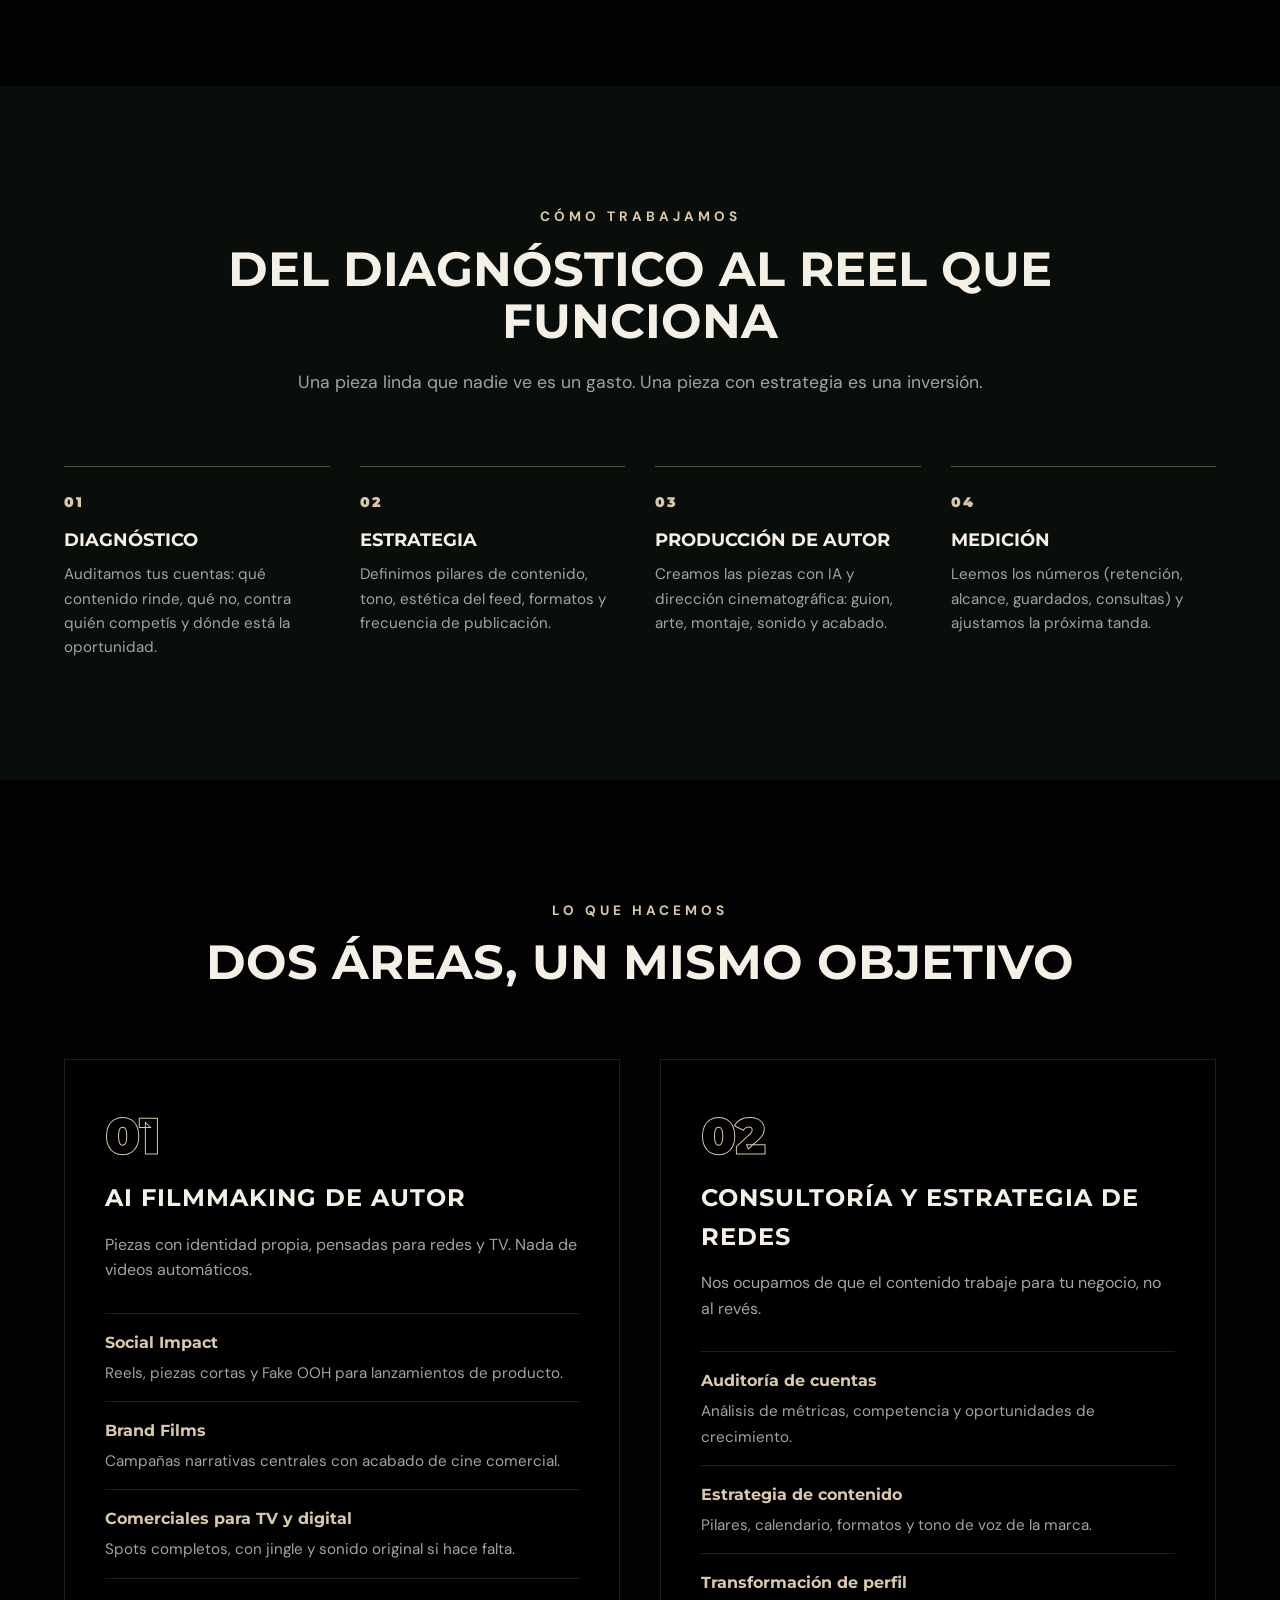
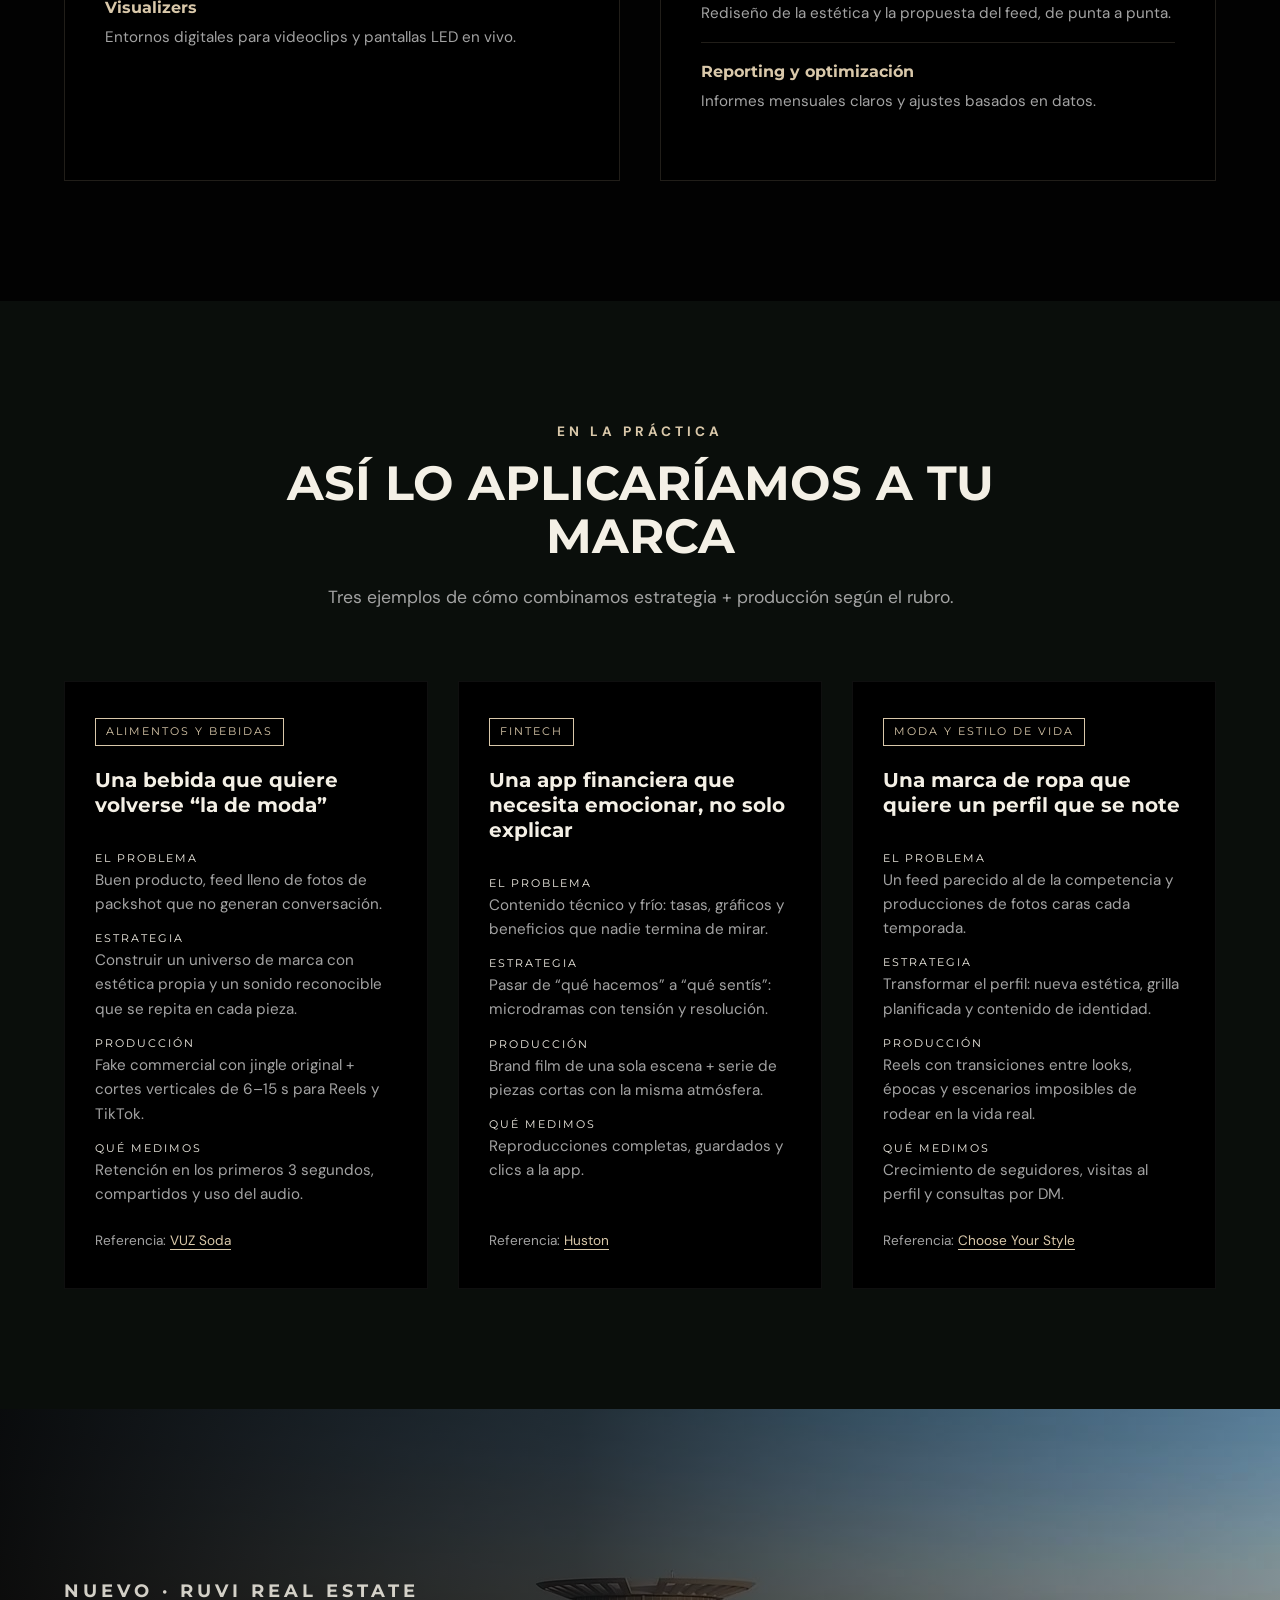
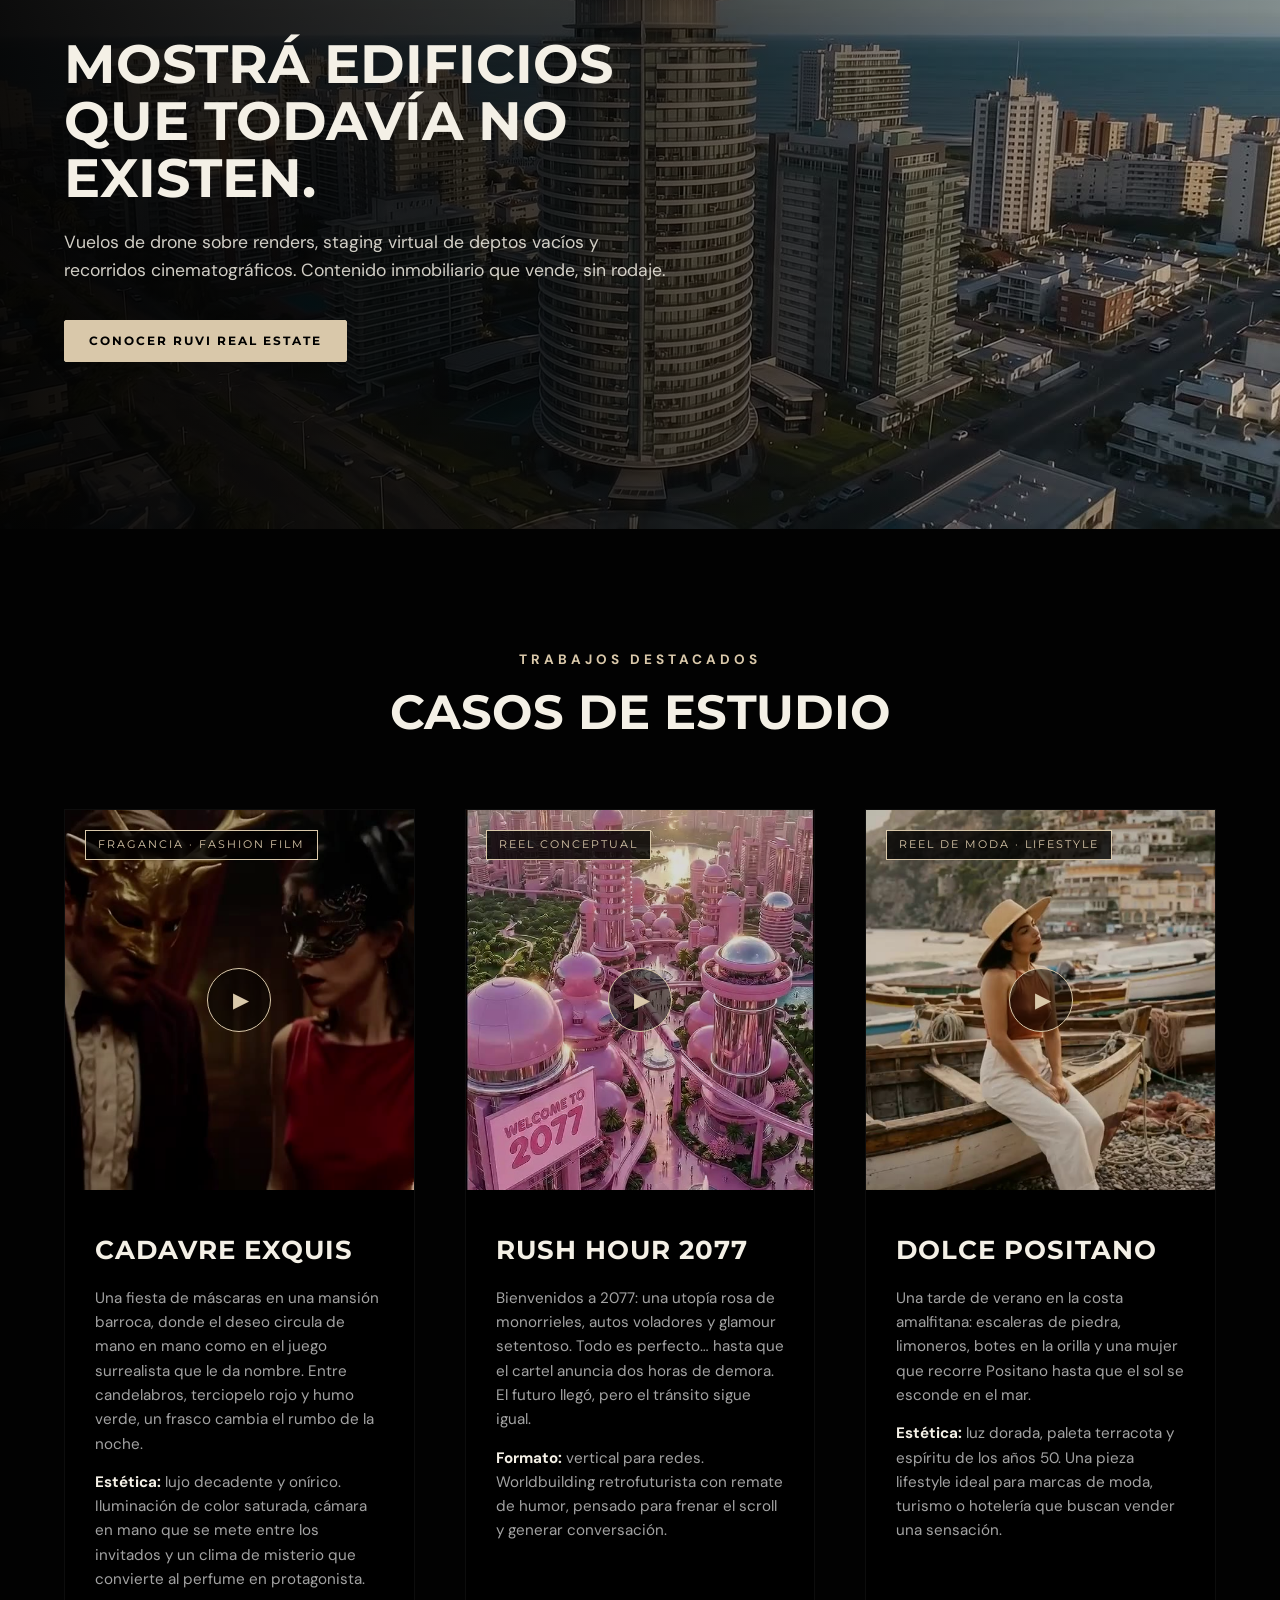
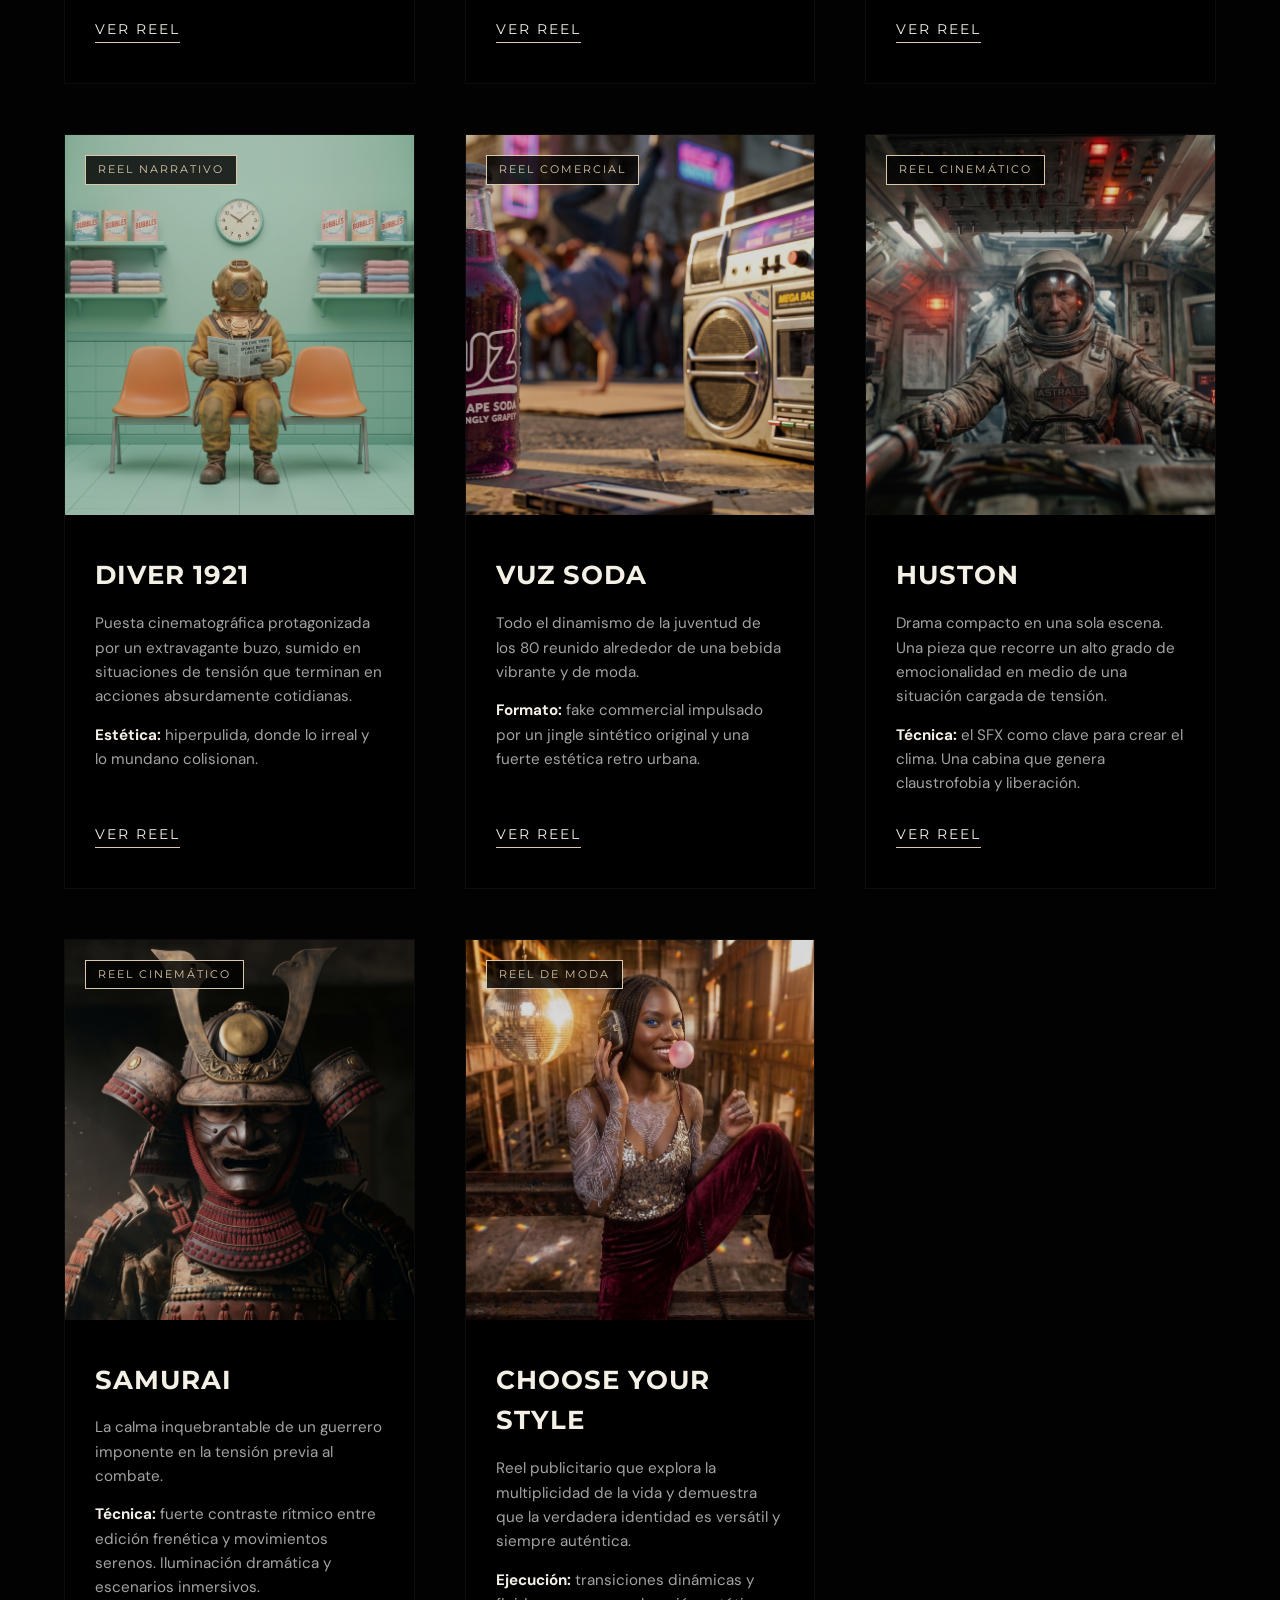
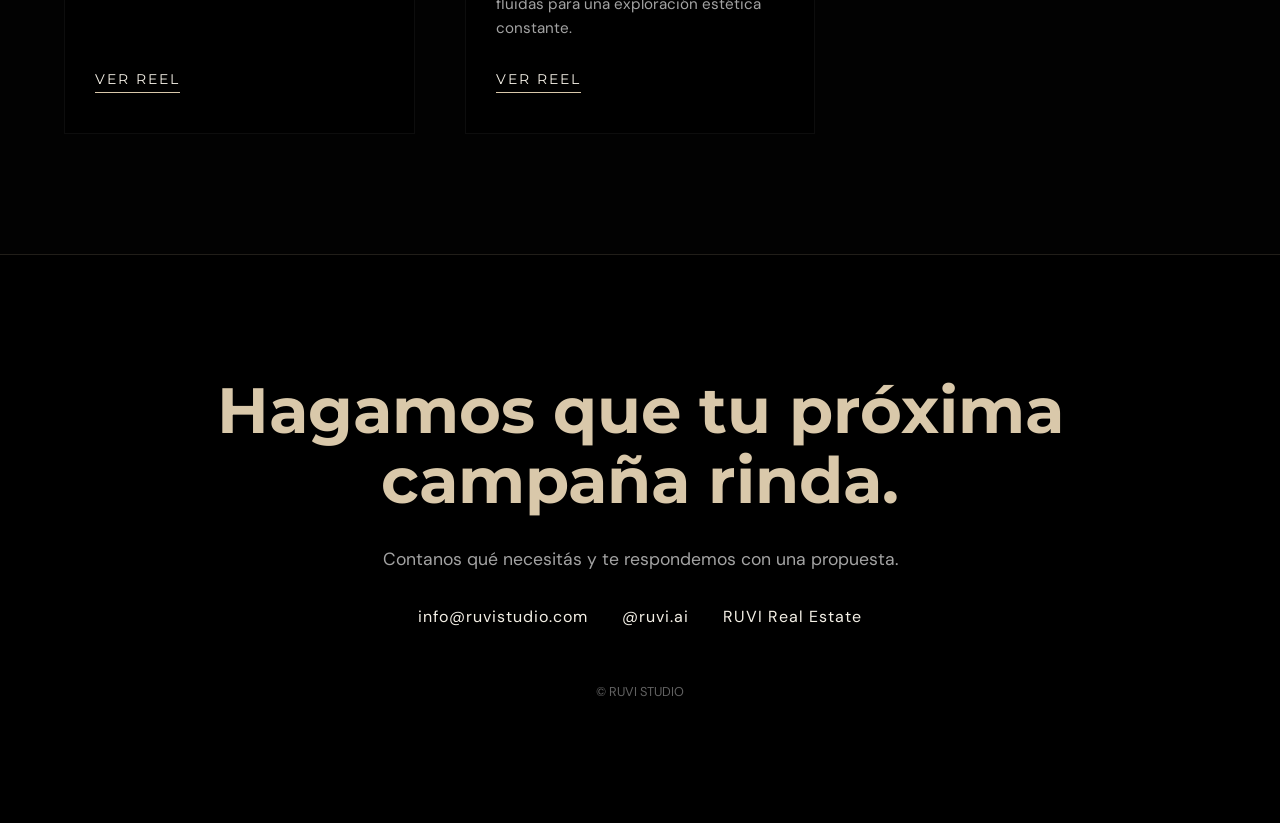
==== commit 690dddbd: "Ver los reels de YouTube dentro de la página con el mismo reproductor Co-Authored-By: Claude Opus 5." ====
--- a/index.html
+++ b/index.html
@@ -376,7 +376,7 @@
                         <p>A cinematic staging featuring an extravagant diver immersed in tense situations that end in absurdly mundane actions.</p>
                         <p><strong>Aesthetics:</strong> hyper-polished, where the unreal and the mundane collide.</p>
                     </div>
-                    <a href="https://youtu.be/rPnYFZ-M8tg" target="_blank" rel="noopener" class="watch-btn"><span class="es">Ver Reel</span><span class="en">Watch Reel</span></a>
+                    <button type="button" class="watch-btn" onclick="openVideo('yt:rPnYFZ-M8tg')"><span class="es">Ver Reel</span><span class="en">Watch Reel</span></button>
                 </div>
             </div>
 
@@ -404,7 +404,7 @@
                         <p>The dynamism of 80s youth gathered around a vibrant, trendy beverage.</p>
                         <p><strong>Format:</strong> fake commercial driven by an original synthetic jingle and strong retro urban aesthetics.</p>
                     </div>
-                    <a href="https://youtu.be/ayEPDruBNKI" target="_blank" rel="noopener" class="watch-btn"><span class="es">Ver Reel</span><span class="en">Watch Reel</span></a>
+                    <button type="button" class="watch-btn" onclick="openVideo('yt:ayEPDruBNKI')"><span class="es">Ver Reel</span><span class="en">Watch Reel</span></button>
                 </div>
             </div>
 
@@ -427,7 +427,7 @@
                         <p>A compact drama in a single scene. A piece that travels through deep emotion within a tension-filled situation.</p>
                         <p><strong>Technique:</strong> SFX as the key to setting the mood. A cabin that generates both claustrophobia and release.</p>
                     </div>
-                    <a href="https://youtu.be/eiHfpl1FxrQ" target="_blank" rel="noopener" class="watch-btn"><span class="es">Ver Reel</span><span class="en">Watch Reel</span></a>
+                    <button type="button" class="watch-btn" onclick="openVideo('yt:eiHfpl1FxrQ')"><span class="es">Ver Reel</span><span class="en">Watch Reel</span></button>
                 </div>
             </div>
 
@@ -454,7 +454,7 @@
                         <p>The unbreakable calm of an imposing warrior in the tension before combat.</p>
                         <p><strong>Technique:</strong> strong rhythmic contrast between frantic editing and serene movement. Dramatic lighting and immersive settings.</p>
                     </div>
-                    <a href="https://youtu.be/cr6pFpzVu3k" target="_blank" rel="noopener" class="watch-btn"><span class="es">Ver Reel</span><span class="en">Watch Reel</span></a>
+                    <button type="button" class="watch-btn" onclick="openVideo('yt:cr6pFpzVu3k')"><span class="es">Ver Reel</span><span class="en">Watch Reel</span></button>
                 </div>
             </div>
 
@@ -482,7 +482,7 @@
                         <p>Advertising reel exploring life's multiplicity, proving that true identity is versatile and always authentic.</p>
                         <p><strong>Execution:</strong> fluid, dynamic transitions for constant aesthetic exploration.</p>
                     </div>
-                    <a href="https://youtu.be/c0Q_Xpwpi2w" target="_blank" rel="noopener" class="watch-btn"><span class="es">Ver Reel</span><span class="en">Watch Reel</span></a>
+                    <button type="button" class="watch-btn" onclick="openVideo('yt:c0Q_Xpwpi2w')"><span class="es">Ver Reel</span><span class="en">Watch Reel</span></button>
                 </div>
             </div>
         </div>
@@ -506,6 +506,7 @@
     <div class="video-modal" id="videoModal" onclick="if (event.target === this) closeVideo()">
         <button type="button" class="video-modal-close" onclick="closeVideo()" aria-label="Cerrar">&times;</button>
         <video id="modalVideo" controls playsinline></video>
+        <div class="yt-frame" id="ytFrame"></div>
     </div>
 
     <script src="script.js"></script>
--- a/styles.css
+++ b/styles.css
@@ -273,3 +273,5 @@
 .video-modal.open { display: flex; }
 .video-modal video { max-width: min(1200px, 100%); max-height: 100%; width: auto; height: auto; background: #000; }
 .video-modal-close { position: absolute; top: 14px; right: 20px; background: none; border: 0; color: var(--accent-gold); font-size: 2.4rem; line-height: 1; cursor: pointer; }
+.yt-frame { display: none; width: min(1200px, 100%); aspect-ratio: 16 / 9; max-height: 100%; }
+.yt-frame iframe { width: 100%; height: 100%; border: 0; }
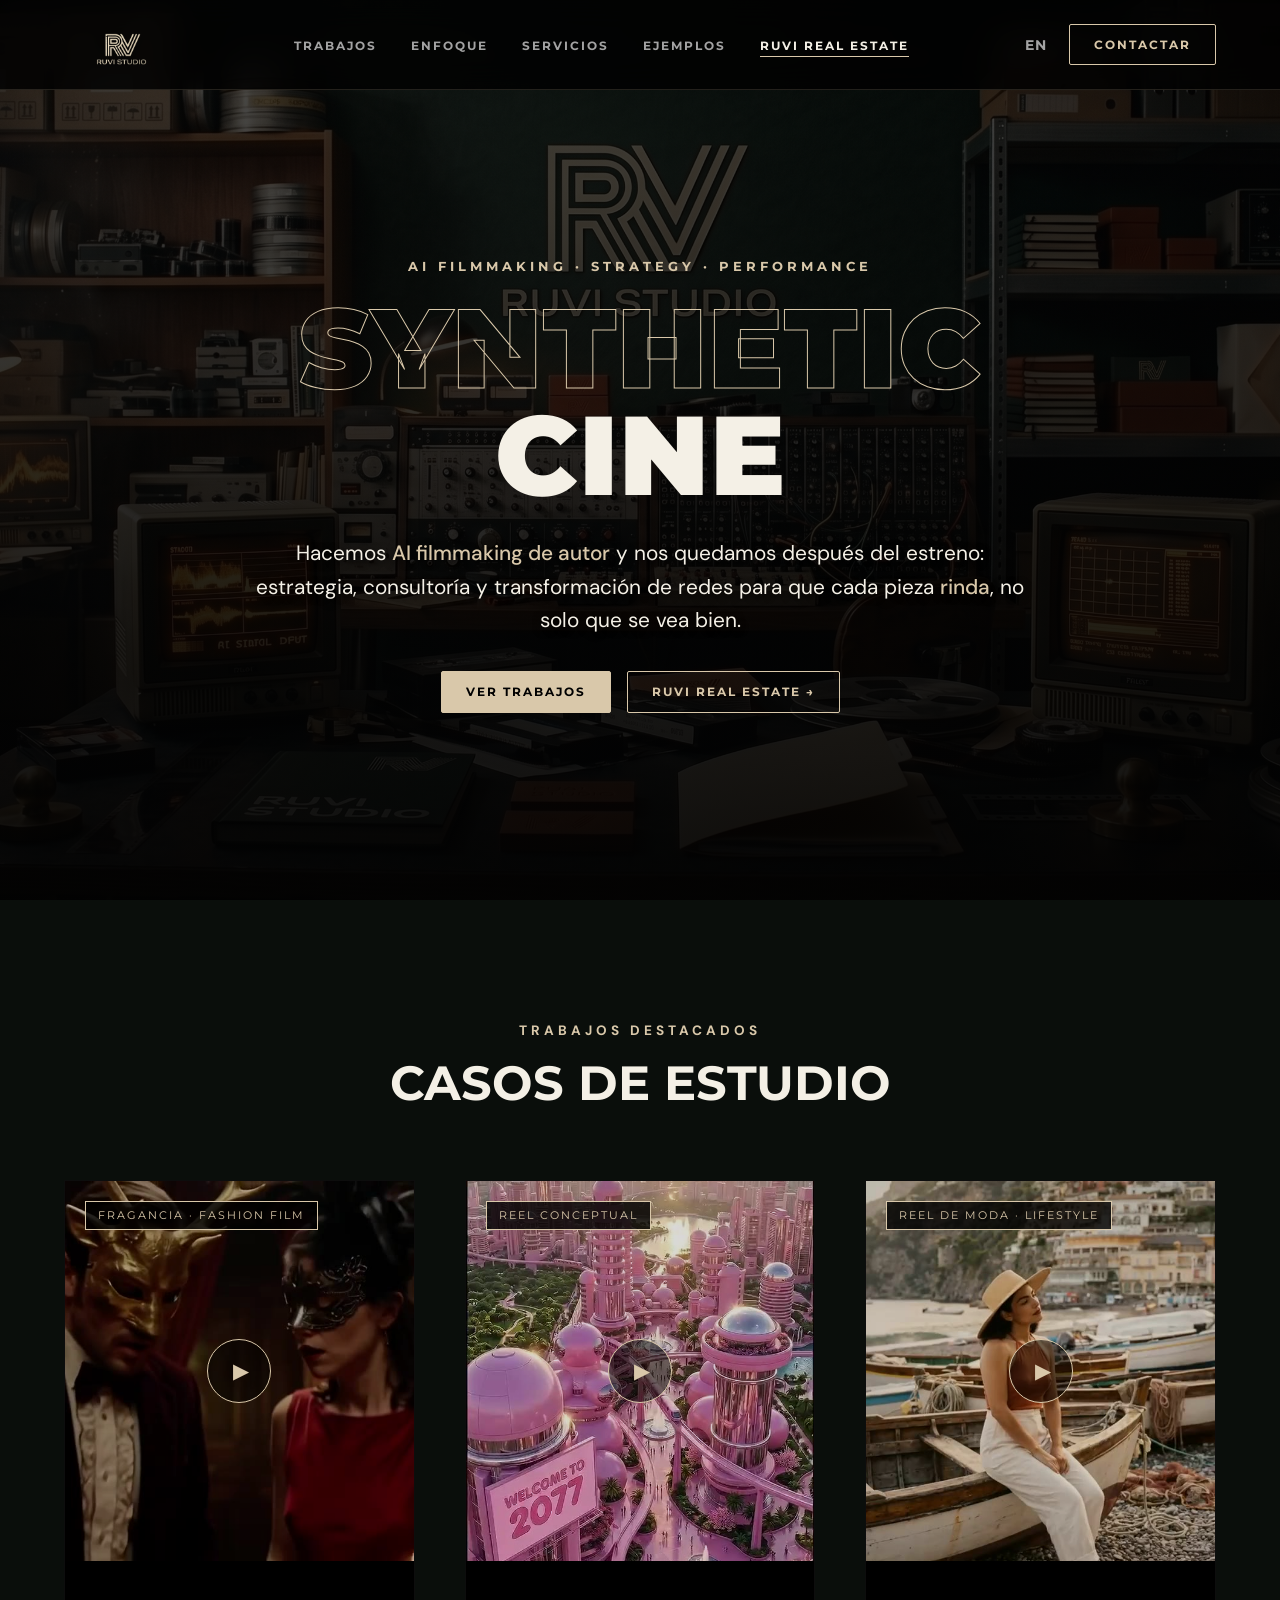
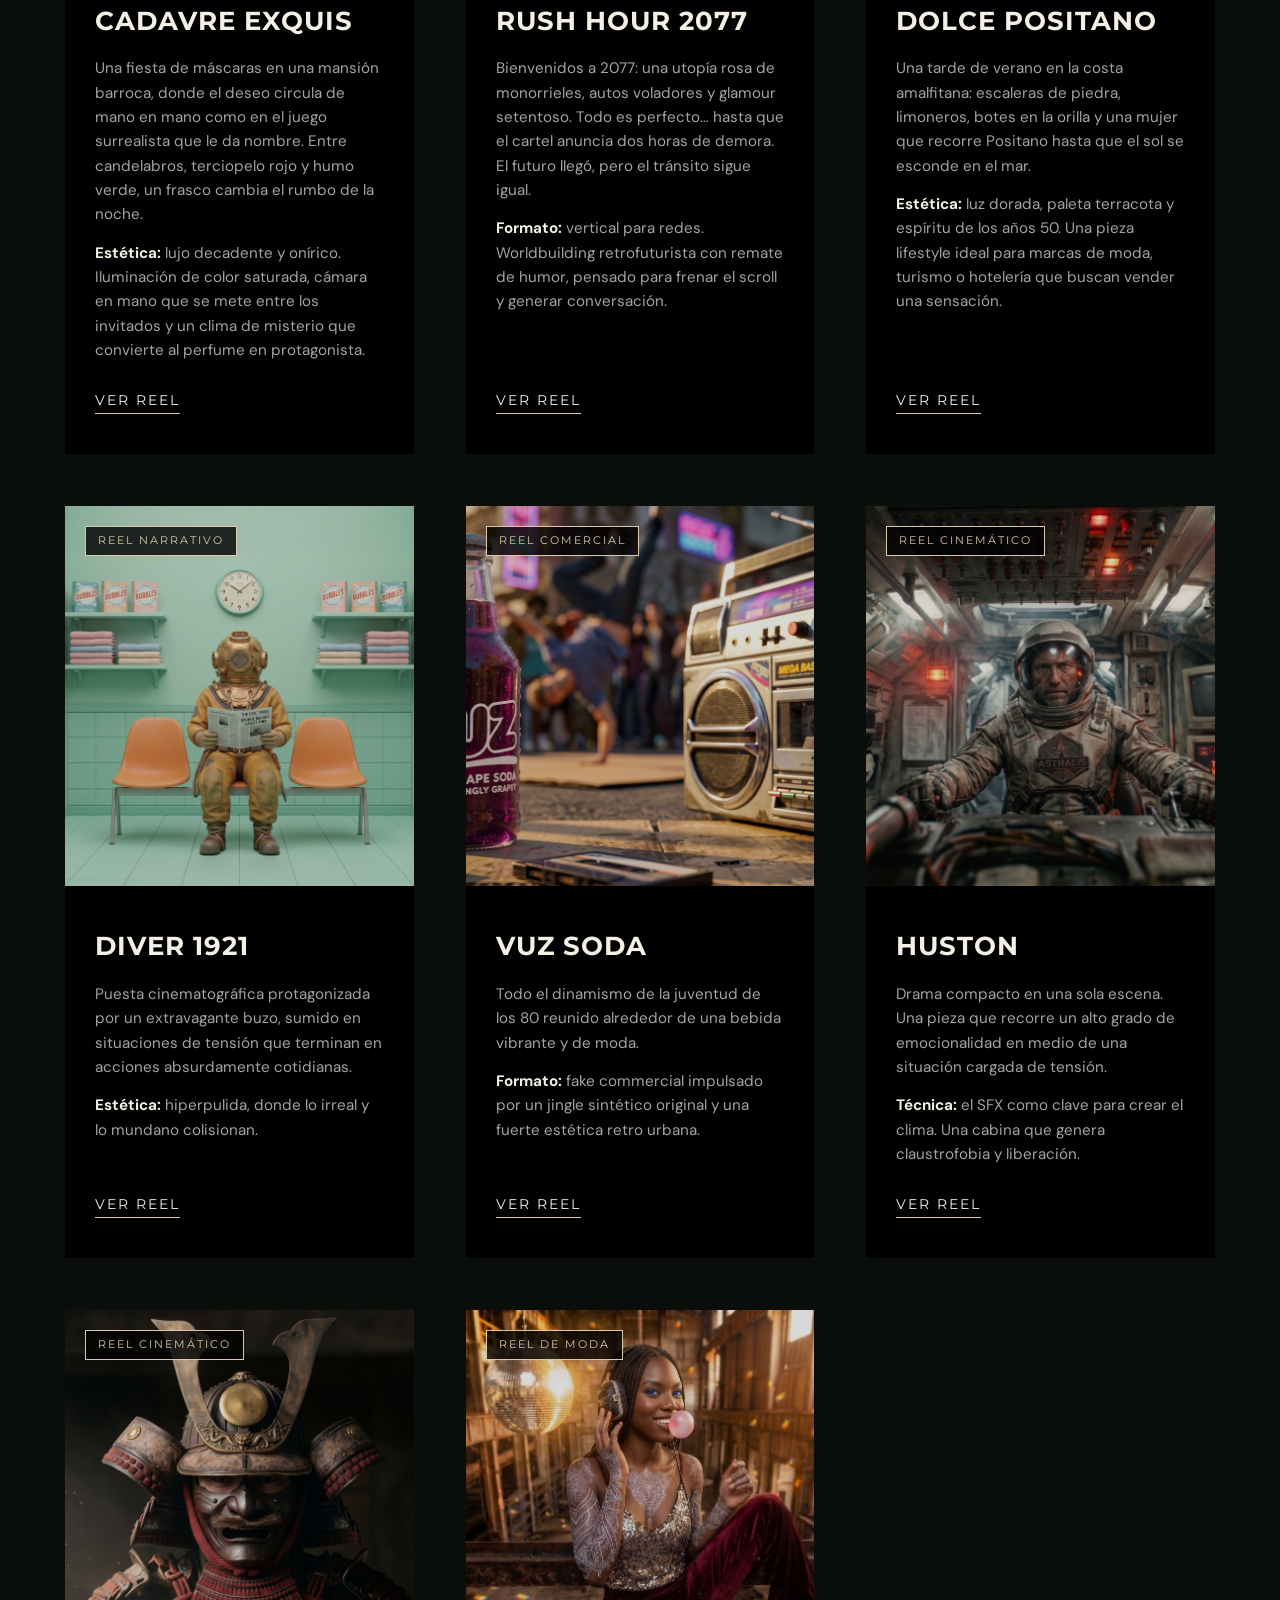
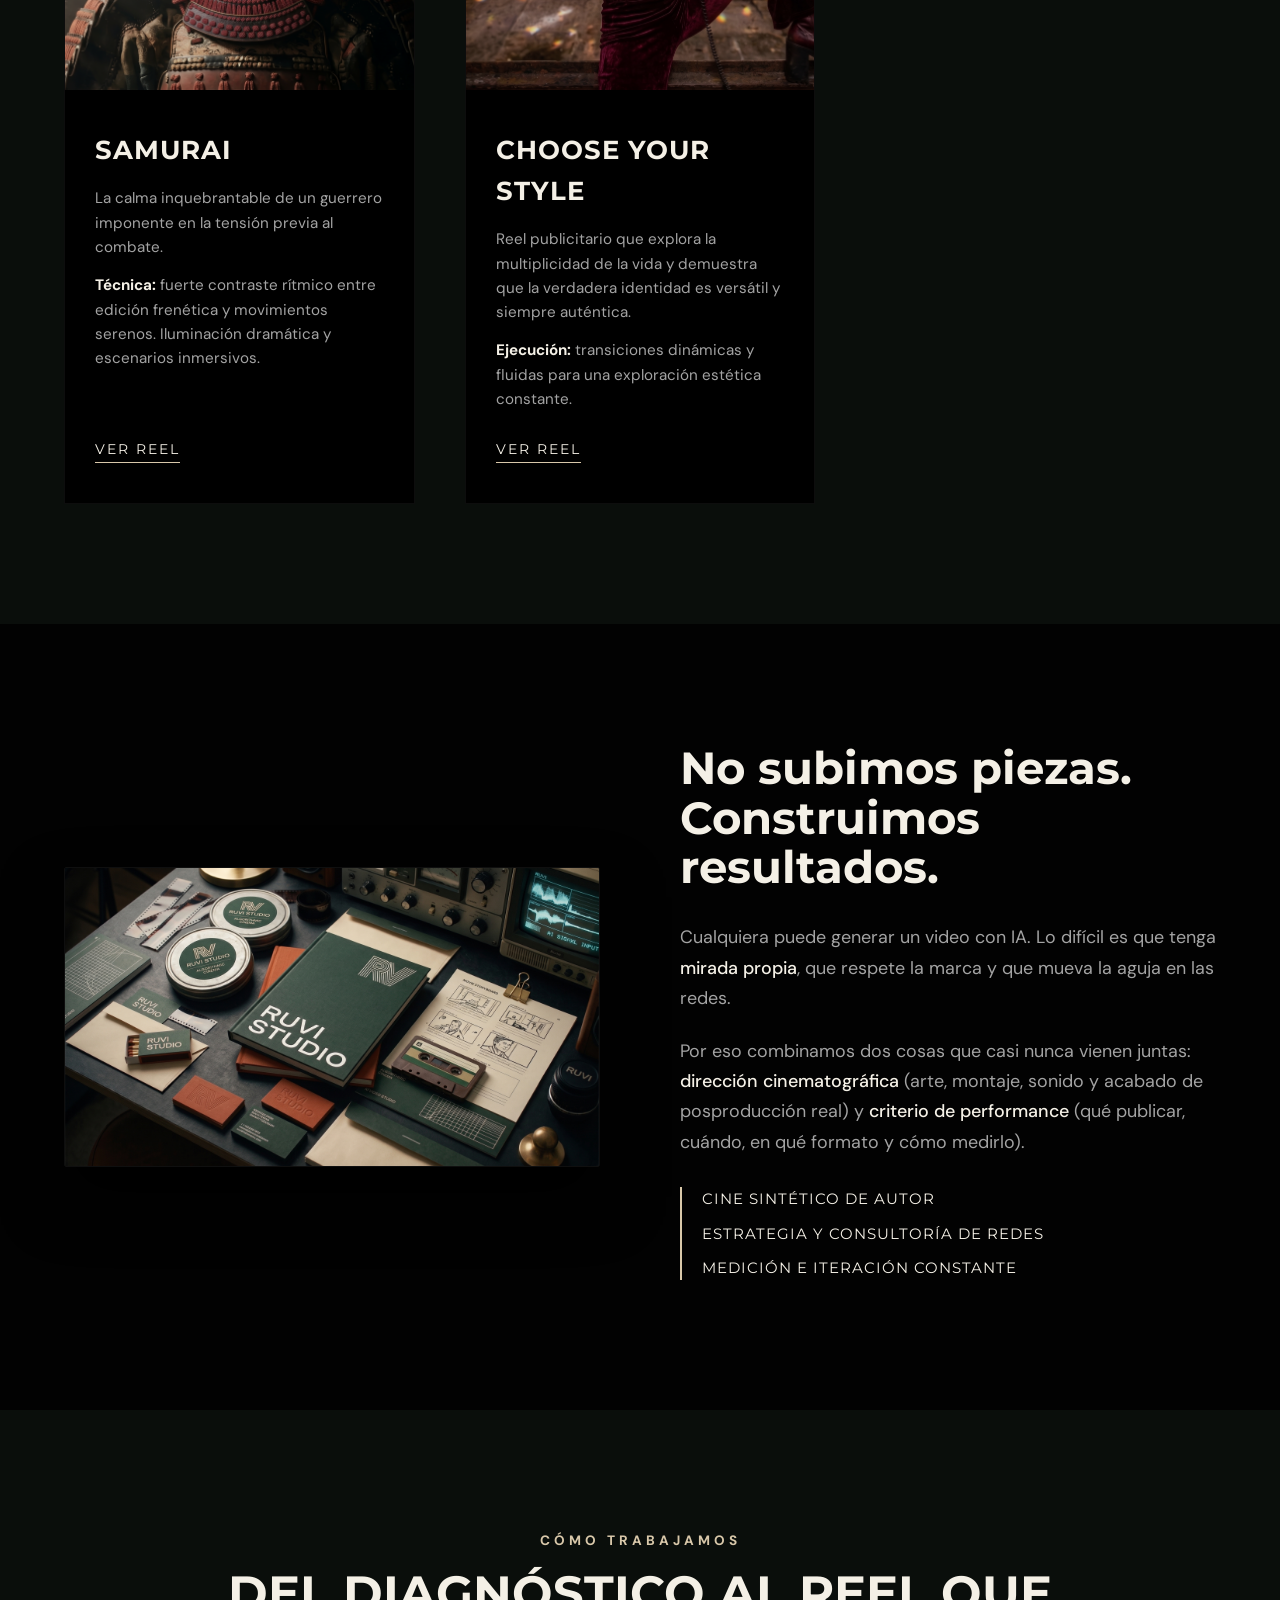
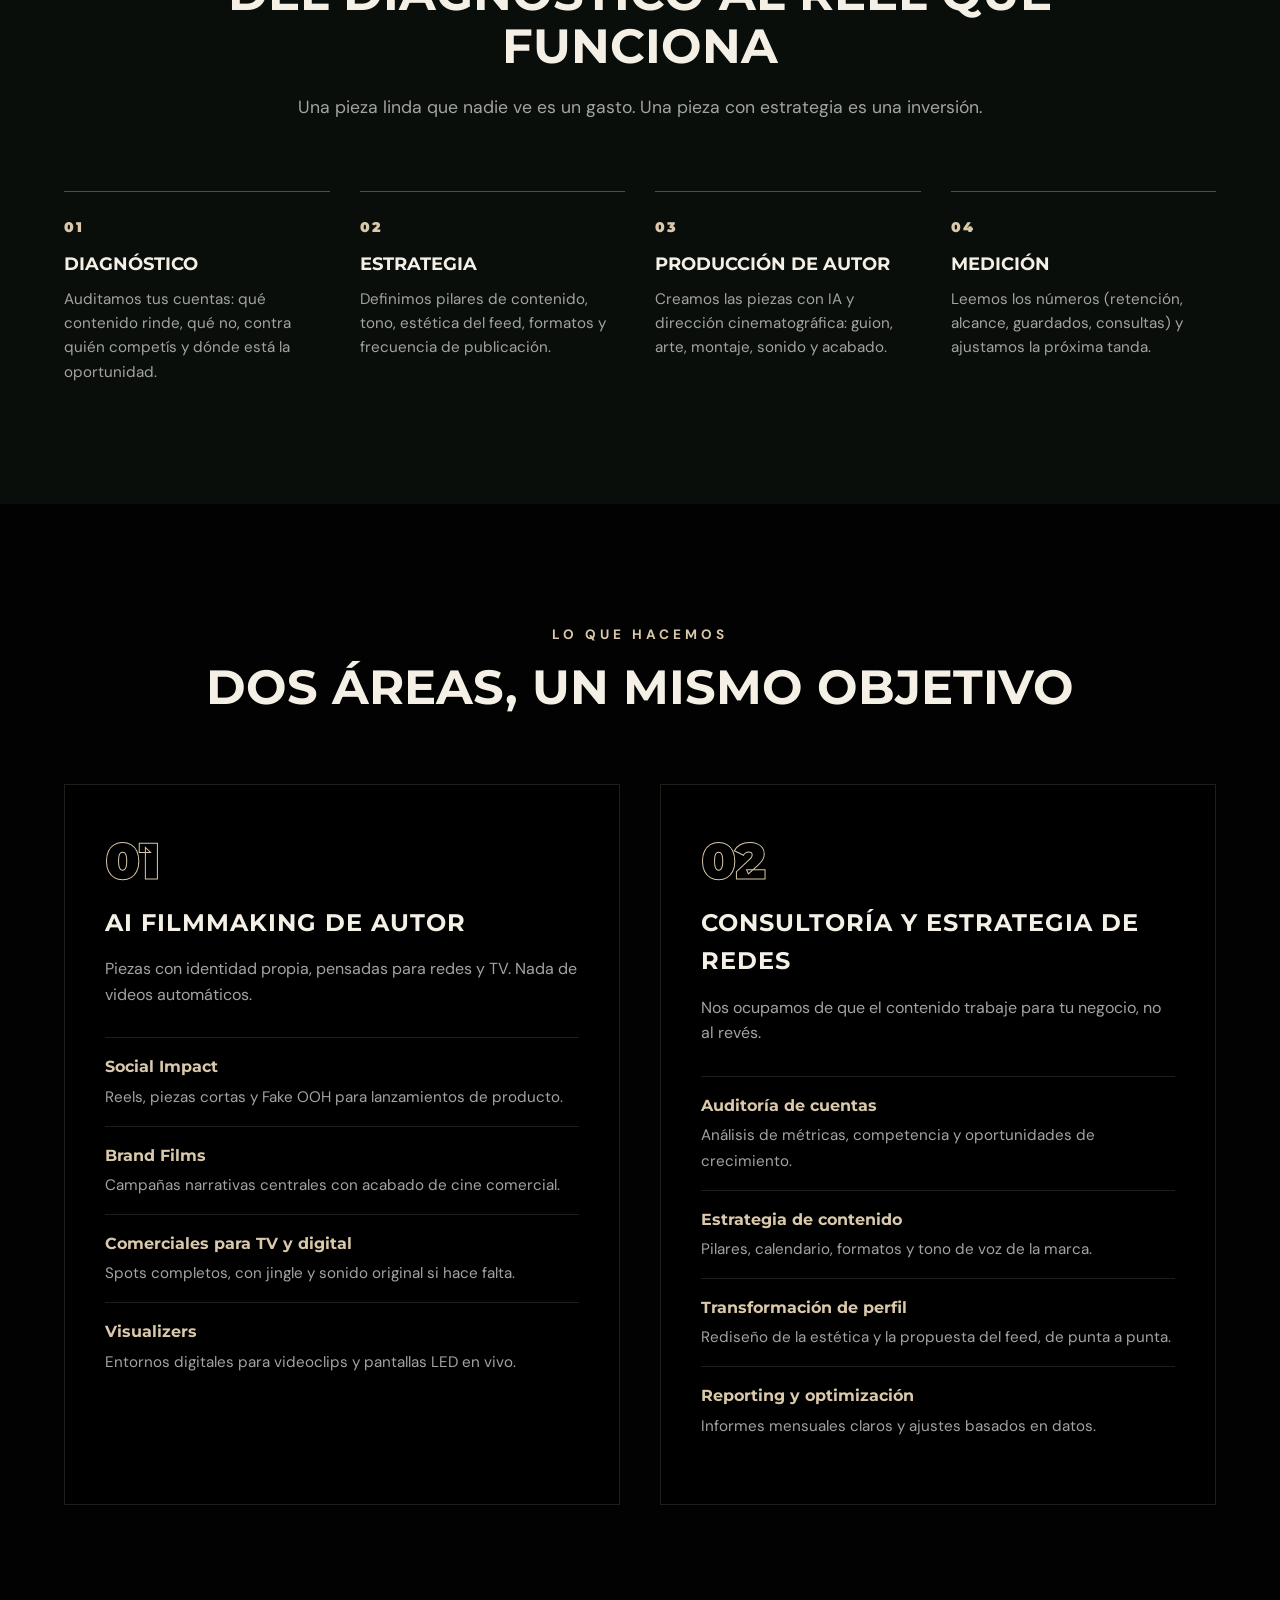
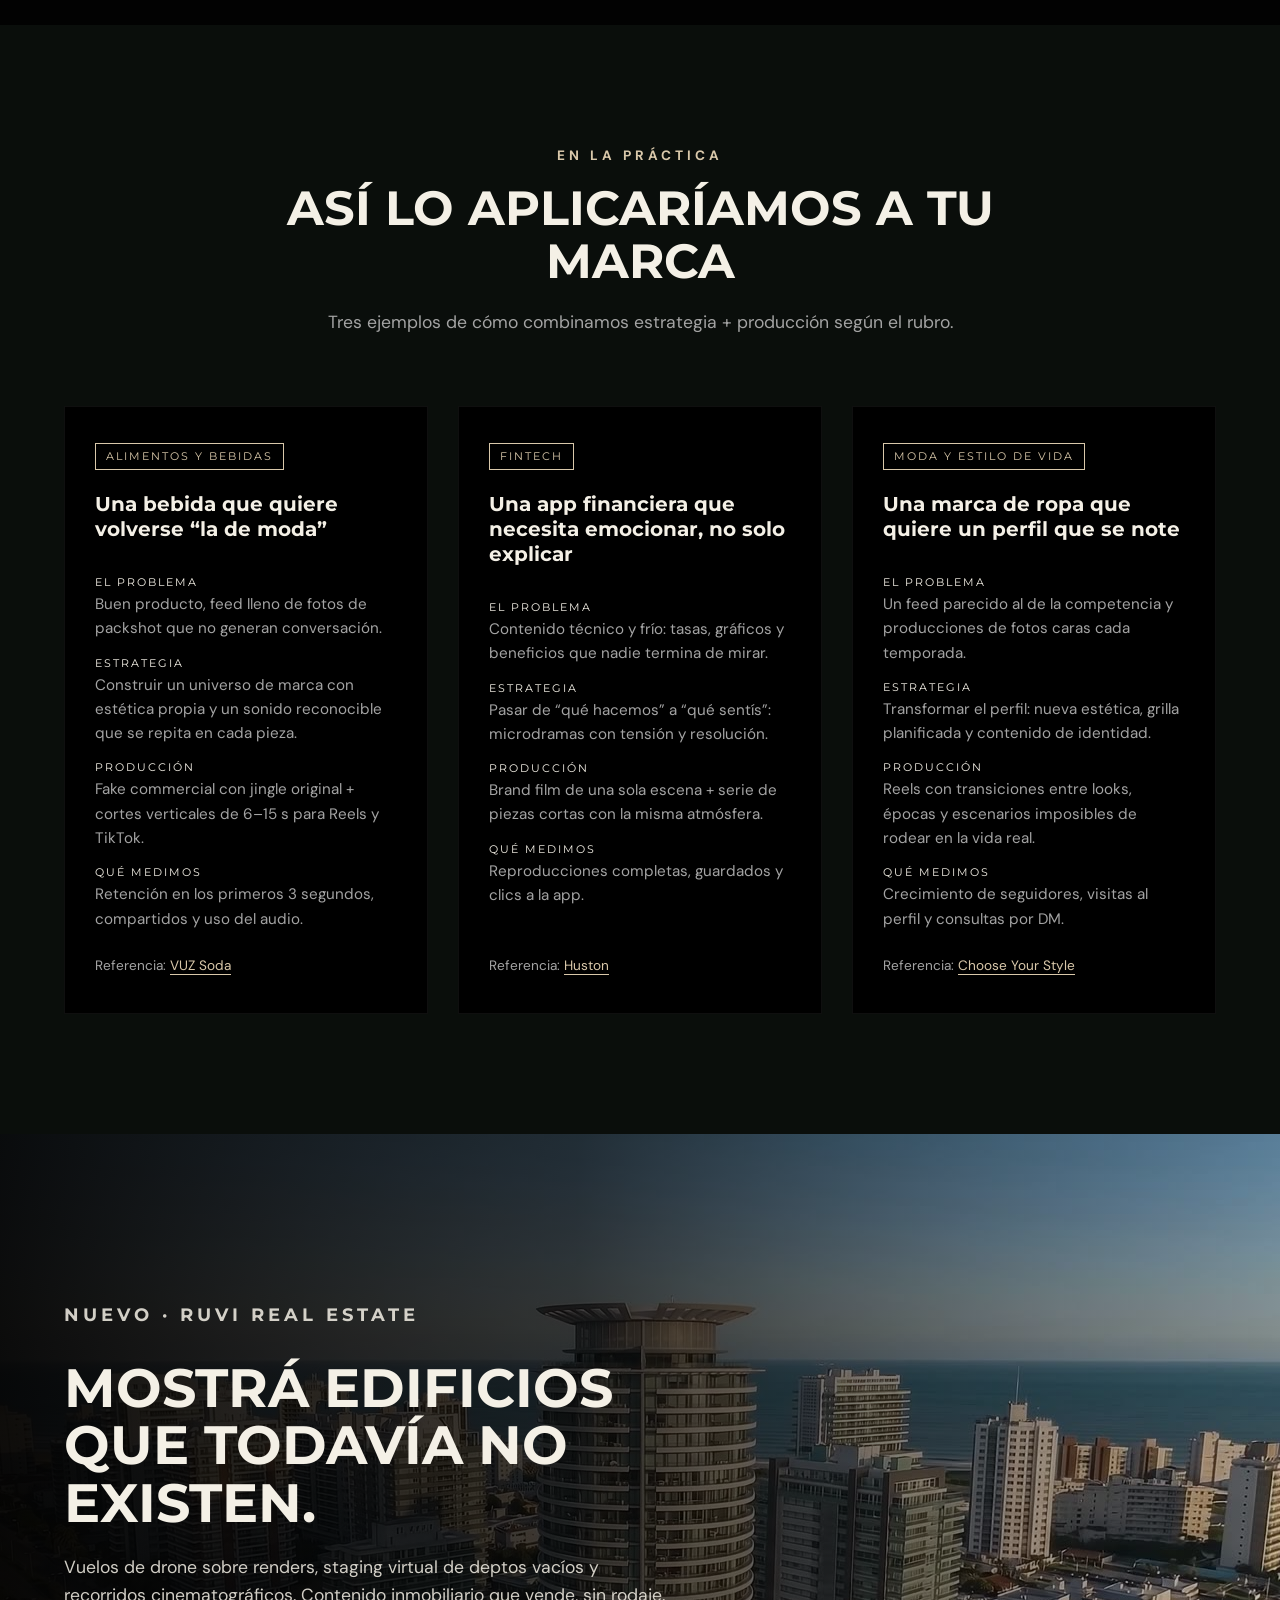
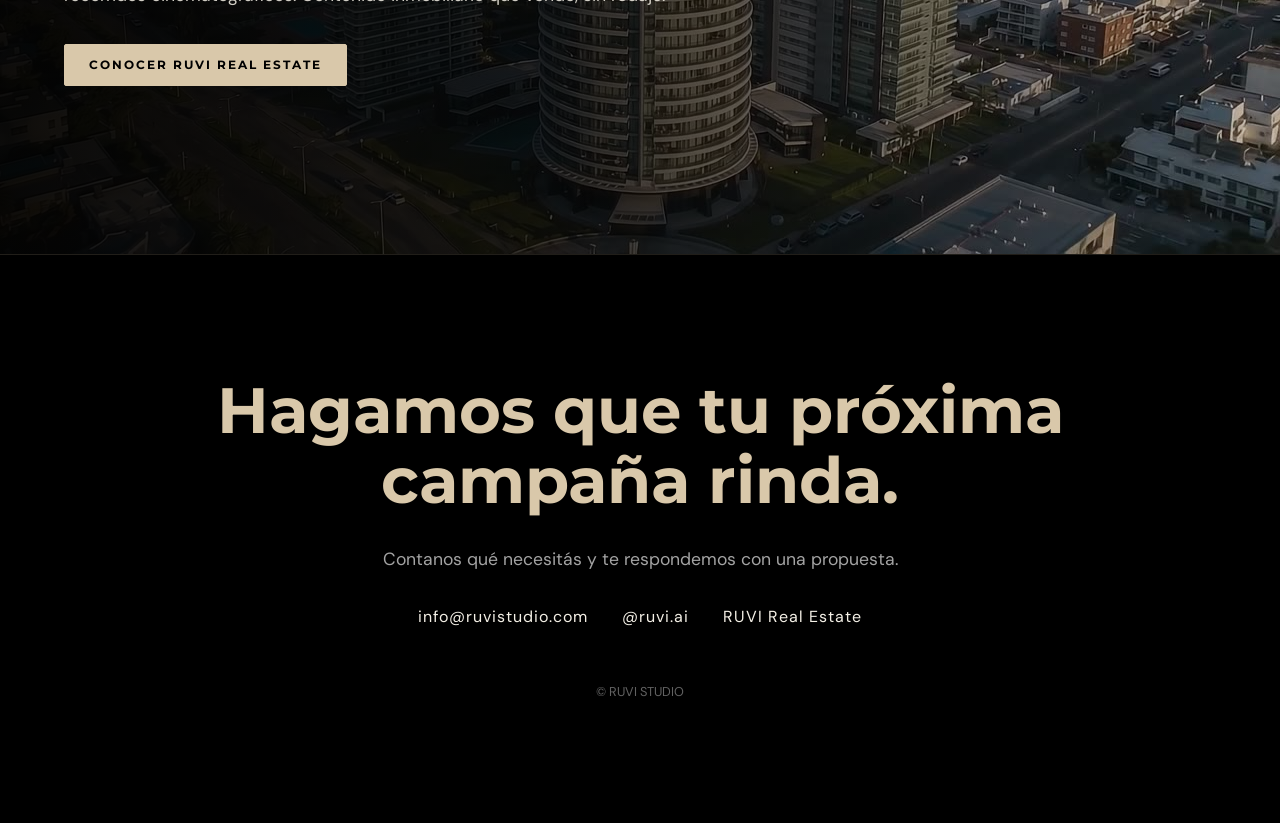
==== commit 6643ca85: "Subir Casos de Estudio justo debajo de la portada Co-Authored-By: Claude Opus 5.5 <noreply@anthropic" ====
--- a/index.html
+++ b/index.html
@@ -21,10 +21,10 @@
     <nav>
         <a href="index.html"><img src="logo.png" alt="RUVI Studio" class="logo-img"></a>
         <ul class="nav-links">
+            <li><a href="#trabajos"><span class="es">Trabajos</span><span class="en">Work</span></a></li>
             <li><a href="#enfoque"><span class="es">Enfoque</span><span class="en">Approach</span></a></li>
             <li><a href="#servicios"><span class="es">Servicios</span><span class="en">Services</span></a></li>
             <li><a href="#ejemplos"><span class="es">Ejemplos</span><span class="en">Examples</span></a></li>
-            <li><a href="#trabajos"><span class="es">Trabajos</span><span class="en">Work</span></a></li>
             <li><a href="real-estate.html" class="highlight">RUVI Real Estate</a></li>
         </ul>
         <div class="nav-controls">
@@ -48,6 +48,224 @@
         <div class="btn-row">
             <a href="#trabajos" class="btn solid"><span class="es">Ver trabajos</span><span class="en">See work</span></a>
             <a href="real-estate.html" class="btn"><span class="es">RUVI Real Estate →</span><span class="en">RUVI Real Estate →</span></a>
+        </div>
+    </section>
+
+    <!-- ===== CASOS ===== -->
+    <section class="container" id="trabajos">
+        <div class="section-header reveal">
+            <p class="kicker es">TRABAJOS DESTACADOS</p>
+            <p class="kicker en">SELECTED WORK</p>
+            <h2 class="es">Casos de Estudio</h2>
+            <h2 class="en">Case Studies</h2>
+        </div>
+
+        <div class="grid">
+            <!-- CADAVRE EXQUIS -->
+            <div class="card reveal">
+                <div class="slider-container video-card" onclick="openVideo('videos/cadavre-exquis.mp4')">
+                    <span class="card-tag es">Fragancia · Fashion Film</span>
+                    <span class="card-tag en">Fragrance · Fashion Film</span>
+                    <video class="card-video" data-autoplay muted loop playsinline preload="metadata" poster="videos/cadavre-exquis.jpg">
+                        <source src="videos/cadavre-exquis.mp4" type="video/mp4">
+                    </video>
+                    <span class="play-icon" aria-hidden="true">&#9654;</span>
+                </div>
+                <div class="card-body">
+                    <h3 class="card-title">CADAVRE EXQUIS</h3>
+                    <div class="card-text es">
+                        <p>Una fiesta de máscaras en una mansión barroca, donde el deseo circula de mano en mano como en el juego surrealista que le da nombre. Entre candelabros, terciopelo rojo y humo verde, un frasco cambia el rumbo de la noche.</p>
+                        <p><strong>Estética:</strong> lujo decadente y onírico. Iluminación de color saturada, cámara en mano que se mete entre los invitados y un clima de misterio que convierte al perfume en protagonista.</p>
+                    </div>
+                    <div class="card-text en">
+                        <p>A masquerade ball in a baroque mansion, where desire passes from hand to hand like the surrealist game that gives it its name. Among chandeliers, red velvet and green smoke, a single bottle changes the course of the night.</p>
+                        <p><strong>Aesthetics:</strong> decadent, dreamlike luxury. Saturated colour lighting, handheld camera weaving between the guests and an air of mystery that makes the fragrance the star.</p>
+                    </div>
+                    <button type="button" class="watch-btn" onclick="openVideo('videos/cadavre-exquis.mp4')"><span class="es">Ver Reel</span><span class="en">Watch Reel</span></button>
+                </div>
+            </div>
+
+            <!-- RUSH HOUR 2077 -->
+            <div class="card reveal">
+                <div class="slider-container video-card" onclick="openVideo('videos/rush-hour-2077.mp4')">
+                    <span class="card-tag es">Reel Conceptual</span>
+                    <span class="card-tag en">Concept Reel</span>
+                    <video class="card-video" data-autoplay muted loop playsinline preload="metadata" poster="videos/rush-hour-2077.jpg">
+                        <source src="videos/rush-hour-2077.mp4" type="video/mp4">
+                    </video>
+                    <span class="play-icon" aria-hidden="true">&#9654;</span>
+                </div>
+                <div class="card-body">
+                    <h3 class="card-title">RUSH HOUR 2077</h3>
+                    <div class="card-text es">
+                        <p>Bienvenidos a 2077: una utopía rosa de monorrieles, autos voladores y glamour setentoso. Todo es perfecto… hasta que el cartel anuncia dos horas de demora. El futuro llegó, pero el tránsito sigue igual.</p>
+                        <p><strong>Formato:</strong> vertical para redes. Worldbuilding retrofuturista con remate de humor, pensado para frenar el scroll y generar conversación.</p>
+                    </div>
+                    <div class="card-text en">
+                        <p>Welcome to 2077: a pink utopia of monorails, flying cars and 70s glamour. Everything is perfect… until the sign announces a two-hour delay. The future is here, but traffic is just the same.</p>
+                        <p><strong>Format:</strong> vertical, social-first. Retro-futuristic worldbuilding with a comedic punchline, built to stop the scroll and spark conversation.</p>
+                    </div>
+                    <button type="button" class="watch-btn" onclick="openVideo('videos/rush-hour-2077.mp4')"><span class="es">Ver Reel</span><span class="en">Watch Reel</span></button>
+                </div>
+            </div>
+
+            <!-- DOLCE POSITANO -->
+            <div class="card reveal">
+                <div class="slider-container video-card" onclick="openVideo('videos/dolce-positano.mp4')">
+                    <span class="card-tag es">Reel de Moda · Lifestyle</span>
+                    <span class="card-tag en">Fashion · Lifestyle Reel</span>
+                    <video class="card-video" data-autoplay muted loop playsinline preload="metadata" poster="videos/dolce-positano.jpg">
+                        <source src="videos/dolce-positano.mp4" type="video/mp4">
+                    </video>
+                    <span class="play-icon" aria-hidden="true">&#9654;</span>
+                </div>
+                <div class="card-body">
+                    <h3 class="card-title">DOLCE POSITANO</h3>
+                    <div class="card-text es">
+                        <p>Una tarde de verano en la costa amalfitana: escaleras de piedra, limoneros, botes en la orilla y una mujer que recorre Positano hasta que el sol se esconde en el mar.</p>
+                        <p><strong>Estética:</strong> luz dorada, paleta terracota y espíritu de los años 50. Una pieza lifestyle ideal para marcas de moda, turismo o hotelería que buscan vender una sensación.</p>
+                    </div>
+                    <div class="card-text en">
+                        <p>A summer afternoon on the Amalfi Coast: stone stairways, lemon trees, boats on the shore and a woman wandering through Positano until the sun sinks into the sea.</p>
+                        <p><strong>Aesthetics:</strong> golden-hour light, terracotta palette and a 1950s spirit. A lifestyle piece made for fashion, travel or hospitality brands that want to sell a feeling.</p>
+                    </div>
+                    <button type="button" class="watch-btn" onclick="openVideo('videos/dolce-positano.mp4')"><span class="es">Ver Reel</span><span class="en">Watch Reel</span></button>
+                </div>
+            </div>
+
+            <!-- 1. DIVER 1921 -->
+            <div class="card reveal">
+                <div class="slider-container">
+                    <span class="card-tag es">Reel Narrativo</span>
+                    <span class="card-tag en">Narrative Reel</span>
+                    <button class="slider-btn prev" onclick="moveSlide(this, -1)" aria-label="Anterior">&#10094;</button>
+                    <button class="slider-btn next" onclick="moveSlide(this, 1)" aria-label="Siguiente">&#10095;</button>
+                    <div class="slider-wrapper">
+                        <img src="Lavanderia.png" class="slide active" alt="Diver 1921" loading="lazy">
+                        <img src="Sushi%20bar.png" class="slide" alt="Diver 1921" loading="lazy">
+                        <img src="Telephone.png" class="slide" alt="Diver 1921" loading="lazy">
+                        <img src="Pasillo.jpeg" class="slide" alt="Diver 1921" loading="lazy">
+                    </div>
+                </div>
+                <div class="card-body">
+                    <h3 class="card-title">DIVER 1921</h3>
+                    <div class="card-text es">
+                        <p>Puesta cinematográfica protagonizada por un extravagante buzo, sumido en situaciones de tensión que terminan en acciones absurdamente cotidianas.</p>
+                        <p><strong>Estética:</strong> hiperpulida, donde lo irreal y lo mundano colisionan.</p>
+                    </div>
+                    <div class="card-text en">
+                        <p>A cinematic staging featuring an extravagant diver immersed in tense situations that end in absurdly mundane actions.</p>
+                        <p><strong>Aesthetics:</strong> hyper-polished, where the unreal and the mundane collide.</p>
+                    </div>
+                    <button type="button" class="watch-btn" onclick="openVideo('yt:rPnYFZ-M8tg')"><span class="es">Ver Reel</span><span class="en">Watch Reel</span></button>
+                </div>
+            </div>
+
+            <!-- 2. VUZ SODA -->
+            <div class="card reveal">
+                <div class="slider-container">
+                    <span class="card-tag es">Reel Comercial</span>
+                    <span class="card-tag en">Commercial Reel</span>
+                    <button class="slider-btn prev" onclick="moveSlide(this, -1)" aria-label="Anterior">&#10094;</button>
+                    <button class="slider-btn next" onclick="moveSlide(this, 1)" aria-label="Siguiente">&#10095;</button>
+                    <div class="slider-wrapper">
+                        <img src="Vuz%20Parlante.jpg" class="slide active" alt="VUZ Soda" loading="lazy">
+                        <img src="Vuz%20Skate.jpg" class="slide" alt="VUZ Soda" loading="lazy">
+                        <img src="Vuz%20Chico.jpg" class="slide" alt="VUZ Soda" loading="lazy">
+                        <img src="Vuz%20Boliche.jpg" class="slide" alt="VUZ Soda" loading="lazy">
+                    </div>
+                </div>
+                <div class="card-body">
+                    <h3 class="card-title">VUZ SODA</h3>
+                    <div class="card-text es">
+                        <p>Todo el dinamismo de la juventud de los 80 reunido alrededor de una bebida vibrante y de moda.</p>
+                        <p><strong>Formato:</strong> fake commercial impulsado por un jingle sintético original y una fuerte estética retro urbana.</p>
+                    </div>
+                    <div class="card-text en">
+                        <p>The dynamism of 80s youth gathered around a vibrant, trendy beverage.</p>
+                        <p><strong>Format:</strong> fake commercial driven by an original synthetic jingle and strong retro urban aesthetics.</p>
+                    </div>
+                    <button type="button" class="watch-btn" onclick="openVideo('yt:ayEPDruBNKI')"><span class="es">Ver Reel</span><span class="en">Watch Reel</span></button>
+                </div>
+            </div>
+
+            <!-- 3. HUSTON -->
+            <div class="card reveal">
+                <div class="slider-container">
+                    <span class="card-tag es">Reel Cinemático</span>
+                    <span class="card-tag en">Cinematic Reel</span>
+                    <div class="slider-wrapper">
+                        <img src="Astronauta.jpg" class="slide active" alt="Huston" loading="lazy">
+                    </div>
+                </div>
+                <div class="card-body">
+                    <h3 class="card-title">HUSTON</h3>
+                    <div class="card-text es">
+                        <p>Drama compacto en una sola escena. Una pieza que recorre un alto grado de emocionalidad en medio de una situación cargada de tensión.</p>
+                        <p><strong>Técnica:</strong> el SFX como clave para crear el clima. Una cabina que genera claustrofobia y liberación.</p>
+                    </div>
+                    <div class="card-text en">
+                        <p>A compact drama in a single scene. A piece that travels through deep emotion within a tension-filled situation.</p>
+                        <p><strong>Technique:</strong> SFX as the key to setting the mood. A cabin that generates both claustrophobia and release.</p>
+                    </div>
+                    <button type="button" class="watch-btn" onclick="openVideo('yt:eiHfpl1FxrQ')"><span class="es">Ver Reel</span><span class="en">Watch Reel</span></button>
+                </div>
+            </div>
+
+            <!-- 4. SAMURAI -->
+            <div class="card reveal">
+                <div class="slider-container">
+                    <span class="card-tag es">Reel Cinemático</span>
+                    <span class="card-tag en">Cinematic Reel</span>
+                    <button class="slider-btn prev" onclick="moveSlide(this, -1)" aria-label="Anterior">&#10094;</button>
+                    <button class="slider-btn next" onclick="moveSlide(this, 1)" aria-label="Siguiente">&#10095;</button>
+                    <div class="slider-wrapper">
+                        <img src="SAMURAI%20CASCO.jpeg" class="slide active" alt="Samurai" loading="lazy">
+                        <img src="Samurai%20smoking.jpg" class="slide" alt="Samurai" loading="lazy">
+                        <img src="Sitting%20Samurai.jpeg" class="slide" alt="Samurai" loading="lazy">
+                    </div>
+                </div>
+                <div class="card-body">
+                    <h3 class="card-title">SAMURAI</h3>
+                    <div class="card-text es">
+                        <p>La calma inquebrantable de un guerrero imponente en la tensión previa al combate.</p>
+                        <p><strong>Técnica:</strong> fuerte contraste rítmico entre edición frenética y movimientos serenos. Iluminación dramática y escenarios inmersivos.</p>
+                    </div>
+                    <div class="card-text en">
+                        <p>The unbreakable calm of an imposing warrior in the tension before combat.</p>
+                        <p><strong>Technique:</strong> strong rhythmic contrast between frantic editing and serene movement. Dramatic lighting and immersive settings.</p>
+                    </div>
+                    <button type="button" class="watch-btn" onclick="openVideo('yt:cr6pFpzVu3k')"><span class="es">Ver Reel</span><span class="en">Watch Reel</span></button>
+                </div>
+            </div>
+
+            <!-- 5. CHOOSE YOUR STYLE -->
+            <div class="card reveal">
+                <div class="slider-container">
+                    <span class="card-tag es">Reel de Moda</span>
+                    <span class="card-tag en">Fashion Reel</span>
+                    <button class="slider-btn prev" onclick="moveSlide(this, -1)" aria-label="Anterior">&#10094;</button>
+                    <button class="slider-btn next" onclick="moveSlide(this, 1)" aria-label="Siguiente">&#10095;</button>
+                    <div class="slider-wrapper">
+                        <img src="Chica%2070.jpeg" class="slide active" alt="Choose Your Style" loading="lazy">
+                        <img src="MET%20gala.jpeg" class="slide" alt="Choose Your Style" loading="lazy">
+                        <img src="Electrica.jpeg" class="slide" alt="Choose Your Style" loading="lazy">
+                        <img src="Chica%20vestido.png" class="slide" alt="Choose Your Style" loading="lazy">
+                    </div>
+                </div>
+                <div class="card-body">
+                    <h3 class="card-title">CHOOSE YOUR STYLE</h3>
+                    <div class="card-text es">
+                        <p>Reel publicitario que explora la multiplicidad de la vida y demuestra que la verdadera identidad es versátil y siempre auténtica.</p>
+                        <p><strong>Ejecución:</strong> transiciones dinámicas y fluidas para una exploración estética constante.</p>
+                    </div>
+                    <div class="card-text en">
+                        <p>Advertising reel exploring life's multiplicity, proving that true identity is versatile and always authentic.</p>
+                        <p><strong>Execution:</strong> fluid, dynamic transitions for constant aesthetic exploration.</p>
+                    </div>
+                    <button type="button" class="watch-btn" onclick="openVideo('yt:c0Q_Xpwpi2w')"><span class="es">Ver Reel</span><span class="en">Watch Reel</span></button>
+                </div>
+            </div>
         </div>
     </section>
 
@@ -270,224 +488,6 @@
         </div>
     </section>
 
-    <!-- ===== CASOS ===== -->
-    <section class="container-dark" id="trabajos">
-        <div class="section-header reveal">
-            <p class="kicker es">TRABAJOS DESTACADOS</p>
-            <p class="kicker en">SELECTED WORK</p>
-            <h2 class="es">Casos de Estudio</h2>
-            <h2 class="en">Case Studies</h2>
-        </div>
-
-        <div class="grid">
-            <!-- CADAVRE EXQUIS -->
-            <div class="card reveal">
-                <div class="slider-container video-card" onclick="openVideo('videos/cadavre-exquis.mp4')">
-                    <span class="card-tag es">Fragancia · Fashion Film</span>
-                    <span class="card-tag en">Fragrance · Fashion Film</span>
-                    <video class="card-video" data-autoplay muted loop playsinline preload="metadata" poster="videos/cadavre-exquis.jpg">
-                        <source src="videos/cadavre-exquis.mp4" type="video/mp4">
-                    </video>
-                    <span class="play-icon" aria-hidden="true">&#9654;</span>
-                </div>
-                <div class="card-body">
-                    <h3 class="card-title">CADAVRE EXQUIS</h3>
-                    <div class="card-text es">
-                        <p>Una fiesta de máscaras en una mansión barroca, donde el deseo circula de mano en mano como en el juego surrealista que le da nombre. Entre candelabros, terciopelo rojo y humo verde, un frasco cambia el rumbo de la noche.</p>
-                        <p><strong>Estética:</strong> lujo decadente y onírico. Iluminación de color saturada, cámara en mano que se mete entre los invitados y un clima de misterio que convierte al perfume en protagonista.</p>
-                    </div>
-                    <div class="card-text en">
-                        <p>A masquerade ball in a baroque mansion, where desire passes from hand to hand like the surrealist game that gives it its name. Among chandeliers, red velvet and green smoke, a single bottle changes the course of the night.</p>
-                        <p><strong>Aesthetics:</strong> decadent, dreamlike luxury. Saturated colour lighting, handheld camera weaving between the guests and an air of mystery that makes the fragrance the star.</p>
-                    </div>
-                    <button type="button" class="watch-btn" onclick="openVideo('videos/cadavre-exquis.mp4')"><span class="es">Ver Reel</span><span class="en">Watch Reel</span></button>
-                </div>
-            </div>
-
-            <!-- RUSH HOUR 2077 -->
-            <div class="card reveal">
-                <div class="slider-container video-card" onclick="openVideo('videos/rush-hour-2077.mp4')">
-                    <span class="card-tag es">Reel Conceptual</span>
-                    <span class="card-tag en">Concept Reel</span>
-                    <video class="card-video" data-autoplay muted loop playsinline preload="metadata" poster="videos/rush-hour-2077.jpg">
-                        <source src="videos/rush-hour-2077.mp4" type="video/mp4">
-                    </video>
-                    <span class="play-icon" aria-hidden="true">&#9654;</span>
-                </div>
-                <div class="card-body">
-                    <h3 class="card-title">RUSH HOUR 2077</h3>
-                    <div class="card-text es">
-                        <p>Bienvenidos a 2077: una utopía rosa de monorrieles, autos voladores y glamour setentoso. Todo es perfecto… hasta que el cartel anuncia dos horas de demora. El futuro llegó, pero el tránsito sigue igual.</p>
-                        <p><strong>Formato:</strong> vertical para redes. Worldbuilding retrofuturista con remate de humor, pensado para frenar el scroll y generar conversación.</p>
-                    </div>
-                    <div class="card-text en">
-                        <p>Welcome to 2077: a pink utopia of monorails, flying cars and 70s glamour. Everything is perfect… until the sign announces a two-hour delay. The future is here, but traffic is just the same.</p>
-                        <p><strong>Format:</strong> vertical, social-first. Retro-futuristic worldbuilding with a comedic punchline, built to stop the scroll and spark conversation.</p>
-                    </div>
-                    <button type="button" class="watch-btn" onclick="openVideo('videos/rush-hour-2077.mp4')"><span class="es">Ver Reel</span><span class="en">Watch Reel</span></button>
-                </div>
-            </div>
-
-            <!-- DOLCE POSITANO -->
-            <div class="card reveal">
-                <div class="slider-container video-card" onclick="openVideo('videos/dolce-positano.mp4')">
-                    <span class="card-tag es">Reel de Moda · Lifestyle</span>
-                    <span class="card-tag en">Fashion · Lifestyle Reel</span>
-                    <video class="card-video" data-autoplay muted loop playsinline preload="metadata" poster="videos/dolce-positano.jpg">
-                        <source src="videos/dolce-positano.mp4" type="video/mp4">
-                    </video>
-                    <span class="play-icon" aria-hidden="true">&#9654;</span>
-                </div>
-                <div class="card-body">
-                    <h3 class="card-title">DOLCE POSITANO</h3>
-                    <div class="card-text es">
-                        <p>Una tarde de verano en la costa amalfitana: escaleras de piedra, limoneros, botes en la orilla y una mujer que recorre Positano hasta que el sol se esconde en el mar.</p>
-                        <p><strong>Estética:</strong> luz dorada, paleta terracota y espíritu de los años 50. Una pieza lifestyle ideal para marcas de moda, turismo o hotelería que buscan vender una sensación.</p>
-                    </div>
-                    <div class="card-text en">
-                        <p>A summer afternoon on the Amalfi Coast: stone stairways, lemon trees, boats on the shore and a woman wandering through Positano until the sun sinks into the sea.</p>
-                        <p><strong>Aesthetics:</strong> golden-hour light, terracotta palette and a 1950s spirit. A lifestyle piece made for fashion, travel or hospitality brands that want to sell a feeling.</p>
-                    </div>
-                    <button type="button" class="watch-btn" onclick="openVideo('videos/dolce-positano.mp4')"><span class="es">Ver Reel</span><span class="en">Watch Reel</span></button>
-                </div>
-            </div>
-
-            <!-- 1. DIVER 1921 -->
-            <div class="card reveal">
-                <div class="slider-container">
-                    <span class="card-tag es">Reel Narrativo</span>
-                    <span class="card-tag en">Narrative Reel</span>
-                    <button class="slider-btn prev" onclick="moveSlide(this, -1)" aria-label="Anterior">&#10094;</button>
-                    <button class="slider-btn next" onclick="moveSlide(this, 1)" aria-label="Siguiente">&#10095;</button>
-                    <div class="slider-wrapper">
-                        <img src="Lavanderia.png" class="slide active" alt="Diver 1921" loading="lazy">
-                        <img src="Sushi%20bar.png" class="slide" alt="Diver 1921" loading="lazy">
-                        <img src="Telephone.png" class="slide" alt="Diver 1921" loading="lazy">
-                        <img src="Pasillo.jpeg" class="slide" alt="Diver 1921" loading="lazy">
-                    </div>
-                </div>
-                <div class="card-body">
-                    <h3 class="card-title">DIVER 1921</h3>
-                    <div class="card-text es">
-                        <p>Puesta cinematográfica protagonizada por un extravagante buzo, sumido en situaciones de tensión que terminan en acciones absurdamente cotidianas.</p>
-                        <p><strong>Estética:</strong> hiperpulida, donde lo irreal y lo mundano colisionan.</p>
-                    </div>
-                    <div class="card-text en">
-                        <p>A cinematic staging featuring an extravagant diver immersed in tense situations that end in absurdly mundane actions.</p>
-                        <p><strong>Aesthetics:</strong> hyper-polished, where the unreal and the mundane collide.</p>
-                    </div>
-                    <button type="button" class="watch-btn" onclick="openVideo('yt:rPnYFZ-M8tg')"><span class="es">Ver Reel</span><span class="en">Watch Reel</span></button>
-                </div>
-            </div>
-
-            <!-- 2. VUZ SODA -->
-            <div class="card reveal">
-                <div class="slider-container">
-                    <span class="card-tag es">Reel Comercial</span>
-                    <span class="card-tag en">Commercial Reel</span>
-                    <button class="slider-btn prev" onclick="moveSlide(this, -1)" aria-label="Anterior">&#10094;</button>
-                    <button class="slider-btn next" onclick="moveSlide(this, 1)" aria-label="Siguiente">&#10095;</button>
-                    <div class="slider-wrapper">
-                        <img src="Vuz%20Parlante.jpg" class="slide active" alt="VUZ Soda" loading="lazy">
-                        <img src="Vuz%20Skate.jpg" class="slide" alt="VUZ Soda" loading="lazy">
-                        <img src="Vuz%20Chico.jpg" class="slide" alt="VUZ Soda" loading="lazy">
-                        <img src="Vuz%20Boliche.jpg" class="slide" alt="VUZ Soda" loading="lazy">
-                    </div>
-                </div>
-                <div class="card-body">
-                    <h3 class="card-title">VUZ SODA</h3>
-                    <div class="card-text es">
-                        <p>Todo el dinamismo de la juventud de los 80 reunido alrededor de una bebida vibrante y de moda.</p>
-                        <p><strong>Formato:</strong> fake commercial impulsado por un jingle sintético original y una fuerte estética retro urbana.</p>
-                    </div>
-                    <div class="card-text en">
-                        <p>The dynamism of 80s youth gathered around a vibrant, trendy beverage.</p>
-                        <p><strong>Format:</strong> fake commercial driven by an original synthetic jingle and strong retro urban aesthetics.</p>
-                    </div>
-                    <button type="button" class="watch-btn" onclick="openVideo('yt:ayEPDruBNKI')"><span class="es">Ver Reel</span><span class="en">Watch Reel</span></button>
-                </div>
-            </div>
-
-            <!-- 3. HUSTON -->
-            <div class="card reveal">
-                <div class="slider-container">
-                    <span class="card-tag es">Reel Cinemático</span>
-                    <span class="card-tag en">Cinematic Reel</span>
-                    <div class="slider-wrapper">
-                        <img src="Astronauta.jpg" class="slide active" alt="Huston" loading="lazy">
-                    </div>
-                </div>
-                <div class="card-body">
-                    <h3 class="card-title">HUSTON</h3>
-                    <div class="card-text es">
-                        <p>Drama compacto en una sola escena. Una pieza que recorre un alto grado de emocionalidad en medio de una situación cargada de tensión.</p>
-                        <p><strong>Técnica:</strong> el SFX como clave para crear el clima. Una cabina que genera claustrofobia y liberación.</p>
-                    </div>
-                    <div class="card-text en">
-                        <p>A compact drama in a single scene. A piece that travels through deep emotion within a tension-filled situation.</p>
-                        <p><strong>Technique:</strong> SFX as the key to setting the mood. A cabin that generates both claustrophobia and release.</p>
-                    </div>
-                    <button type="button" class="watch-btn" onclick="openVideo('yt:eiHfpl1FxrQ')"><span class="es">Ver Reel</span><span class="en">Watch Reel</span></button>
-                </div>
-            </div>
-
-            <!-- 4. SAMURAI -->
-            <div class="card reveal">
-                <div class="slider-container">
-                    <span class="card-tag es">Reel Cinemático</span>
-                    <span class="card-tag en">Cinematic Reel</span>
-                    <button class="slider-btn prev" onclick="moveSlide(this, -1)" aria-label="Anterior">&#10094;</button>
-                    <button class="slider-btn next" onclick="moveSlide(this, 1)" aria-label="Siguiente">&#10095;</button>
-                    <div class="slider-wrapper">
-                        <img src="SAMURAI%20CASCO.jpeg" class="slide active" alt="Samurai" loading="lazy">
-                        <img src="Samurai%20smoking.jpg" class="slide" alt="Samurai" loading="lazy">
-                        <img src="Sitting%20Samurai.jpeg" class="slide" alt="Samurai" loading="lazy">
-                    </div>
-                </div>
-                <div class="card-body">
-                    <h3 class="card-title">SAMURAI</h3>
-                    <div class="card-text es">
-                        <p>La calma inquebrantable de un guerrero imponente en la tensión previa al combate.</p>
-                        <p><strong>Técnica:</strong> fuerte contraste rítmico entre edición frenética y movimientos serenos. Iluminación dramática y escenarios inmersivos.</p>
-                    </div>
-                    <div class="card-text en">
-                        <p>The unbreakable calm of an imposing warrior in the tension before combat.</p>
-                        <p><strong>Technique:</strong> strong rhythmic contrast between frantic editing and serene movement. Dramatic lighting and immersive settings.</p>
-                    </div>
-                    <button type="button" class="watch-btn" onclick="openVideo('yt:cr6pFpzVu3k')"><span class="es">Ver Reel</span><span class="en">Watch Reel</span></button>
-                </div>
-            </div>
-
-            <!-- 5. CHOOSE YOUR STYLE -->
-            <div class="card reveal">
-                <div class="slider-container">
-                    <span class="card-tag es">Reel de Moda</span>
-                    <span class="card-tag en">Fashion Reel</span>
-                    <button class="slider-btn prev" onclick="moveSlide(this, -1)" aria-label="Anterior">&#10094;</button>
-                    <button class="slider-btn next" onclick="moveSlide(this, 1)" aria-label="Siguiente">&#10095;</button>
-                    <div class="slider-wrapper">
-                        <img src="Chica%2070.jpeg" class="slide active" alt="Choose Your Style" loading="lazy">
-                        <img src="MET%20gala.jpeg" class="slide" alt="Choose Your Style" loading="lazy">
-                        <img src="Electrica.jpeg" class="slide" alt="Choose Your Style" loading="lazy">
-                        <img src="Chica%20vestido.png" class="slide" alt="Choose Your Style" loading="lazy">
-                    </div>
-                </div>
-                <div class="card-body">
-                    <h3 class="card-title">CHOOSE YOUR STYLE</h3>
-                    <div class="card-text es">
-                        <p>Reel publicitario que explora la multiplicidad de la vida y demuestra que la verdadera identidad es versátil y siempre auténtica.</p>
-                        <p><strong>Ejecución:</strong> transiciones dinámicas y fluidas para una exploración estética constante.</p>
-                    </div>
-                    <div class="card-text en">
-                        <p>Advertising reel exploring life's multiplicity, proving that true identity is versatile and always authentic.</p>
-                        <p><strong>Execution:</strong> fluid, dynamic transitions for constant aesthetic exploration.</p>
-                    </div>
-                    <button type="button" class="watch-btn" onclick="openVideo('yt:c0Q_Xpwpi2w')"><span class="es">Ver Reel</span><span class="en">Watch Reel</span></button>
-                </div>
-            </div>
-        </div>
-    </section>
-
     <!-- ===== FOOTER ===== -->
     <footer>
         <h2 class="es">Hagamos que tu próxima campaña rinda.</h2>
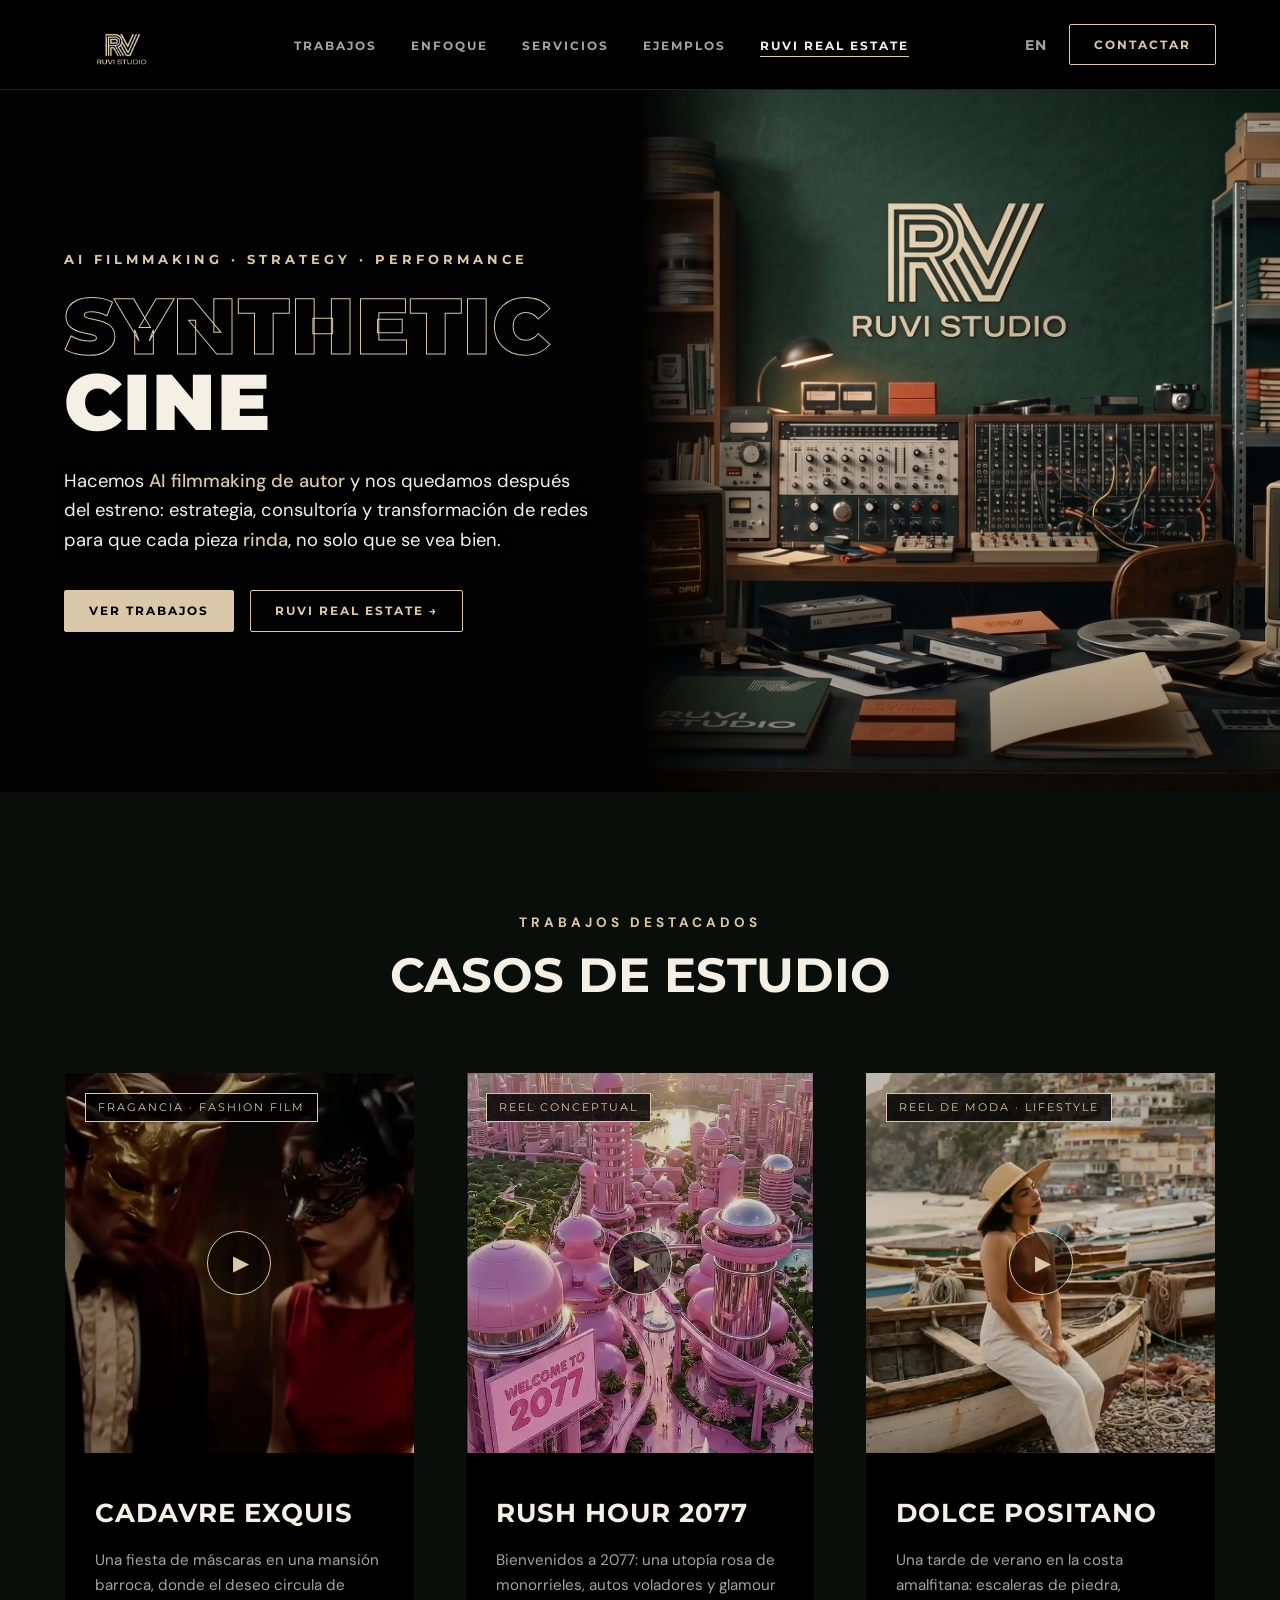
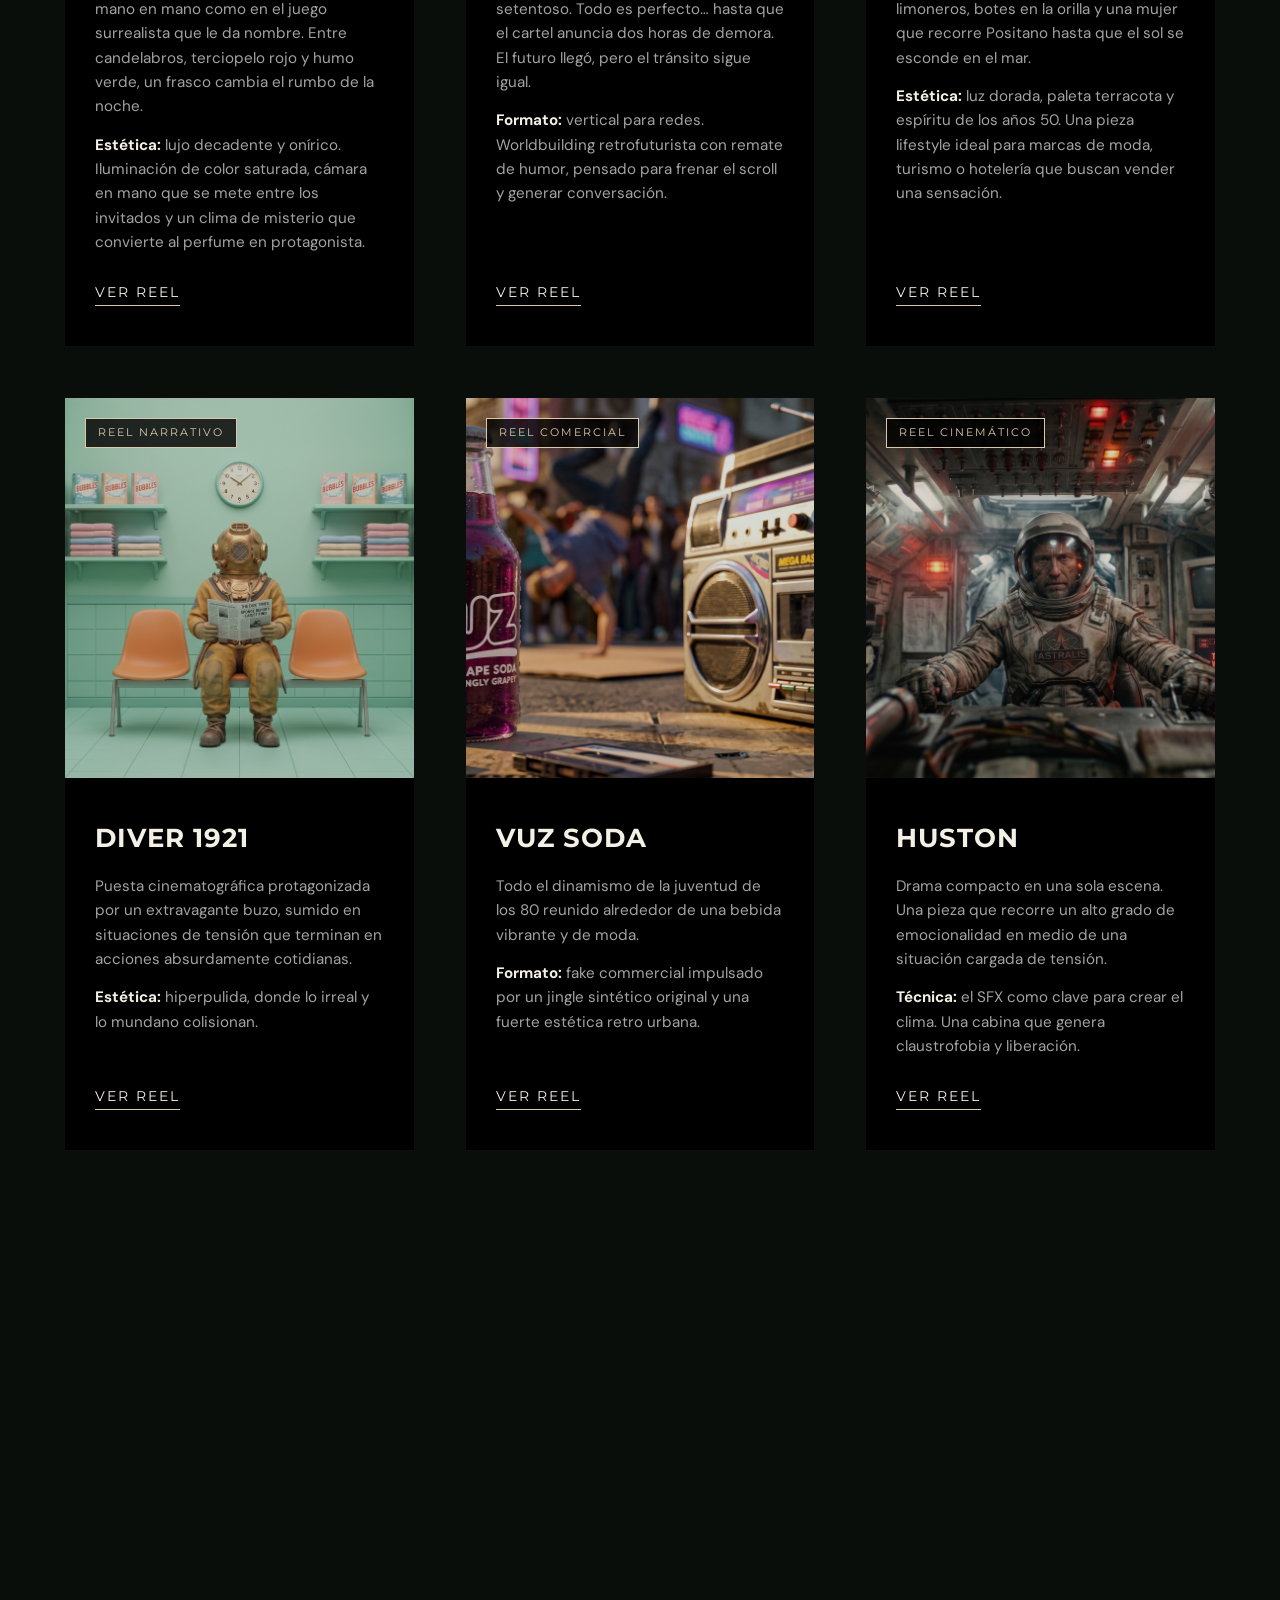
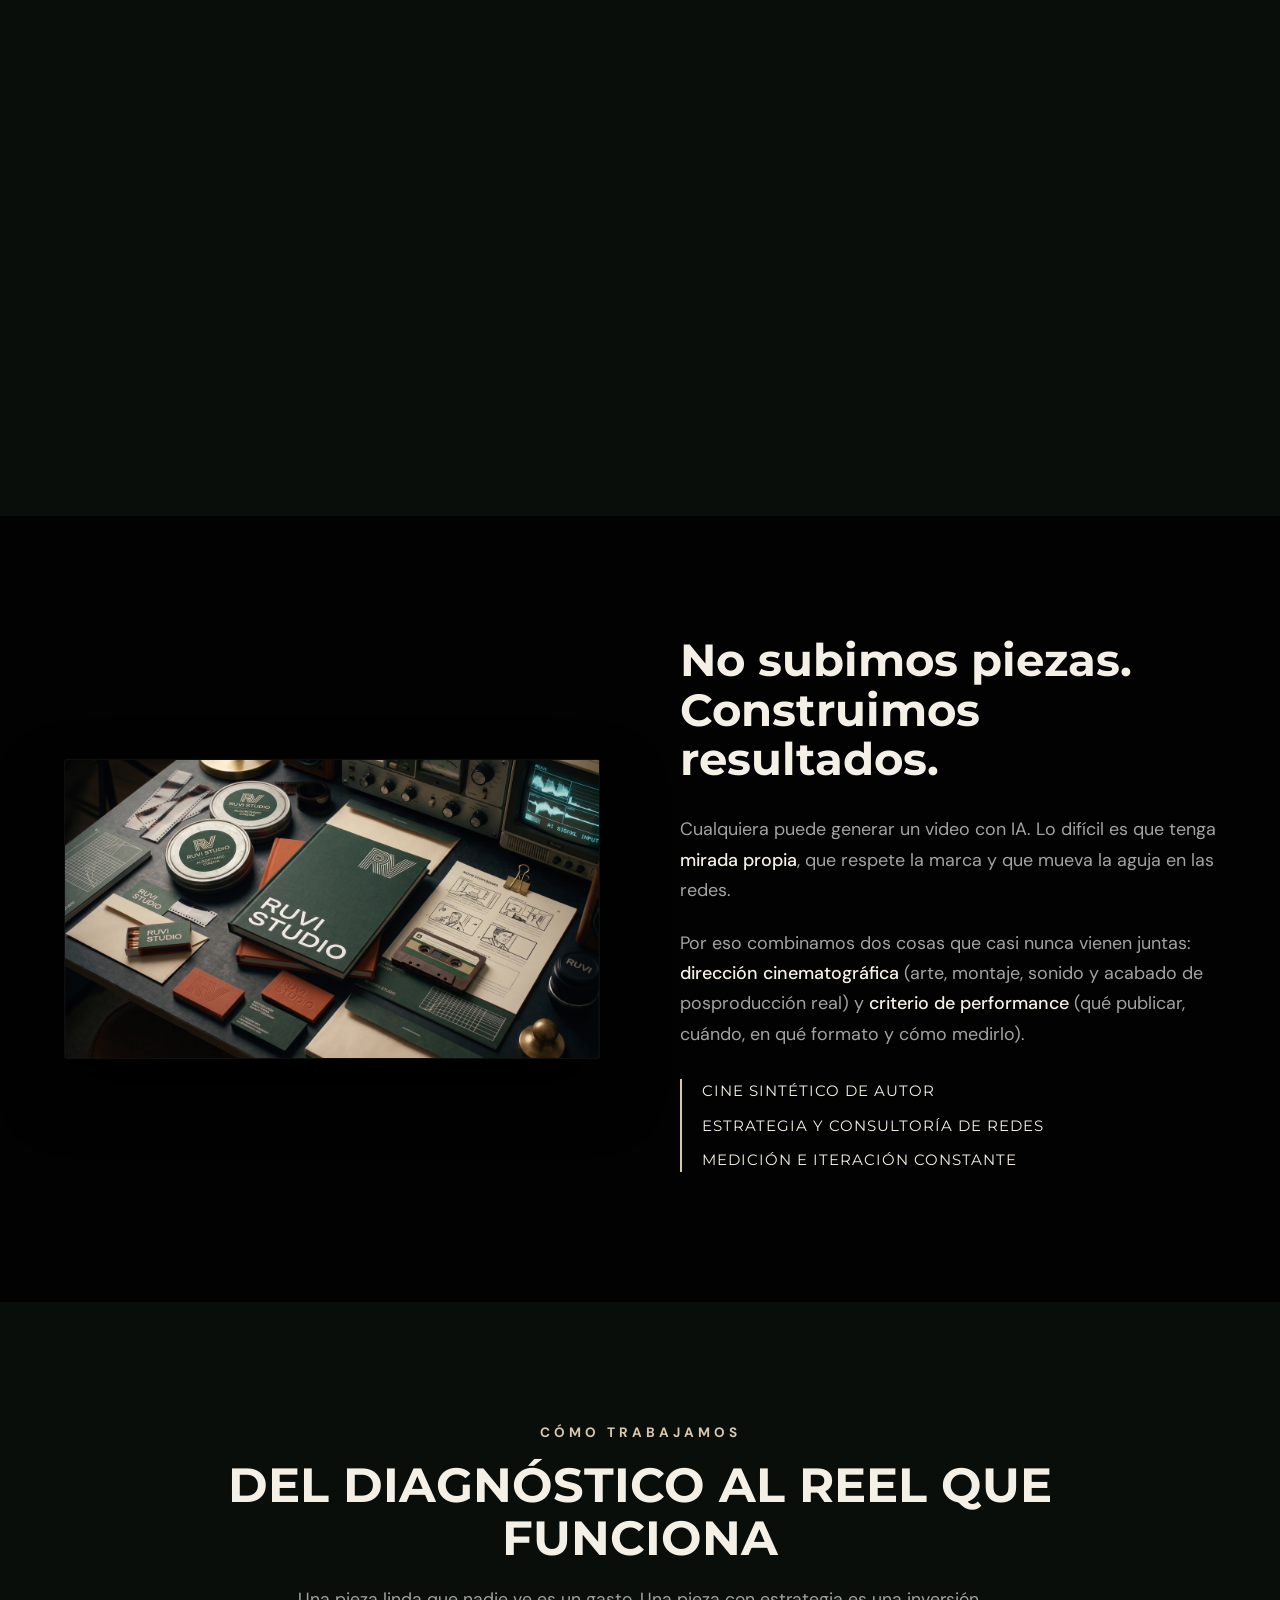
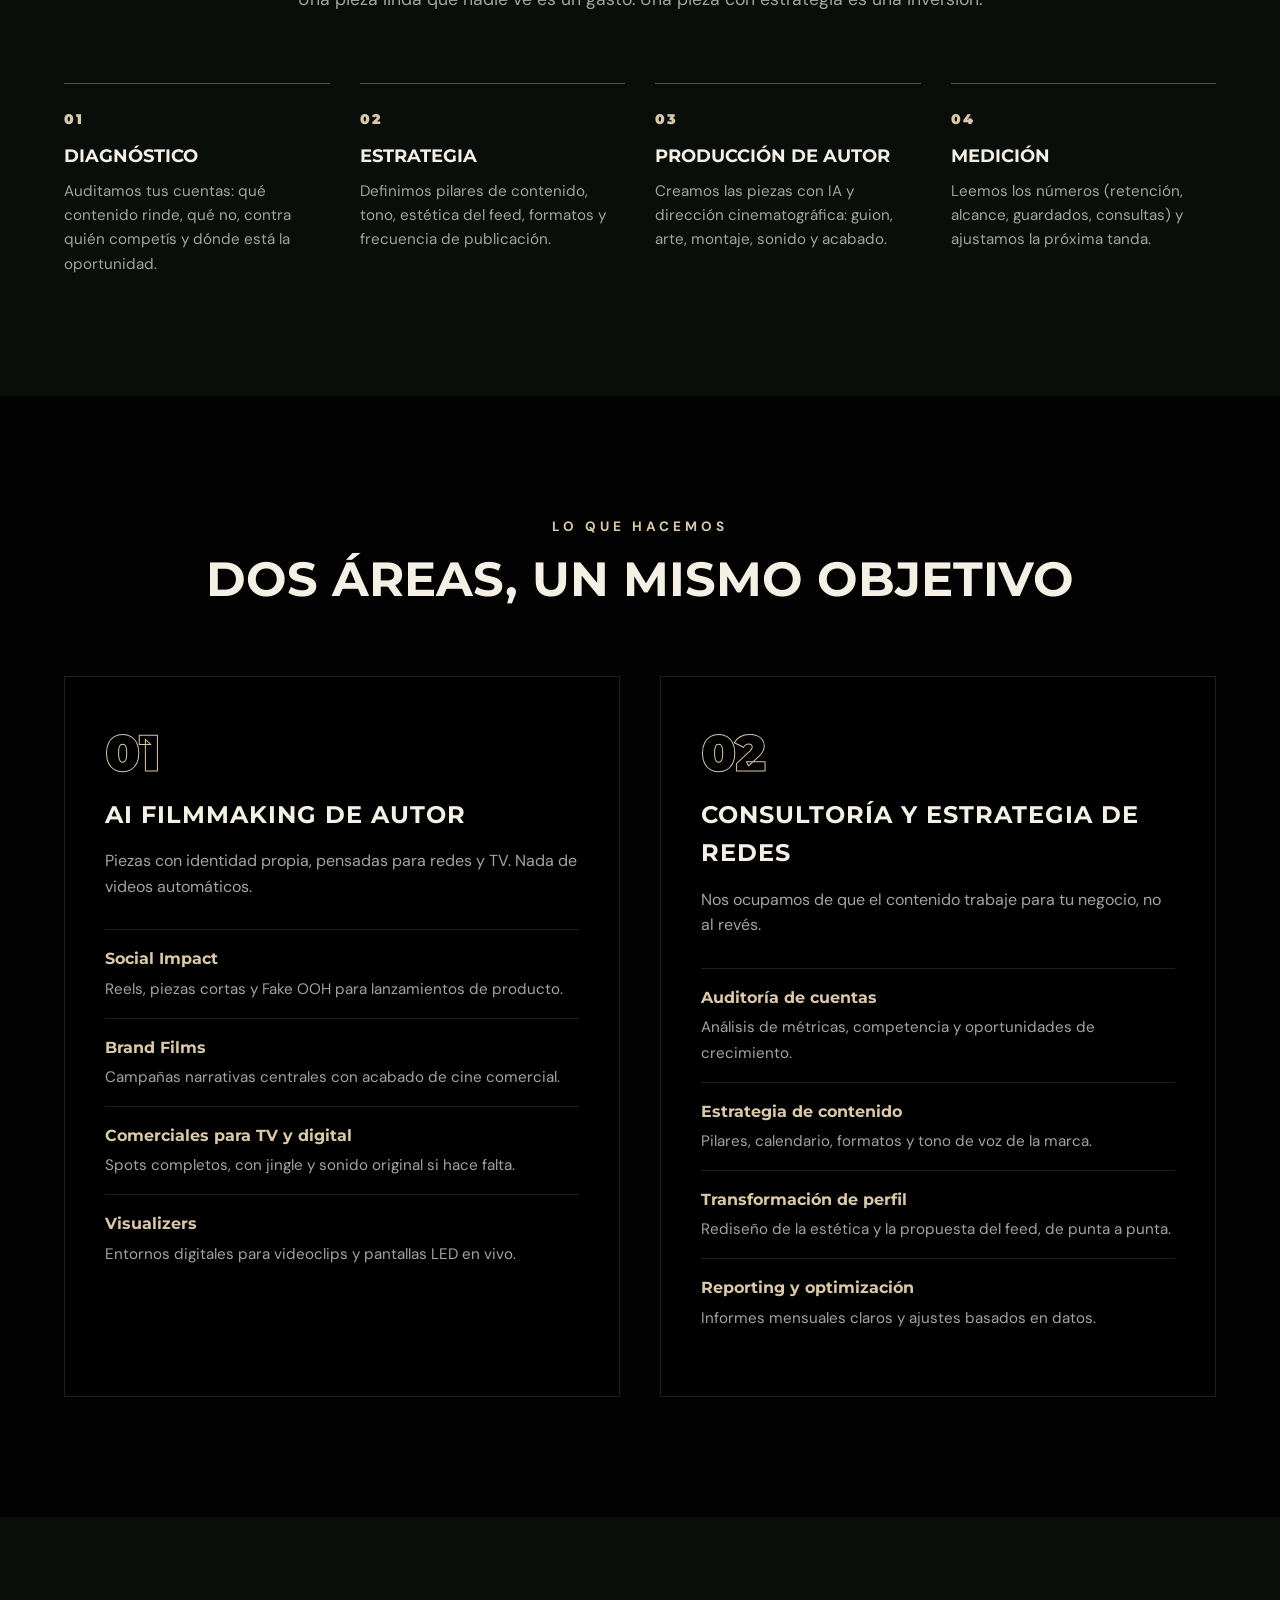
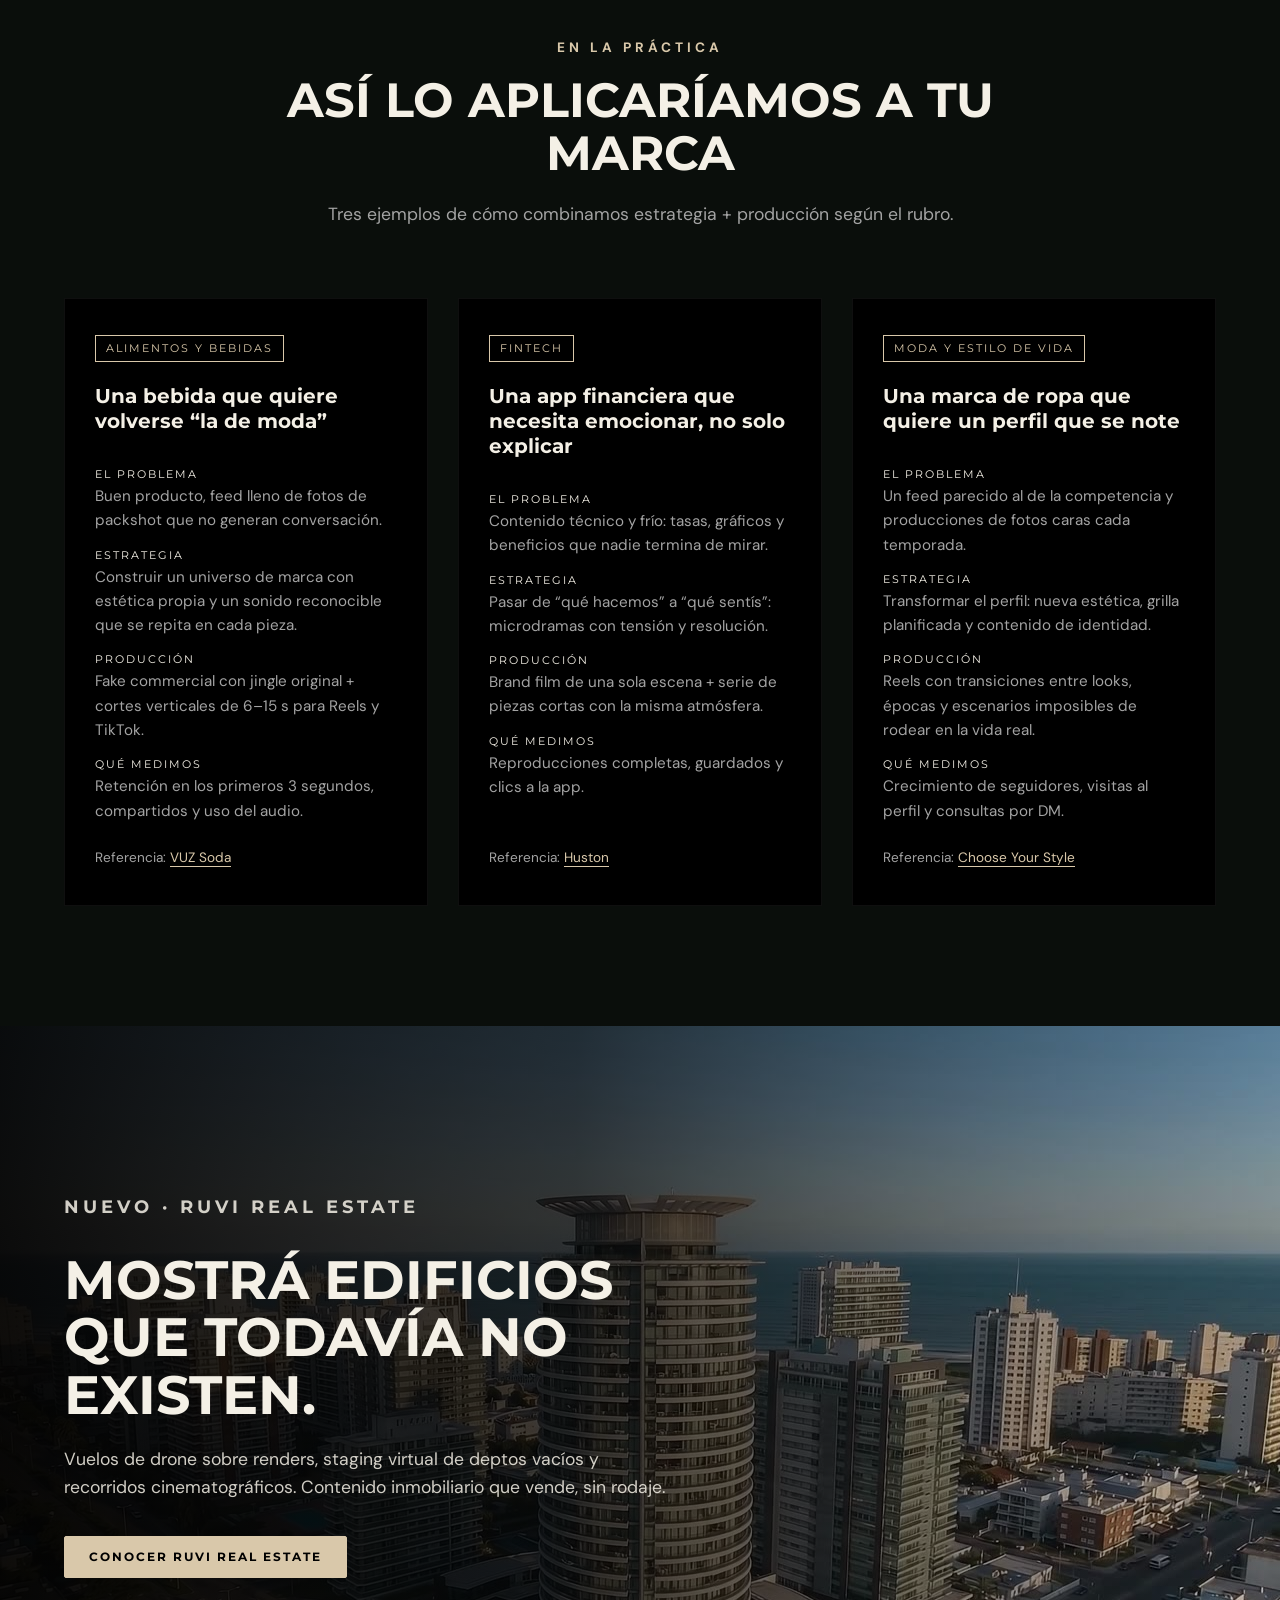
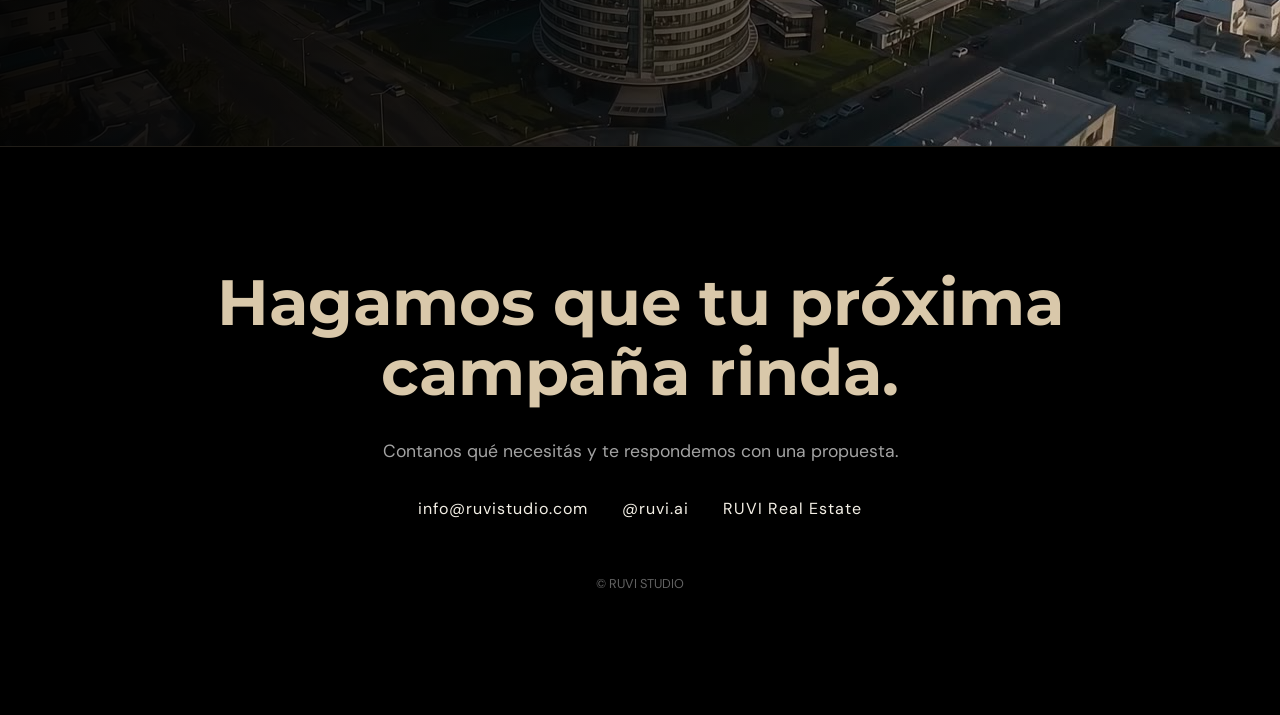
==== commit aa9b255d: "Portada dividida: texto a un lado y foto del estudio al otro, con el logo visible Co-Authored-By: Cl" ====
--- a/index.html
+++ b/index.html
@@ -36,7 +36,8 @@
     </nav>
 
     <!-- ===== HERO ===== -->
-    <section class="hero hero-bg-img">
+    <section class="hero hero-split">
+        <div class="hero-text">
         <p class="eyebrow">AI Filmmaking · Strategy · Performance</p>
         <h1 class="hero-title">
             <div class="outline">SYNTHETIC</div>
@@ -48,6 +49,10 @@
         <div class="btn-row">
             <a href="#trabajos" class="btn solid"><span class="es">Ver trabajos</span><span class="en">See work</span></a>
             <a href="real-estate.html" class="btn"><span class="es">RUVI Real Estate →</span><span class="en">RUVI Real Estate →</span></a>
+        </div>
+        </div>
+        <div class="hero-photo">
+            <img src="Foto%2002.jpg" alt="Estudio de RUVI Studio">
         </div>
     </section>
 
--- a/styles.css
+++ b/styles.css
@@ -275,3 +275,26 @@
 .video-modal-close { position: absolute; top: 14px; right: 20px; background: none; border: 0; color: var(--accent-gold); font-size: 2.4rem; line-height: 1; cursor: pointer; }
 .yt-frame { display: none; width: min(1200px, 100%); aspect-ratio: 16 / 9; max-height: 100%; }
 .yt-frame iframe { width: 100%; height: 100%; border: 0; }
+
+/* ===== HERO dividido: texto a la izquierda, foto a la derecha ===== */
+.hero-split {
+    flex-direction: row; align-items: stretch; text-align: left; gap: 0;
+    padding: var(--nav-h) 0 0; min-height: 88vh; min-height: 88svh;
+}
+.hero-split .hero-text { flex: 1 1 50%; display: flex; flex-direction: column; justify-content: center; padding: 60px 4% 60px 5%; }
+.hero-split .hero-title { font-size: clamp(2.6rem, 6.2vw, 5.6rem); }
+.hero-split .hero-desc { max-width: 560px; font-size: clamp(1rem, 1.5vw, 1.15rem); }
+.hero-split .btn-row { justify-content: flex-start; }
+.hero-photo { flex: 1 1 50%; position: relative; overflow: hidden; }
+.hero-photo img { position: absolute; inset: 0; width: 100%; height: 100%; object-fit: cover; object-position: 50% 30%; }
+.hero-photo::before { content: ""; position: absolute; inset: 0; z-index: 1; pointer-events: none;
+    background: linear-gradient(90deg, var(--bg-deep) 0%, rgba(2,2,2,0) 22%), linear-gradient(0deg, rgba(2,2,2,0.5) 0%, rgba(2,2,2,0) 30%); }
+
+@media (max-width: 900px) {
+    .hero-split { flex-direction: column-reverse; min-height: auto; }
+    .hero-photo { flex: none; height: 46vh; min-height: 280px; }
+    .hero-photo img { object-position: 50% 25%; }
+    .hero-photo::before { background: linear-gradient(0deg, var(--bg-deep) 0%, rgba(2,2,2,0) 35%); }
+    .hero-split .hero-text { padding: 10px 16px 50px; text-align: center; align-items: center; }
+    .hero-split .btn-row { justify-content: center; }
+}
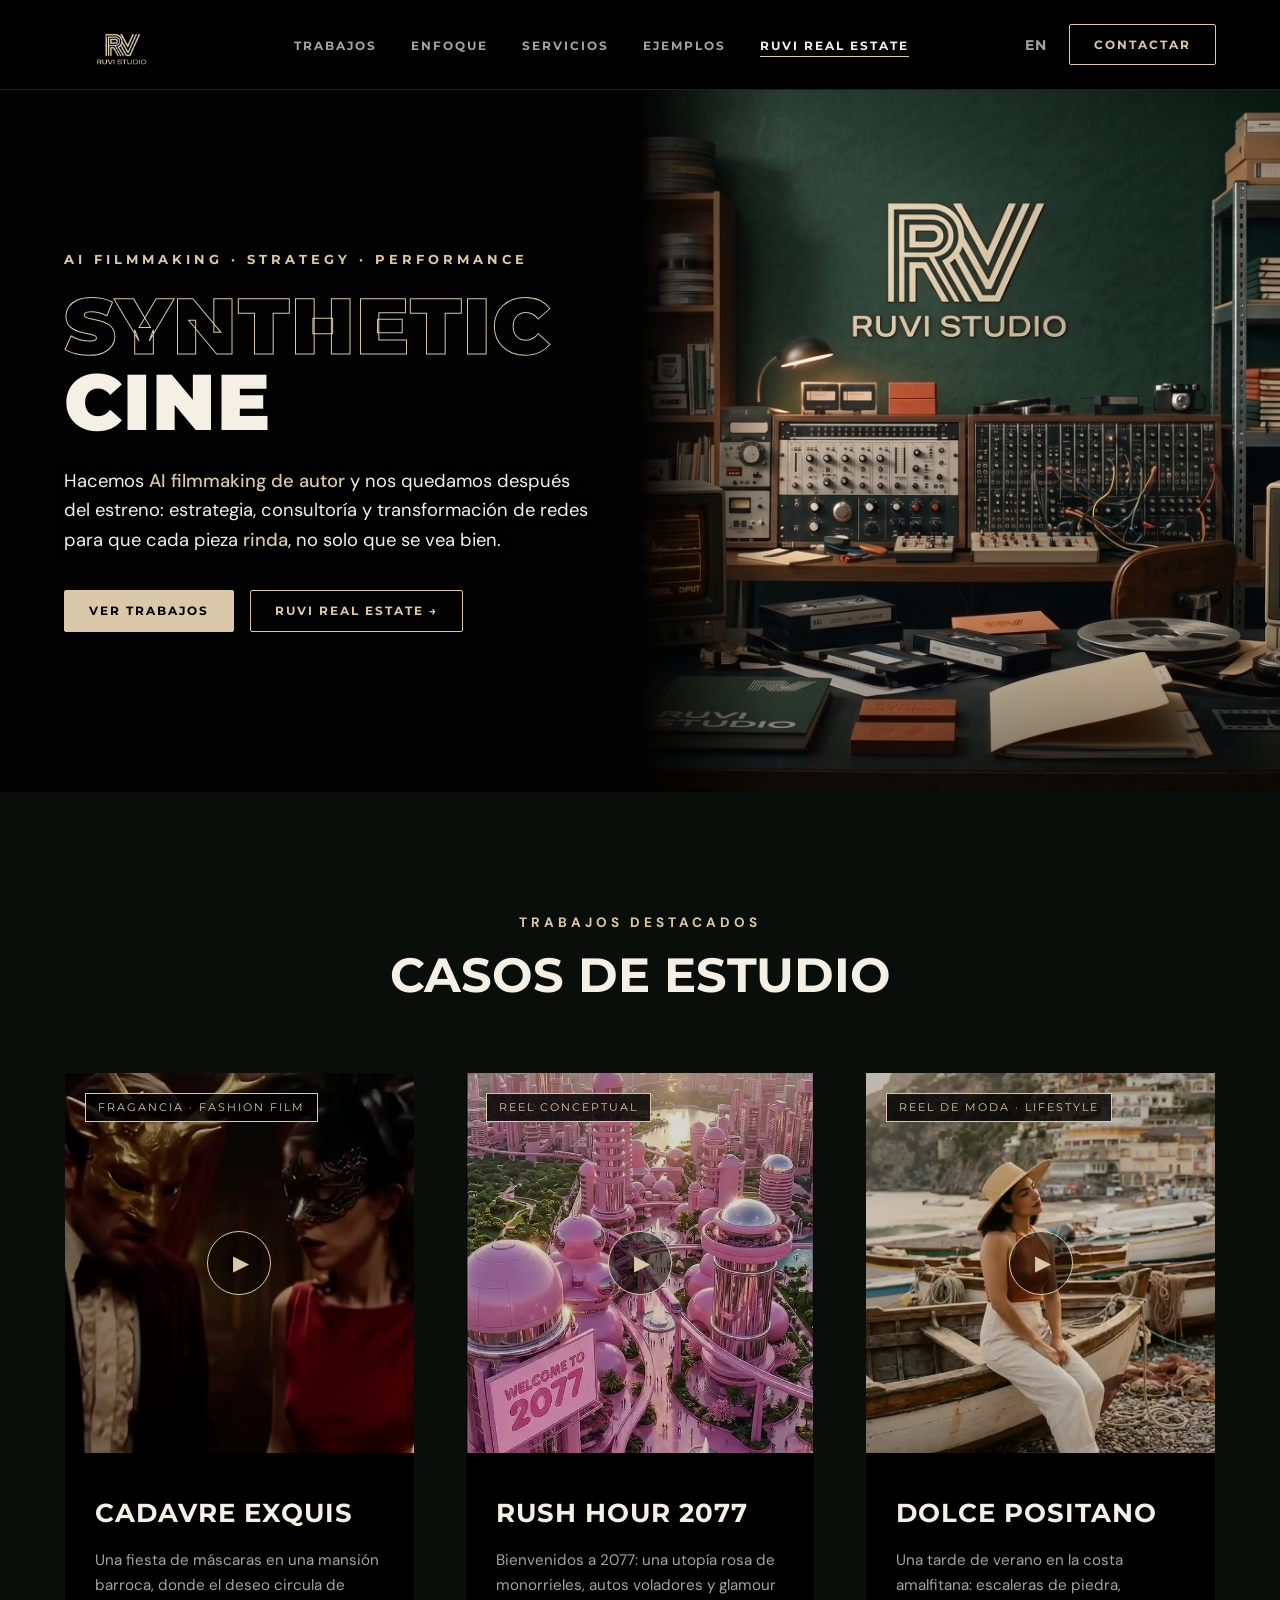
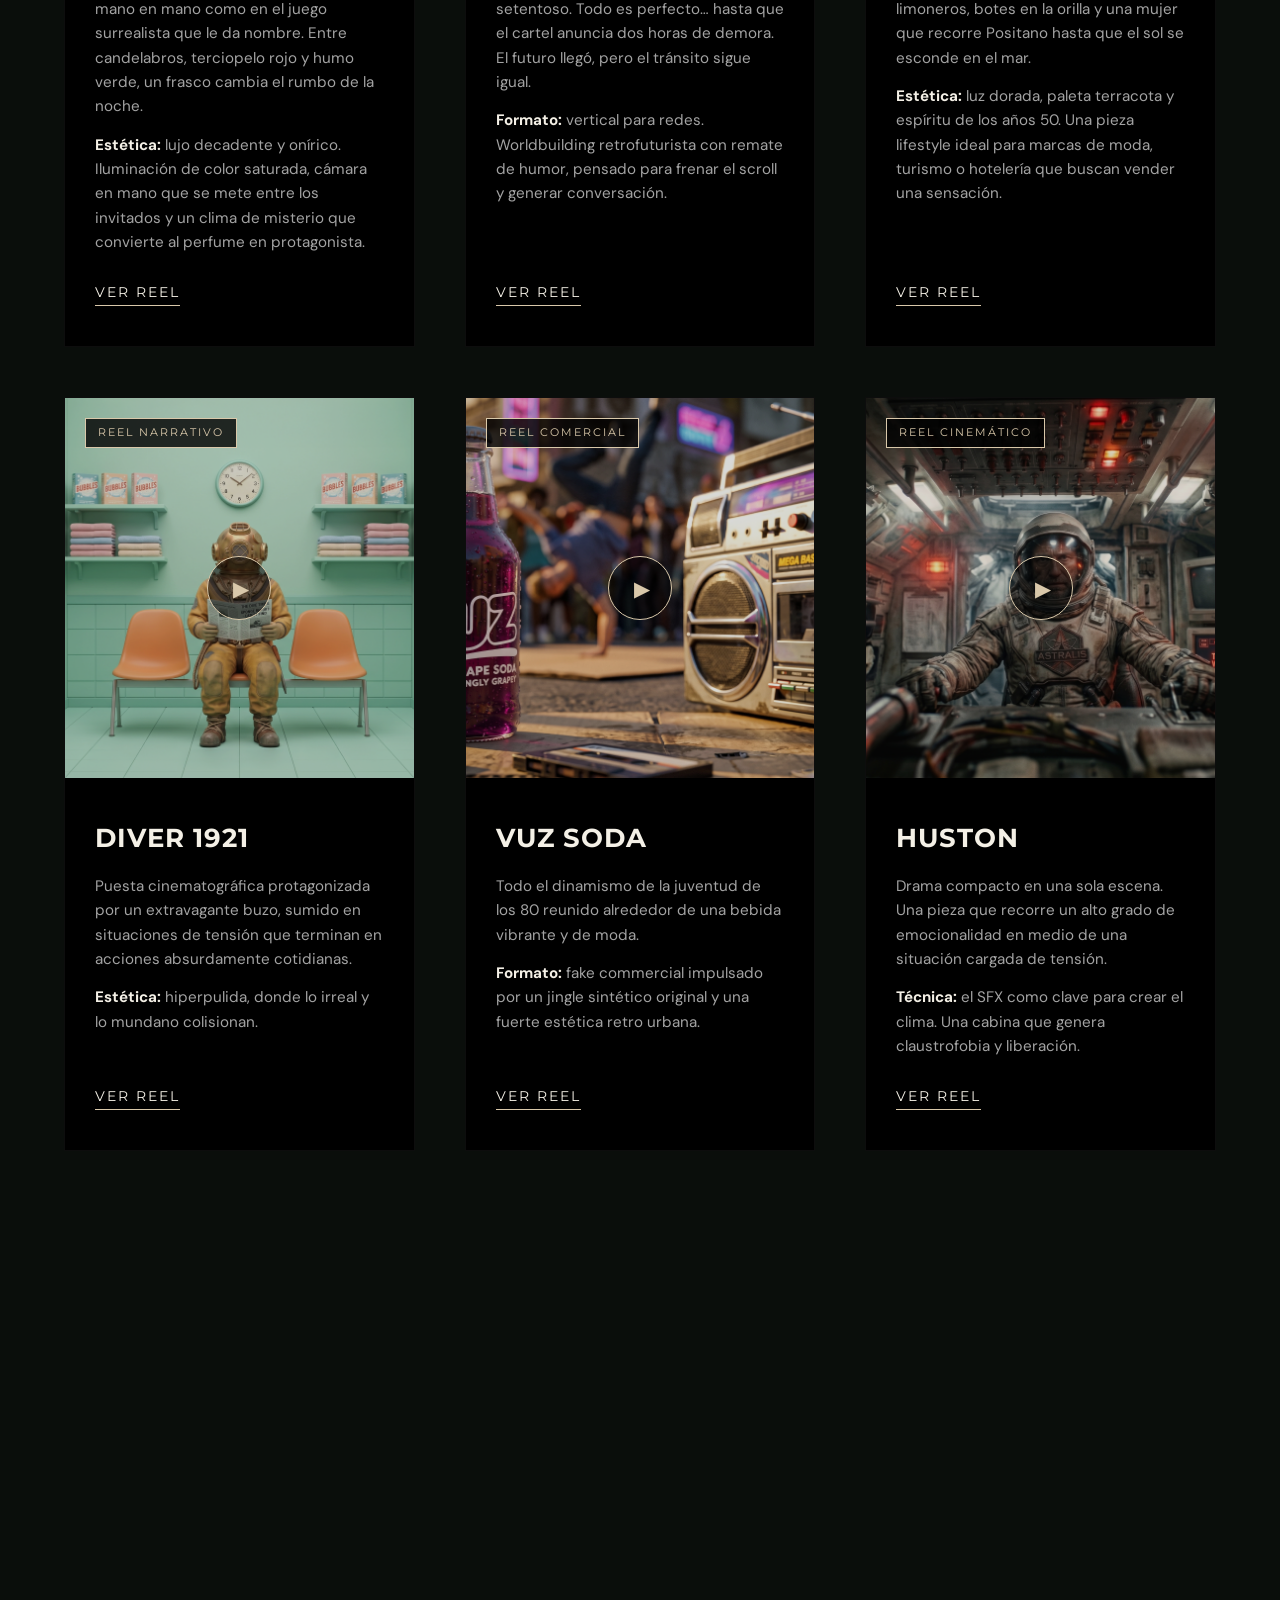
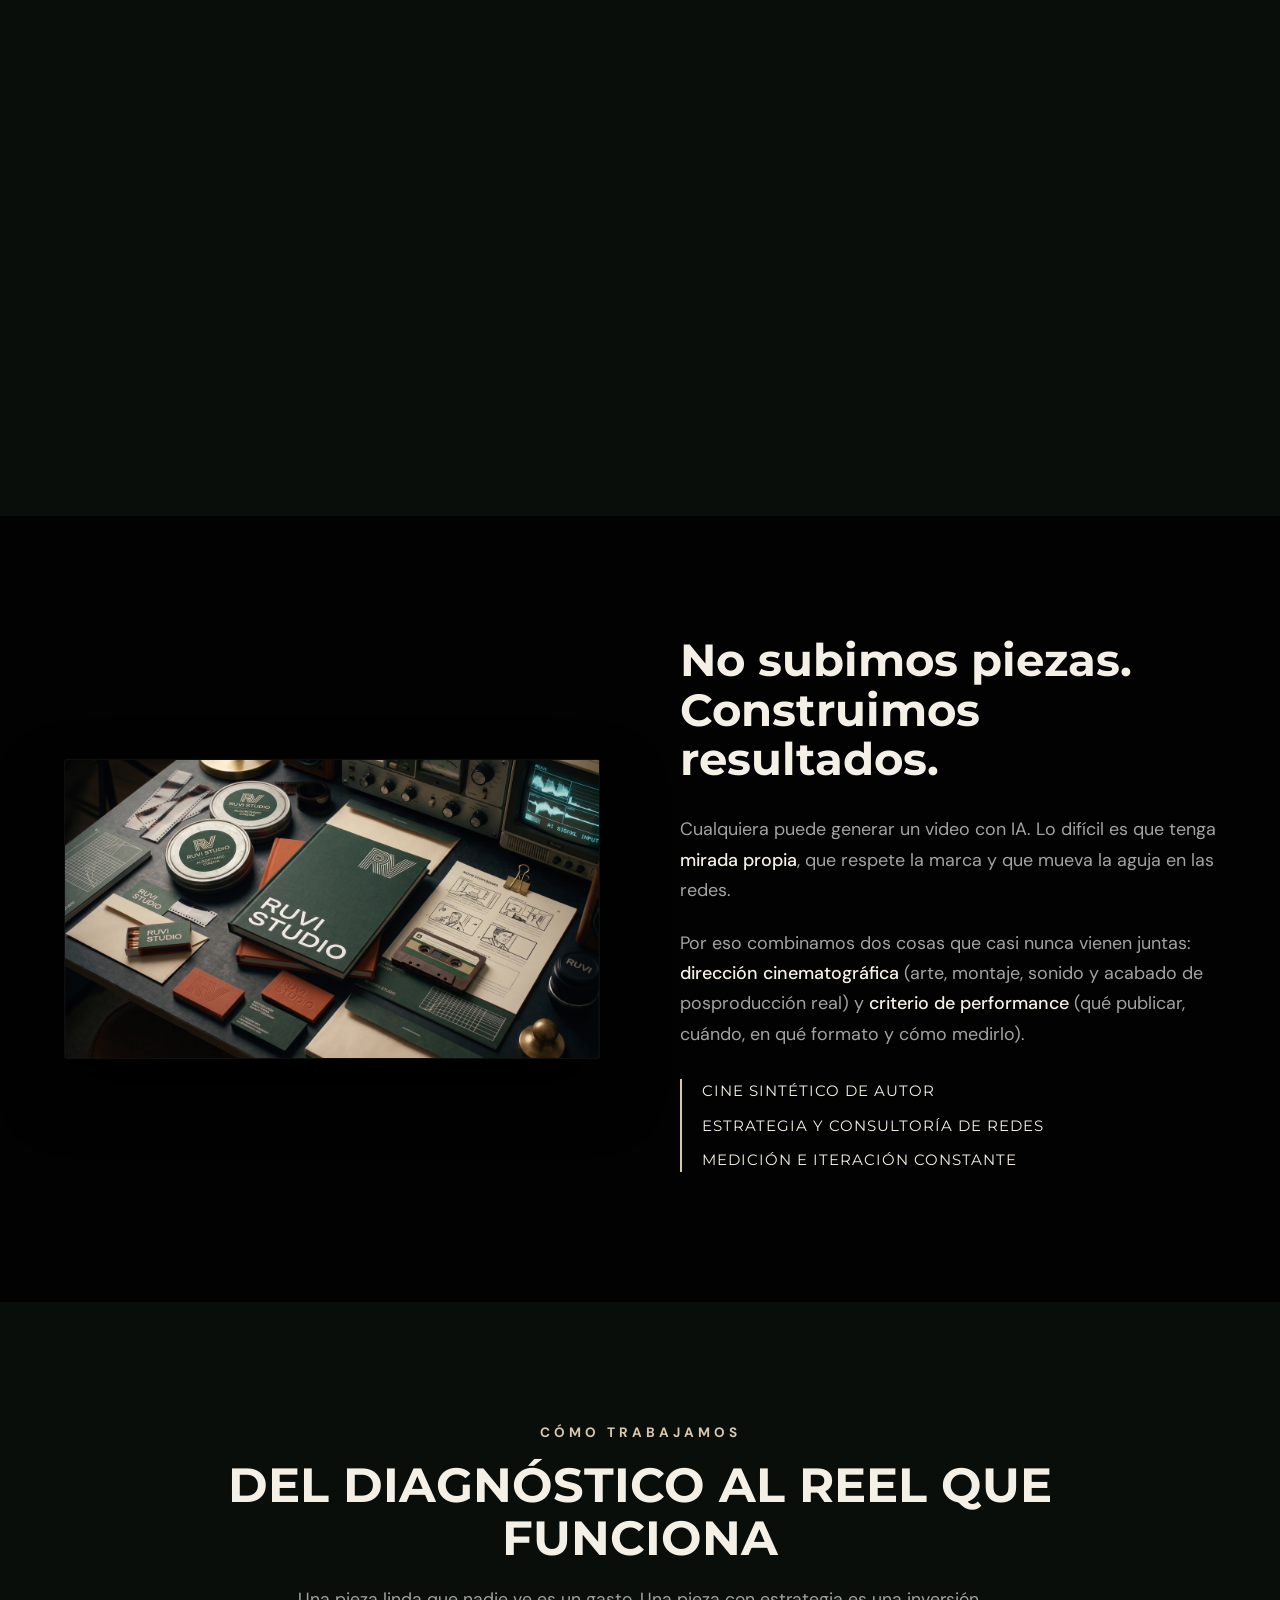
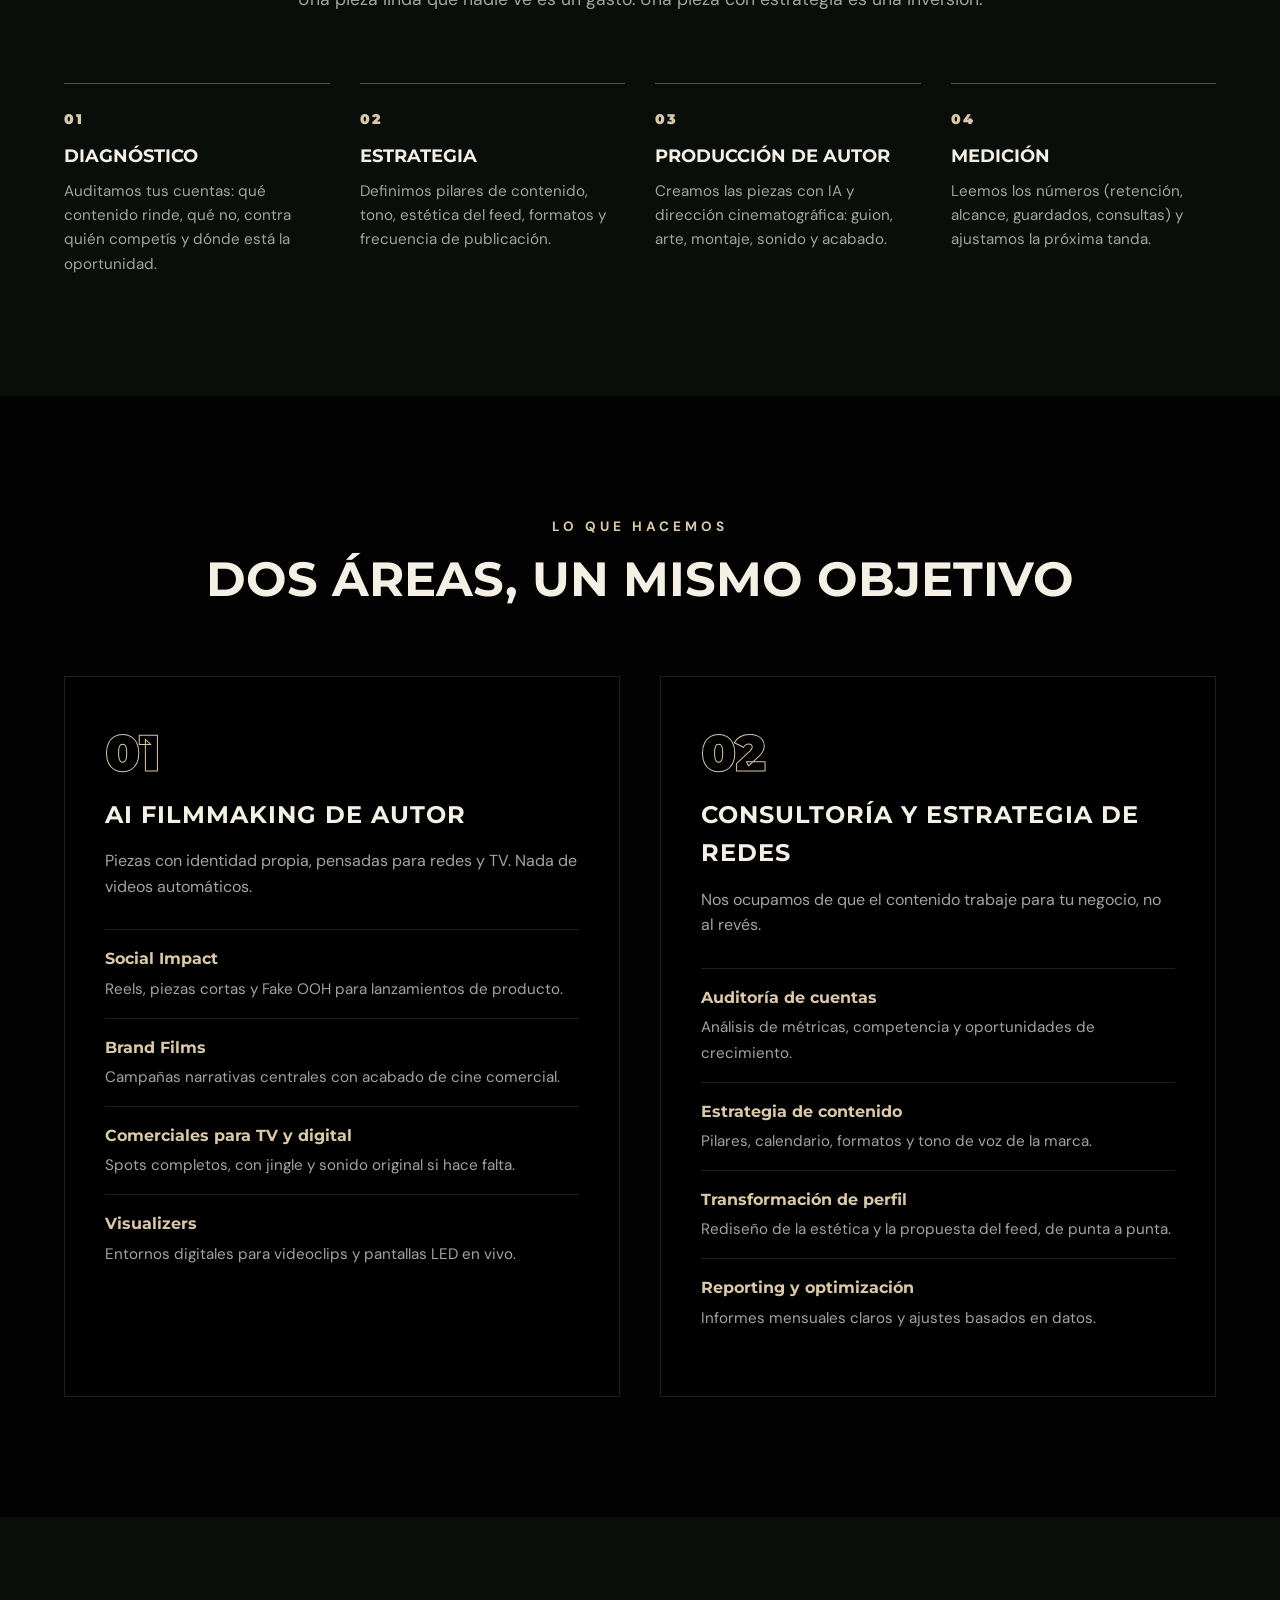
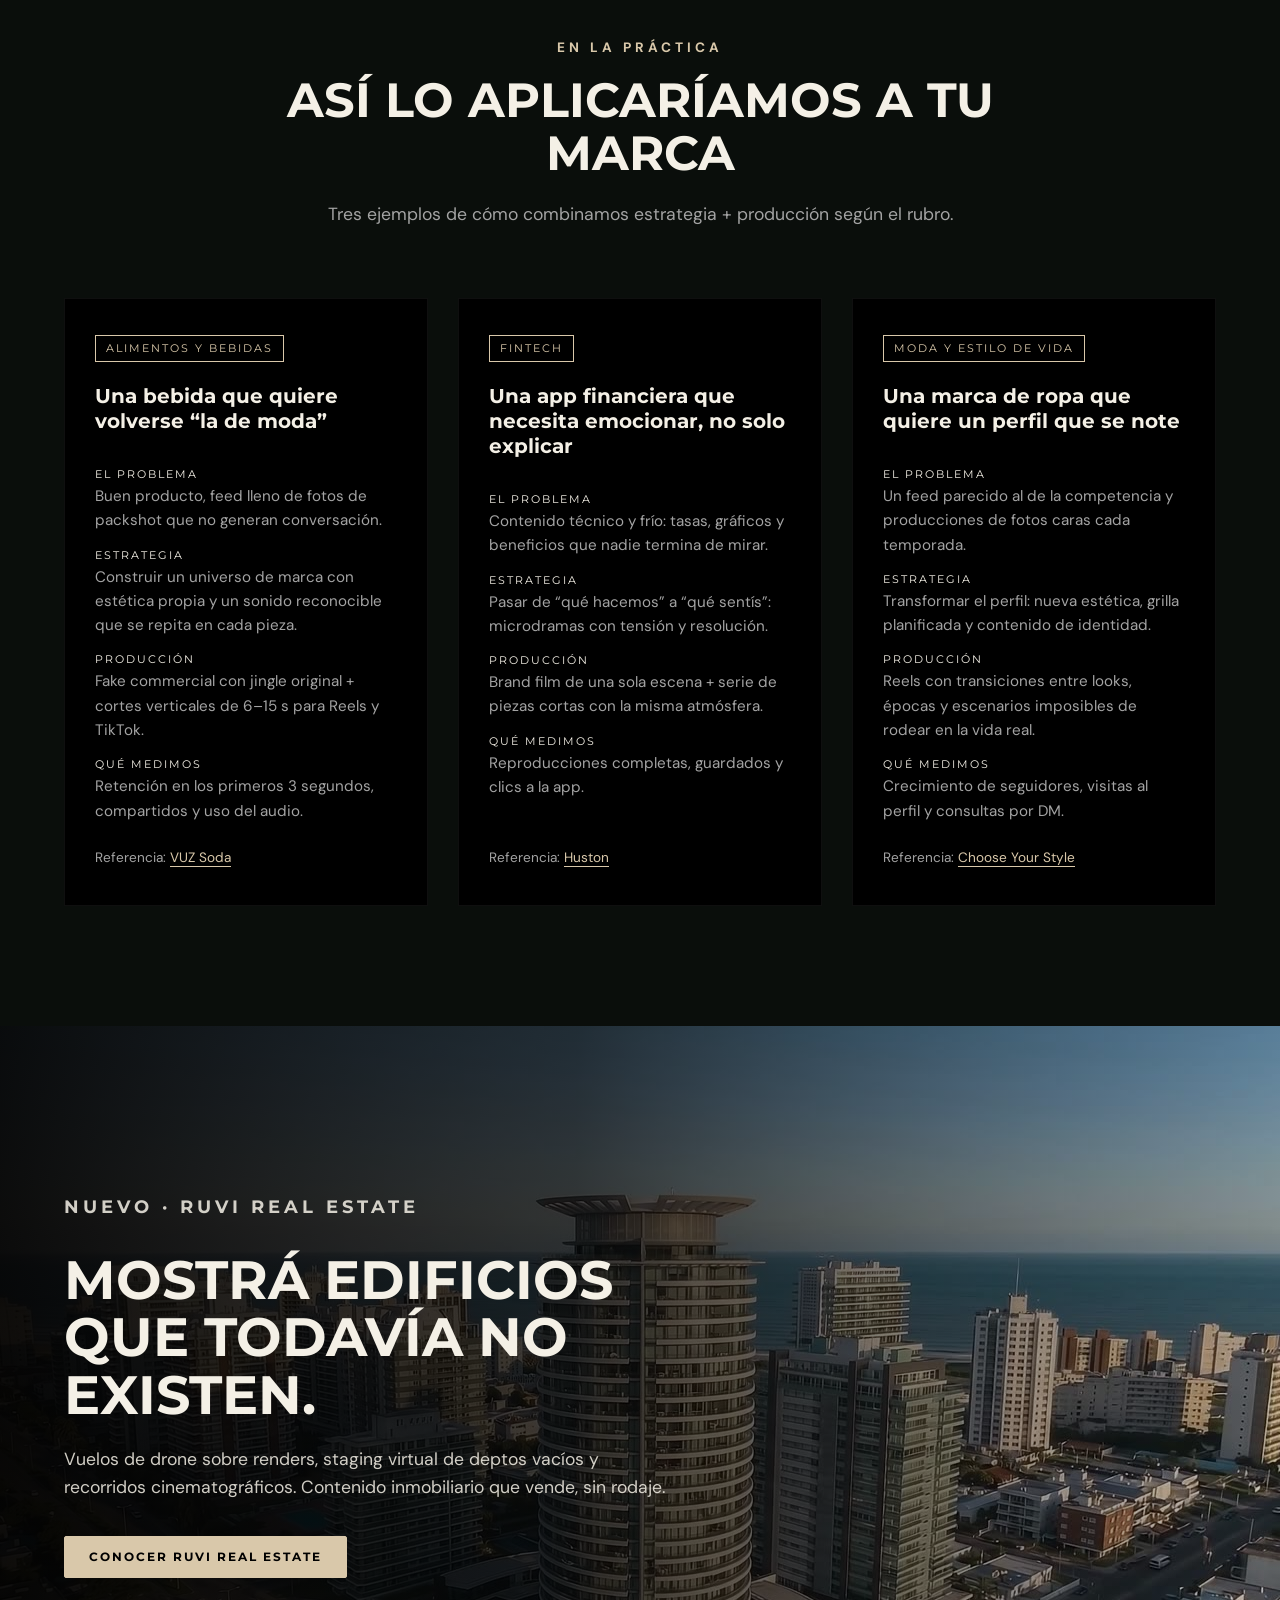
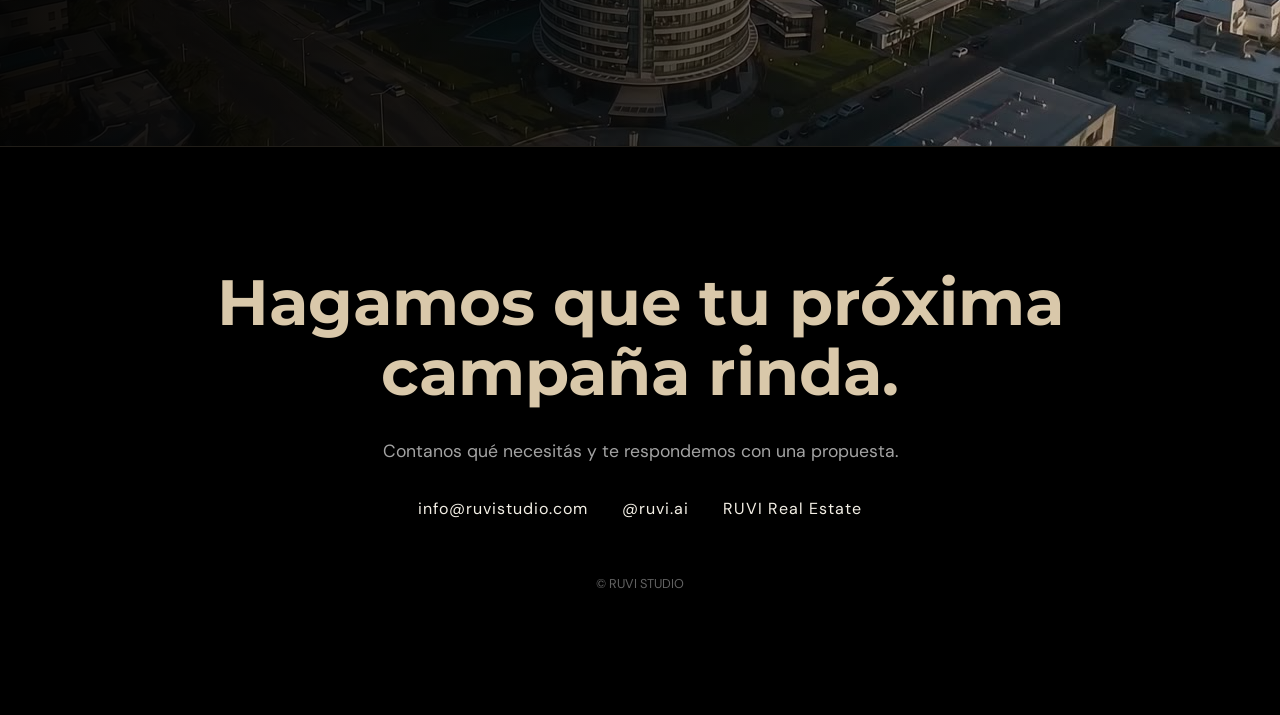
==== commit 53afece9: "Videos propios para los 5 trabajos anteriores, sin YouTube Co-Authored-By: Claude Opus 5.5 <noreply@" ====
--- a/index.html
+++ b/index.html
@@ -140,17 +140,13 @@
 
             <!-- 1. DIVER 1921 -->
             <div class="card reveal">
-                <div class="slider-container">
+                <div class="slider-container video-card" onclick="openVideo('videos/diver.mp4')">
                     <span class="card-tag es">Reel Narrativo</span>
                     <span class="card-tag en">Narrative Reel</span>
-                    <button class="slider-btn prev" onclick="moveSlide(this, -1)" aria-label="Anterior">&#10094;</button>
-                    <button class="slider-btn next" onclick="moveSlide(this, 1)" aria-label="Siguiente">&#10095;</button>
-                    <div class="slider-wrapper">
-                        <img src="Lavanderia.png" class="slide active" alt="Diver 1921" loading="lazy">
-                        <img src="Sushi%20bar.png" class="slide" alt="Diver 1921" loading="lazy">
-                        <img src="Telephone.png" class="slide" alt="Diver 1921" loading="lazy">
-                        <img src="Pasillo.jpeg" class="slide" alt="Diver 1921" loading="lazy">
-                    </div>
+                    <video class="card-video" data-autoplay muted loop playsinline preload="metadata" poster="Lavanderia.png">
+                        <source src="videos/diver.mp4" type="video/mp4">
+                    </video>
+                    <span class="play-icon" aria-hidden="true">&#9654;</span>
                 </div>
                 <div class="card-body">
                     <h3 class="card-title">DIVER 1921</h3>
@@ -162,23 +158,19 @@
                         <p>A cinematic staging featuring an extravagant diver immersed in tense situations that end in absurdly mundane actions.</p>
                         <p><strong>Aesthetics:</strong> hyper-polished, where the unreal and the mundane collide.</p>
                     </div>
-                    <button type="button" class="watch-btn" onclick="openVideo('yt:rPnYFZ-M8tg')"><span class="es">Ver Reel</span><span class="en">Watch Reel</span></button>
+                    <button type="button" class="watch-btn" onclick="openVideo('videos/diver.mp4')"><span class="es">Ver Reel</span><span class="en">Watch Reel</span></button>
                 </div>
             </div>
 
             <!-- 2. VUZ SODA -->
             <div class="card reveal">
-                <div class="slider-container">
+                <div class="slider-container video-card" onclick="openVideo('videos/vuz.mp4')">
                     <span class="card-tag es">Reel Comercial</span>
                     <span class="card-tag en">Commercial Reel</span>
-                    <button class="slider-btn prev" onclick="moveSlide(this, -1)" aria-label="Anterior">&#10094;</button>
-                    <button class="slider-btn next" onclick="moveSlide(this, 1)" aria-label="Siguiente">&#10095;</button>
-                    <div class="slider-wrapper">
-                        <img src="Vuz%20Parlante.jpg" class="slide active" alt="VUZ Soda" loading="lazy">
-                        <img src="Vuz%20Skate.jpg" class="slide" alt="VUZ Soda" loading="lazy">
-                        <img src="Vuz%20Chico.jpg" class="slide" alt="VUZ Soda" loading="lazy">
-                        <img src="Vuz%20Boliche.jpg" class="slide" alt="VUZ Soda" loading="lazy">
-                    </div>
+                    <video class="card-video" data-autoplay muted loop playsinline preload="metadata" poster="Vuz%20Parlante.jpg">
+                        <source src="videos/vuz.mp4" type="video/mp4">
+                    </video>
+                    <span class="play-icon" aria-hidden="true">&#9654;</span>
                 </div>
                 <div class="card-body">
                     <h3 class="card-title">VUZ SODA</h3>
@@ -190,18 +182,19 @@
                         <p>The dynamism of 80s youth gathered around a vibrant, trendy beverage.</p>
                         <p><strong>Format:</strong> fake commercial driven by an original synthetic jingle and strong retro urban aesthetics.</p>
                     </div>
-                    <button type="button" class="watch-btn" onclick="openVideo('yt:ayEPDruBNKI')"><span class="es">Ver Reel</span><span class="en">Watch Reel</span></button>
+                    <button type="button" class="watch-btn" onclick="openVideo('videos/vuz.mp4')"><span class="es">Ver Reel</span><span class="en">Watch Reel</span></button>
                 </div>
             </div>
 
             <!-- 3. HUSTON -->
             <div class="card reveal">
-                <div class="slider-container">
+                <div class="slider-container video-card" onclick="openVideo('videos/huston.mp4')">
                     <span class="card-tag es">Reel Cinemático</span>
                     <span class="card-tag en">Cinematic Reel</span>
-                    <div class="slider-wrapper">
-                        <img src="Astronauta.jpg" class="slide active" alt="Huston" loading="lazy">
-                    </div>
+                    <video class="card-video" data-autoplay muted loop playsinline preload="metadata" poster="Astronauta.jpg">
+                        <source src="videos/huston.mp4" type="video/mp4">
+                    </video>
+                    <span class="play-icon" aria-hidden="true">&#9654;</span>
                 </div>
                 <div class="card-body">
                     <h3 class="card-title">HUSTON</h3>
@@ -213,22 +206,19 @@
                         <p>A compact drama in a single scene. A piece that travels through deep emotion within a tension-filled situation.</p>
                         <p><strong>Technique:</strong> SFX as the key to setting the mood. A cabin that generates both claustrophobia and release.</p>
                     </div>
-                    <button type="button" class="watch-btn" onclick="openVideo('yt:eiHfpl1FxrQ')"><span class="es">Ver Reel</span><span class="en">Watch Reel</span></button>
+                    <button type="button" class="watch-btn" onclick="openVideo('videos/huston.mp4')"><span class="es">Ver Reel</span><span class="en">Watch Reel</span></button>
                 </div>
             </div>
 
             <!-- 4. SAMURAI -->
             <div class="card reveal">
-                <div class="slider-container">
+                <div class="slider-container video-card" onclick="openVideo('videos/samurai.mp4')">
                     <span class="card-tag es">Reel Cinemático</span>
                     <span class="card-tag en">Cinematic Reel</span>
-                    <button class="slider-btn prev" onclick="moveSlide(this, -1)" aria-label="Anterior">&#10094;</button>
-                    <button class="slider-btn next" onclick="moveSlide(this, 1)" aria-label="Siguiente">&#10095;</button>
-                    <div class="slider-wrapper">
-                        <img src="SAMURAI%20CASCO.jpeg" class="slide active" alt="Samurai" loading="lazy">
-                        <img src="Samurai%20smoking.jpg" class="slide" alt="Samurai" loading="lazy">
-                        <img src="Sitting%20Samurai.jpeg" class="slide" alt="Samurai" loading="lazy">
-                    </div>
+                    <video class="card-video" data-autoplay muted loop playsinline preload="metadata" poster="SAMURAI%20CASCO.jpeg">
+                        <source src="videos/samurai.mp4" type="video/mp4">
+                    </video>
+                    <span class="play-icon" aria-hidden="true">&#9654;</span>
                 </div>
                 <div class="card-body">
                     <h3 class="card-title">SAMURAI</h3>
@@ -240,23 +230,19 @@
                         <p>The unbreakable calm of an imposing warrior in the tension before combat.</p>
                         <p><strong>Technique:</strong> strong rhythmic contrast between frantic editing and serene movement. Dramatic lighting and immersive settings.</p>
                     </div>
-                    <button type="button" class="watch-btn" onclick="openVideo('yt:cr6pFpzVu3k')"><span class="es">Ver Reel</span><span class="en">Watch Reel</span></button>
+                    <button type="button" class="watch-btn" onclick="openVideo('videos/samurai.mp4')"><span class="es">Ver Reel</span><span class="en">Watch Reel</span></button>
                 </div>
             </div>
 
             <!-- 5. CHOOSE YOUR STYLE -->
             <div class="card reveal">
-                <div class="slider-container">
+                <div class="slider-container video-card" onclick="openVideo('videos/cys.mp4')">
                     <span class="card-tag es">Reel de Moda</span>
                     <span class="card-tag en">Fashion Reel</span>
-                    <button class="slider-btn prev" onclick="moveSlide(this, -1)" aria-label="Anterior">&#10094;</button>
-                    <button class="slider-btn next" onclick="moveSlide(this, 1)" aria-label="Siguiente">&#10095;</button>
-                    <div class="slider-wrapper">
-                        <img src="Chica%2070.jpeg" class="slide active" alt="Choose Your Style" loading="lazy">
-                        <img src="MET%20gala.jpeg" class="slide" alt="Choose Your Style" loading="lazy">
-                        <img src="Electrica.jpeg" class="slide" alt="Choose Your Style" loading="lazy">
-                        <img src="Chica%20vestido.png" class="slide" alt="Choose Your Style" loading="lazy">
-                    </div>
+                    <video class="card-video" data-autoplay muted loop playsinline preload="metadata" poster="Chica%2070.jpeg">
+                        <source src="videos/cys.mp4" type="video/mp4">
+                    </video>
+                    <span class="play-icon" aria-hidden="true">&#9654;</span>
                 </div>
                 <div class="card-body">
                     <h3 class="card-title">CHOOSE YOUR STYLE</h3>
@@ -268,7 +254,7 @@
                         <p>Advertising reel exploring life's multiplicity, proving that true identity is versatile and always authentic.</p>
                         <p><strong>Execution:</strong> fluid, dynamic transitions for constant aesthetic exploration.</p>
                     </div>
-                    <button type="button" class="watch-btn" onclick="openVideo('yt:c0Q_Xpwpi2w')"><span class="es">Ver Reel</span><span class="en">Watch Reel</span></button>
+                    <button type="button" class="watch-btn" onclick="openVideo('videos/cys.mp4')"><span class="es">Ver Reel</span><span class="en">Watch Reel</span></button>
                 </div>
             </div>
         </div>
